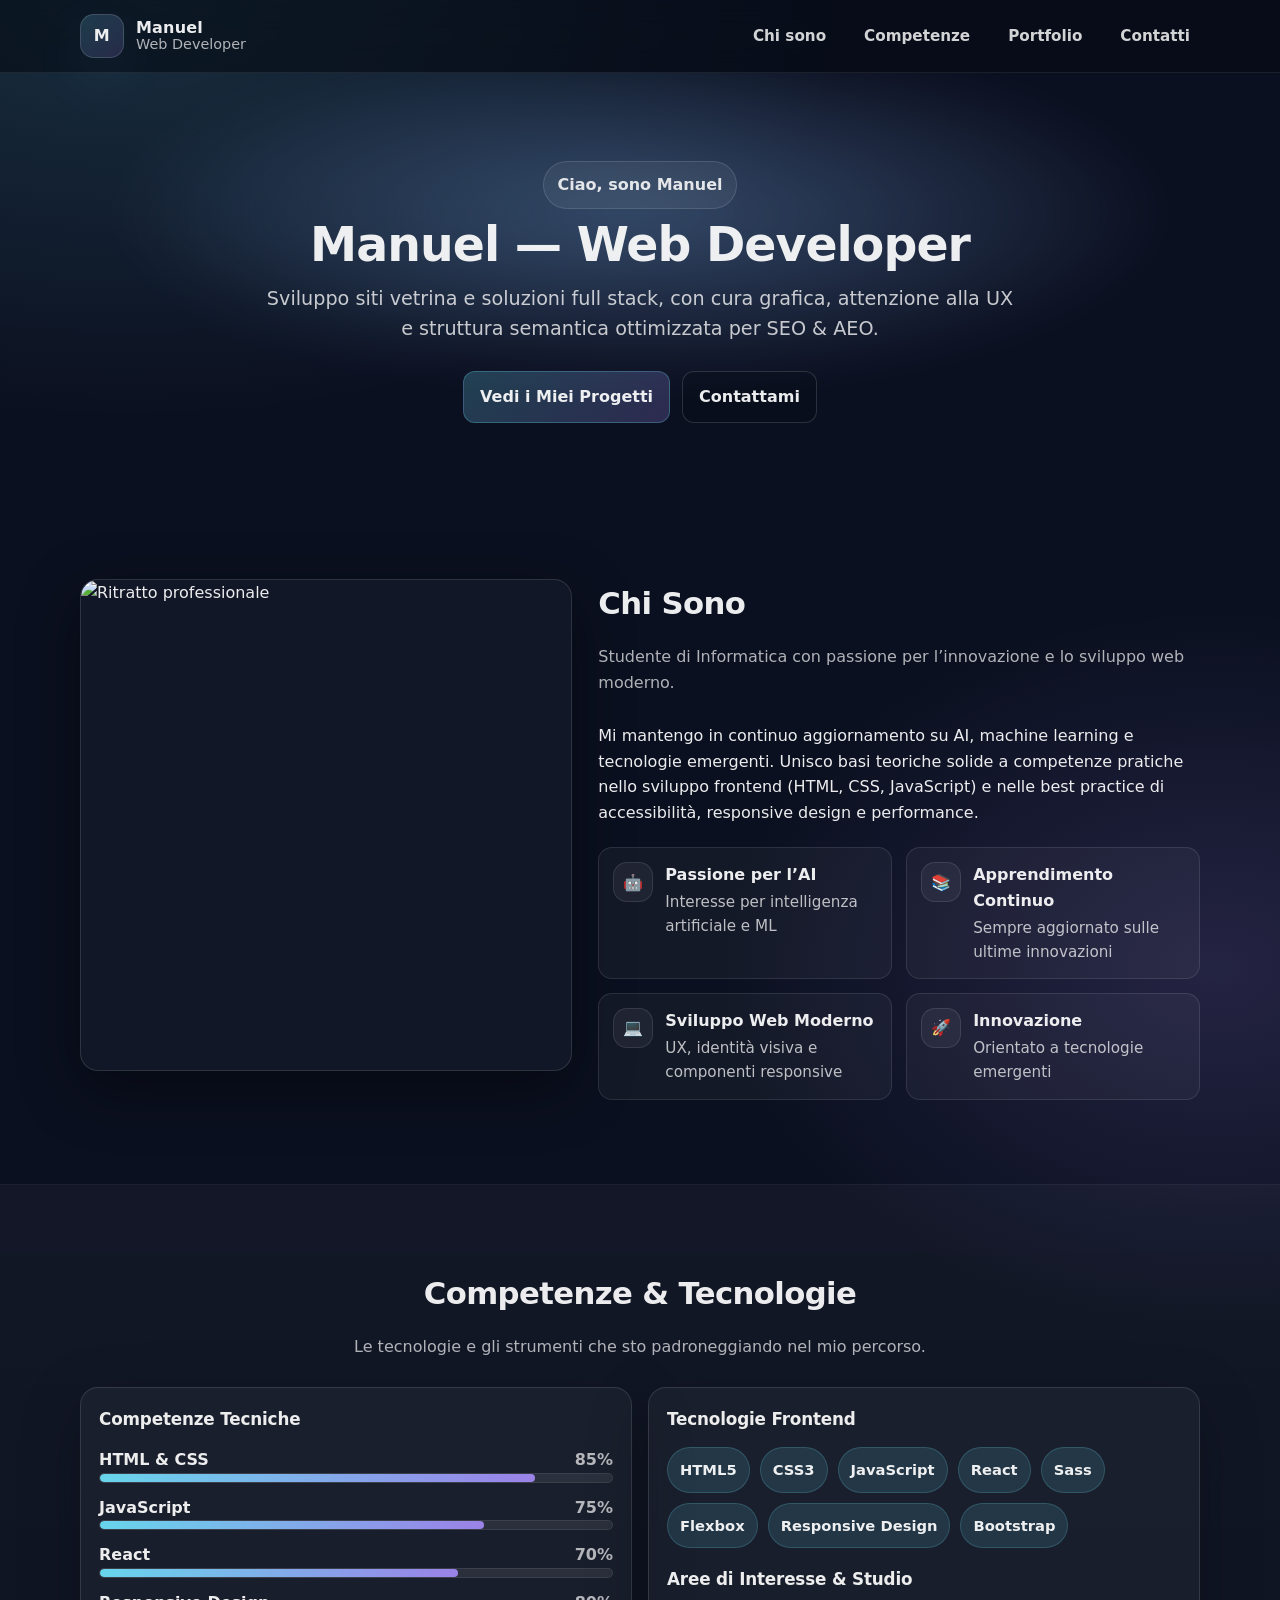
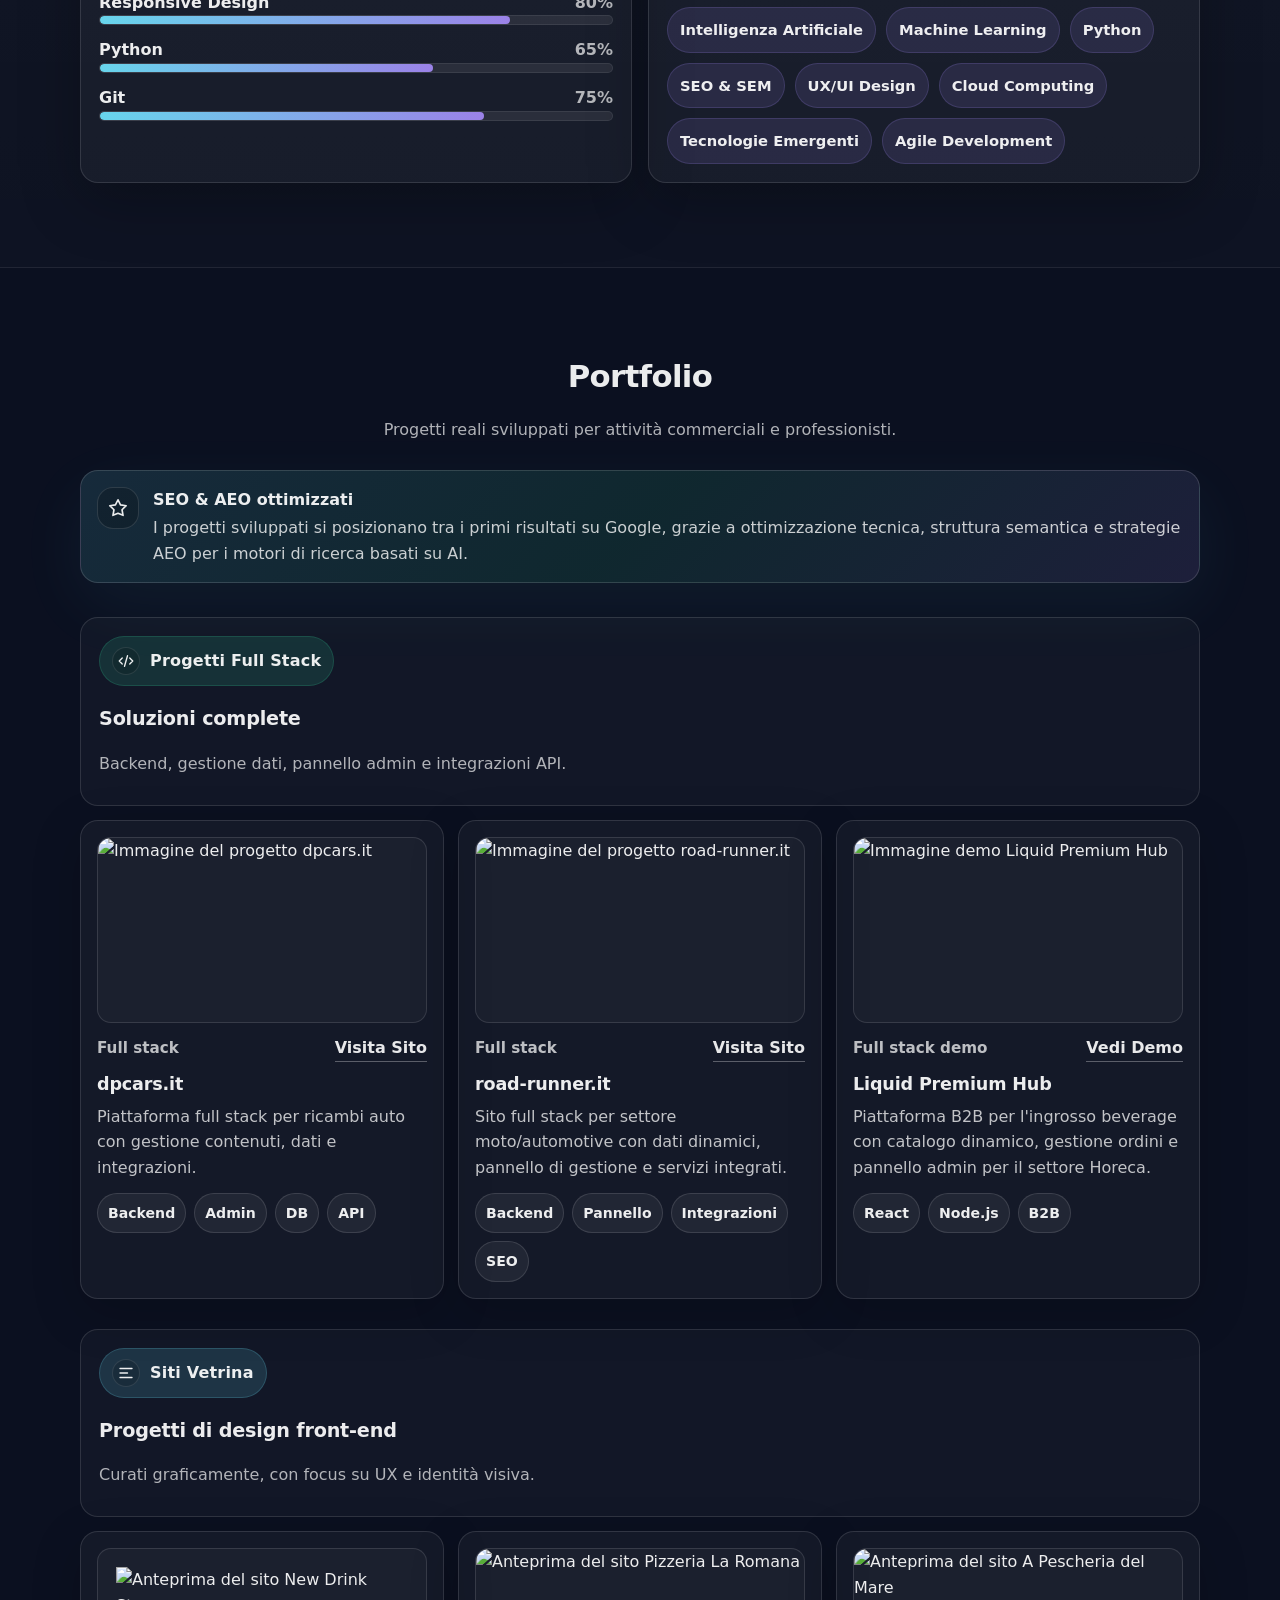
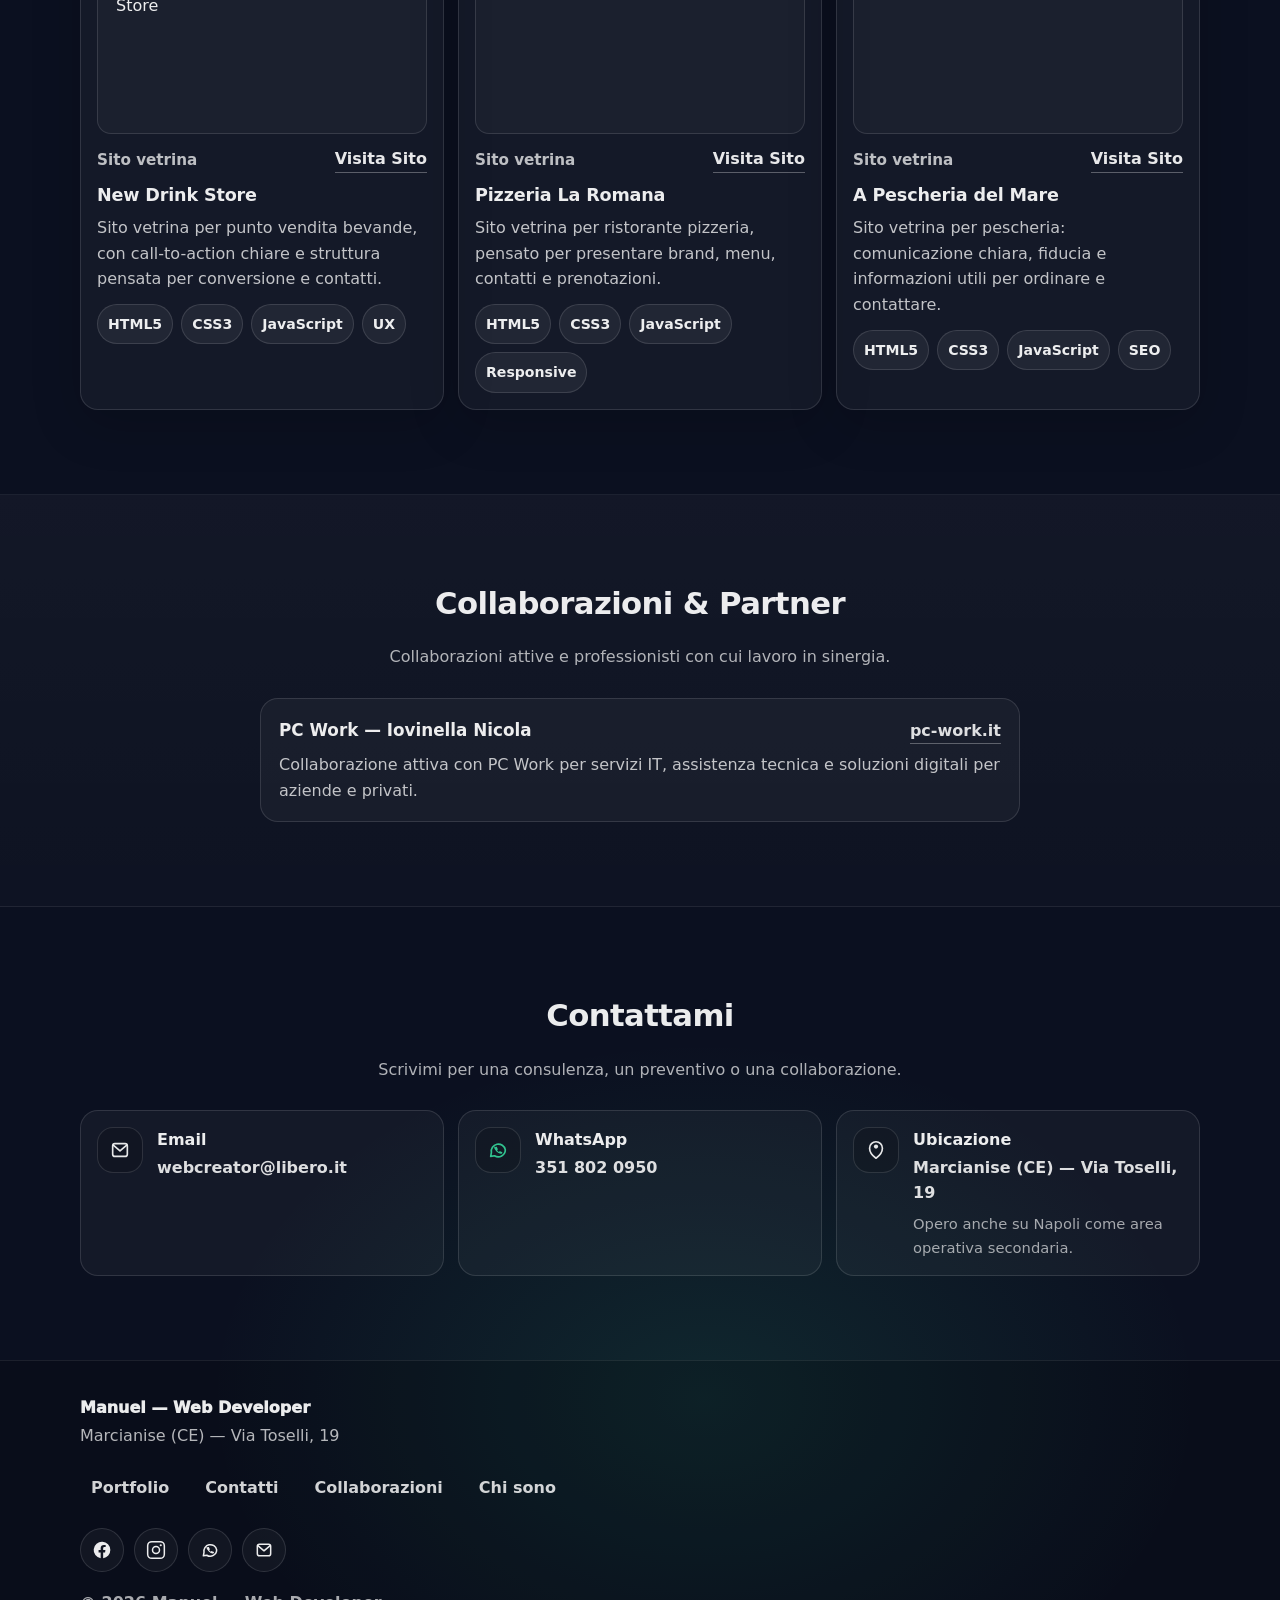
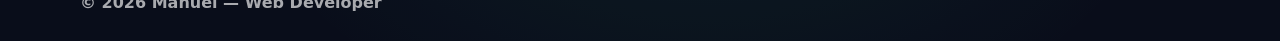
==== index.html @ 40771c16 "Aggiorna portfolio: immagini e ordine full stack" ====
<!doctype html>
<html lang="it">
  <head>
    <meta charset="UTF-8" />
    <meta name="viewport" content="width=device-width, initial-scale=1.0" />
    <title>Manuel — Web Developer</title>
    <meta
      name="description"
      content="Portfolio di Manuel — Web Developer. Siti vetrina e progetti full stack con focus su UX, identità visiva, SEO e AEO."
    />
    <link rel="stylesheet" href="./styles.css" />
  </head>
  <body>
    <a class="skip-link" href="#main">Vai al contenuto</a>

    <header class="site-header" role="banner">
      <div class="container header-inner">
        <a class="brand" href="#home" aria-label="Vai alla home">
          <span class="brand-mark" aria-hidden="true">M</span>
          <div class="brand-text">
            <span class="brand-title">Manuel</span>
            <span class="brand-subtitle">Web Developer</span>
          </div>
        </a>

        <nav class="top-nav" aria-label="Navigazione">
          <a href="#about">Chi sono</a>
          <a href="#skills">Competenze</a>
          <a href="#portfolio">Portfolio</a>
          <a href="#contact">Contatti</a>
        </nav>
      </div>
    </header>

    <main id="main">
      <section class="hero" id="home" aria-labelledby="hero-title">
        <div class="container hero-inner">
          <p class="kicker">Ciao, sono Manuel</p>
          <h1 class="hero-title" id="hero-title">Manuel — Web Developer</h1>
          <p class="hero-lead">
            Sviluppo siti vetrina e soluzioni full stack, con cura grafica, attenzione alla UX e struttura semantica ottimizzata per SEO &amp; AEO.
          </p>
          <div class="hero-cta">
            <a class="btn primary" href="#portfolio">Vedi i Miei Progetti</a>
            <a class="btn ghost" href="#contact">Contattami</a>
          </div>
        </div>
        <div class="hero-bg" aria-hidden="true"></div>
      </section>

      <section class="section" id="about" aria-labelledby="about-title">
        <div class="container two-col">
          <div class="media-card">
            <img
              src="https://p16-cc-image-search-sign-sg.ibyteimg.com/tos-alisg-i-h9hire4aei-sg/image/6b2f5fae33f1ccec8c8e2d67324c6de3~tplv-h9hire4aei-image.jpeg?rk3s=add9cc80&x-expires=1785620478&x-signature=82zdw%2BJmBfB4fPhD1AYdO08imZE%3D"
              alt="Ritratto professionale"
              width="640"
              height="640"
              loading="lazy"
              decoding="async"
            />
          </div>

          <div>
            <div class="section-head">
              <h2 class="h2" id="about-title">Chi Sono</h2>
              <p class="muted">Studente di Informatica con passione per l’innovazione e lo sviluppo web moderno.</p>
            </div>

            <p>
              Mi mantengo in continuo aggiornamento su AI, machine learning e tecnologie emergenti. Unisco basi teoriche solide a competenze pratiche
              nello sviluppo frontend (HTML, CSS, JavaScript) e nelle best practice di accessibilità, responsive design e performance.
            </p>

            <div class="feature-grid" role="list">
              <div class="feature" role="listitem">
                <span class="feature-icon" aria-hidden="true">🤖</span>
                <div class="feature-text">
                  <h3>Passione per l’AI</h3>
                  <p>Interesse per intelligenza artificiale e ML</p>
                </div>
              </div>
              <div class="feature" role="listitem">
                <span class="feature-icon" aria-hidden="true">📚</span>
                <div class="feature-text">
                  <h3>Apprendimento Continuo</h3>
                  <p>Sempre aggiornato sulle ultime innovazioni</p>
                </div>
              </div>
              <div class="feature" role="listitem">
                <span class="feature-icon" aria-hidden="true">💻</span>
                <div class="feature-text">
                  <h3>Sviluppo Web Moderno</h3>
                  <p>UX, identità visiva e componenti responsive</p>
                </div>
              </div>
              <div class="feature" role="listitem">
                <span class="feature-icon" aria-hidden="true">🚀</span>
                <div class="feature-text">
                  <h3>Innovazione</h3>
                  <p>Orientato a tecnologie emergenti</p>
                </div>
              </div>
            </div>
          </div>
        </div>
      </section>

      <section class="section alt" id="skills" aria-labelledby="skills-title">
        <div class="container">
          <div class="section-head center">
            <h2 class="h2" id="skills-title">Competenze &amp; Tecnologie</h2>
            <p class="muted">Le tecnologie e gli strumenti che sto padroneggiando nel mio percorso.</p>
          </div>

          <div class="skills-grid">
            <div class="card">
              <h3 class="card-title">Competenze Tecniche</h3>
              <div class="bars" role="list">
                <div class="bar" role="listitem">
                  <div class="bar-head"><span>HTML &amp; CSS</span><span class="muted">85%</span></div>
                  <div class="bar-track"><div class="bar-fill" style="width: 85%"></div></div>
                </div>
                <div class="bar" role="listitem">
                  <div class="bar-head"><span>JavaScript</span><span class="muted">75%</span></div>
                  <div class="bar-track"><div class="bar-fill" style="width: 75%"></div></div>
                </div>
                <div class="bar" role="listitem">
                  <div class="bar-head"><span>React</span><span class="muted">70%</span></div>
                  <div class="bar-track"><div class="bar-fill" style="width: 70%"></div></div>
                </div>
                <div class="bar" role="listitem">
                  <div class="bar-head"><span>Responsive Design</span><span class="muted">80%</span></div>
                  <div class="bar-track"><div class="bar-fill" style="width: 80%"></div></div>
                </div>
                <div class="bar" role="listitem">
                  <div class="bar-head"><span>Python</span><span class="muted">65%</span></div>
                  <div class="bar-track"><div class="bar-fill" style="width: 65%"></div></div>
                </div>
                <div class="bar" role="listitem">
                  <div class="bar-head"><span>Git</span><span class="muted">75%</span></div>
                  <div class="bar-track"><div class="bar-fill" style="width: 75%"></div></div>
                </div>
              </div>
            </div>

            <div class="card">
              <h3 class="card-title">Tecnologie Frontend</h3>
              <div class="chip-grid" role="list">
                <span class="chip" role="listitem">HTML5</span>
                <span class="chip" role="listitem">CSS3</span>
                <span class="chip" role="listitem">JavaScript</span>
                <span class="chip" role="listitem">React</span>
                <span class="chip" role="listitem">Sass</span>
                <span class="chip" role="listitem">Flexbox</span>
                <span class="chip" role="listitem">Responsive Design</span>
                <span class="chip" role="listitem">Bootstrap</span>
              </div>

              <h3 class="card-title spaced">Aree di Interesse &amp; Studio</h3>
              <div class="chip-grid" role="list">
                <span class="chip soft" role="listitem">Intelligenza Artificiale</span>
                <span class="chip soft" role="listitem">Machine Learning</span>
                <span class="chip soft" role="listitem">Python</span>
                <span class="chip soft" role="listitem">SEO &amp; SEM</span>
                <span class="chip soft" role="listitem">UX/UI Design</span>
                <span class="chip soft" role="listitem">Cloud Computing</span>
                <span class="chip soft" role="listitem">Tecnologie Emergenti</span>
                <span class="chip soft" role="listitem">Agile Development</span>
              </div>
            </div>
          </div>
        </div>
      </section>

      <section class="section" id="portfolio" aria-labelledby="portfolio-title">
        <div class="container">
          <div class="section-head center">
            <h2 class="h2" id="portfolio-title">Portfolio</h2>
            <p class="muted">Progetti reali sviluppati per attività commerciali e professionisti.</p>
          </div>

          <div class="callout" role="note" aria-label="SEO e AEO ottimizzati">
            <div class="callout-icon" aria-hidden="true">
              <svg viewBox="0 0 24 24" width="22" height="22" fill="none" xmlns="http://www.w3.org/2000/svg">
                <path
                  d="M12 3l2.7 5.6 6.2.9-4.5 4.4 1.1 6.1L12 17.8 6.5 20l1.1-6.1L3 9.5l6.2-.9L12 3z"
                  stroke="currentColor"
                  stroke-width="1.8"
                  stroke-linejoin="round"
                />
              </svg>
            </div>
            <div class="callout-body">
              <div class="callout-title">SEO &amp; AEO ottimizzati</div>
              <div class="callout-text">
                I progetti sviluppati si posizionano tra i primi risultati su Google, grazie a ottimizzazione tecnica, struttura semantica e strategie AEO per
                i motori di ricerca basati su AI.
              </div>
            </div>
          </div>

          <div class="portfolio-group group-fullstack" aria-labelledby="fullstack-title">
            <div class="group-head">
              <span class="group-badge badge-fullstack">
                <span class="badge-icon" aria-hidden="true">
                  <svg viewBox="0 0 24 24" width="18" height="18" fill="none" xmlns="http://www.w3.org/2000/svg">
                    <path
                      d="M7 8l-4 4 4 4M17 8l4 4-4 4M14 5l-4 14"
                      stroke="currentColor"
                      stroke-width="1.8"
                      stroke-linecap="round"
                      stroke-linejoin="round"
                    />
                  </svg>
                </span>
                Progetti Full Stack
              </span>
              <h3 class="h3" id="fullstack-title">Soluzioni complete</h3>
              <p class="muted">Backend, gestione dati, pannello admin e integrazioni API.</p>
            </div>

            <div class="project-grid">
              <article class="project">
                <figure class="project-media">
                  <img
                    src="https://coreva-normal.trae.ai/api/ide/v1/text_to_image?prompt=Photorealistic%20blue%20sports%20car%20parked%20on%20a%20dusty%20desert%20road%20at%20golden%20hour%2C%20cinematic%20lighting%2C%20shallow%20depth%20of%20field%2C%20ultra%20detailed%2C%2035mm%20photography&image_size=landscape_16_9"
                    alt="Immagine del progetto dpcars.it"
                    width="1280"
                    height="720"
                    loading="lazy"
                    decoding="async"
                  />
                </figure>
                <div class="project-meta">
                  <span class="project-kicker">Full stack</span>
                  <a class="project-link" href="https://dpcars.it" target="_blank" rel="noopener noreferrer">Visita Sito</a>
                </div>
                <h4 class="project-title">dpcars.it</h4>
                <p class="project-desc">Piattaforma full stack per ricambi auto con gestione contenuti, dati e integrazioni.</p>
                <div class="tag-row" role="list">
                  <span class="tag" role="listitem">Backend</span>
                  <span class="tag" role="listitem">Admin</span>
                  <span class="tag" role="listitem">DB</span>
                  <span class="tag" role="listitem">API</span>
                </div>
              </article>

              <article class="project">
                <figure class="project-media">
                  <img
                    src="https://coreva-normal.trae.ai/api/ide/v1/text_to_image?prompt=Photorealistic%20black%20cruiser%20motorcycle%20with%20rider%20on%20an%20open%20highway%20at%20sunset%2C%20subtle%20motion%20blur%2C%20cinematic%20lighting%2C%20ultra%20detailed%2C%2035mm%20photography&image_size=landscape_16_9"
                    alt="Immagine del progetto road-runner.it"
                    width="1280"
                    height="720"
                    loading="lazy"
                    decoding="async"
                  />
                </figure>
                <div class="project-meta">
                  <span class="project-kicker">Full stack</span>
                  <a class="project-link" href="https://road-runner.it" target="_blank" rel="noopener noreferrer">Visita Sito</a>
                </div>
                <h4 class="project-title">road-runner.it</h4>
                <p class="project-desc">Sito full stack per settore moto/automotive con dati dinamici, pannello di gestione e servizi integrati.</p>
                <div class="tag-row" role="list">
                  <span class="tag" role="listitem">Backend</span>
                  <span class="tag" role="listitem">Pannello</span>
                  <span class="tag" role="listitem">Integrazioni</span>
                  <span class="tag" role="listitem">SEO</span>
                </div>
              </article>

              <article class="project">
                <figure class="project-media">
                  <img
                    src="./assets/projects/liquid-premium-hub.jpg"
                    alt="Immagine demo Liquid Premium Hub"
                    width="1280"
                    height="720"
                    loading="lazy"
                    decoding="async"
                  />
                </figure>
                <div class="project-meta">
                  <span class="project-kicker">Full stack demo</span>
                  <a class="project-link" href="https://demomisterdrink.netlify.app/" target="_blank" rel="noopener noreferrer">Vedi Demo</a>
                </div>
                <h4 class="project-title">Liquid Premium Hub</h4>
                <p class="project-desc">
                  Piattaforma B2B per l'ingrosso beverage con catalogo dinamico, gestione ordini e pannello admin per il settore Horeca.
                </p>
                <div class="tag-row" role="list">
                  <span class="tag" role="listitem">React</span>
                  <span class="tag" role="listitem">Node.js</span>
                  <span class="tag" role="listitem">B2B</span>
                </div>
              </article>
            </div>
          </div>

          <div class="portfolio-group group-showcase" aria-labelledby="showcase-title">
            <div class="group-head">
              <span class="group-badge badge-showcase">
                <span class="badge-icon" aria-hidden="true">
                  <svg viewBox="0 0 24 24" width="18" height="18" fill="none" xmlns="http://www.w3.org/2000/svg">
                    <path
                      d="M4 6h16M4 12h10M4 18h16"
                      stroke="currentColor"
                      stroke-width="1.8"
                      stroke-linecap="round"
                    />
                  </svg>
                </span>
                Siti Vetrina
              </span>
              <h3 class="h3" id="showcase-title">Progetti di design front-end</h3>
              <p class="muted">Curati graficamente, con focus su UX e identità visiva.</p>
            </div>

            <div class="project-grid">
              <article class="project">
                <figure class="project-media contain">
                  <img
                    src="./assets/projects/new-drink-store.jpg"
                    alt="Anteprima del sito New Drink Store"
                    width="1280"
                    height="720"
                    loading="lazy"
                    decoding="async"
                  />
                </figure>
                <div class="project-meta">
                  <span class="project-kicker">Sito vetrina</span>
                  <a class="project-link" href="https://newdrinkstore.netlify.app/" target="_blank" rel="noopener noreferrer">Visita Sito</a>
                </div>
                <h4 class="project-title">New Drink Store</h4>
                <p class="project-desc">Sito vetrina per punto vendita bevande, con call-to-action chiare e struttura pensata per conversione e contatti.</p>
                <div class="tag-row" role="list">
                  <span class="tag" role="listitem">HTML5</span>
                  <span class="tag" role="listitem">CSS3</span>
                  <span class="tag" role="listitem">JavaScript</span>
                  <span class="tag" role="listitem">UX</span>
                </div>
              </article>

              <article class="project">
                <figure class="project-media">
                  <img
                    src="./assets/projects/pizzeria-la-romana.jpg"
                    alt="Anteprima del sito Pizzeria La Romana"
                    width="1280"
                    height="720"
                    loading="lazy"
                    decoding="async"
                  />
                </figure>
                <div class="project-meta">
                  <span class="project-kicker">Sito vetrina</span>
                  <a class="project-link" href="https://pizzerialaromana.netlify.app/" target="_blank" rel="noopener noreferrer">Visita Sito</a>
                </div>
                <h4 class="project-title">Pizzeria La Romana</h4>
                <p class="project-desc">Sito vetrina per ristorante pizzeria, pensato per presentare brand, menu, contatti e prenotazioni.</p>
                <div class="tag-row" role="list">
                  <span class="tag" role="listitem">HTML5</span>
                  <span class="tag" role="listitem">CSS3</span>
                  <span class="tag" role="listitem">JavaScript</span>
                  <span class="tag" role="listitem">Responsive</span>
                </div>
              </article>

              <article class="project">
                <figure class="project-media focus-bottom">
                  <img
                    src="./assets/projects/a-pescheria.jpg"
                    alt="Anteprima del sito A Pescheria del Mare"
                    width="1280"
                    height="720"
                    loading="lazy"
                    decoding="async"
                  />
                </figure>
                <div class="project-meta">
                  <span class="project-kicker">Sito vetrina</span>
                  <a class="project-link" href="https://addofiglemichele.netlify.app/" target="_blank" rel="noopener noreferrer">Visita Sito</a>
                </div>
                <h4 class="project-title">A Pescheria del Mare</h4>
                <p class="project-desc">Sito vetrina per pescheria: comunicazione chiara, fiducia e informazioni utili per ordinare e contattare.</p>
                <div class="tag-row" role="list">
                  <span class="tag" role="listitem">HTML5</span>
                  <span class="tag" role="listitem">CSS3</span>
                  <span class="tag" role="listitem">JavaScript</span>
                  <span class="tag" role="listitem">SEO</span>
                </div>
              </article>
            </div>
          </div>
        </div>
      </section>

      <section class="section alt" id="collab" aria-labelledby="collab-title">
        <div class="container">
          <div class="section-head center">
            <h2 class="h2" id="collab-title">Collaborazioni &amp; Partner</h2>
            <p class="muted">Collaborazioni attive e professionisti con cui lavoro in sinergia.</p>
          </div>

          <div class="partner-grid">
            <article class="partner-card">
              <div class="partner-top">
                <div class="partner-name">PC Work — Iovinella Nicola</div>
                <a class="partner-link" href="https://www.pc-work.it" target="_blank" rel="noopener noreferrer">pc-work.it</a>
              </div>
              <p class="partner-desc">
                Collaborazione attiva con PC Work per servizi IT, assistenza tecnica e soluzioni digitali per aziende e privati.
              </p>
            </article>
          </div>
        </div>
      </section>

      <section class="section" id="contact" aria-labelledby="contact-title">
        <div class="container">
          <div class="section-head center">
            <h2 class="h2" id="contact-title">Contattami</h2>
            <p class="muted">Scrivimi per una consulenza, un preventivo o una collaborazione.</p>
          </div>

          <div class="contact-grid">
            <a class="contact-card" href="mailto:webcreator@libero.it">
              <span class="contact-icon" aria-hidden="true">
                <svg viewBox="0 0 24 24" width="22" height="22" fill="none" xmlns="http://www.w3.org/2000/svg">
                  <path
                    d="M4 7.5A2.5 2.5 0 0 1 6.5 5h11A2.5 2.5 0 0 1 20 7.5v9A2.5 2.5 0 0 1 17.5 19h-11A2.5 2.5 0 0 1 4 16.5v-9z"
                    stroke="currentColor"
                    stroke-width="1.8"
                  />
                  <path d="M5 7l7 6 7-6" stroke="currentColor" stroke-width="1.8" stroke-linecap="round" stroke-linejoin="round" />
                </svg>
              </span>
              <div class="contact-body">
                <div class="contact-label">Email</div>
                <div class="contact-value">webcreator@libero.it</div>
              </div>
            </a>

            <a class="contact-card" href="https://wa.me/393518020950" target="_blank" rel="noopener noreferrer">
              <span class="contact-icon whatsapp" aria-hidden="true">
                <svg viewBox="0 0 24 24" width="22" height="22" fill="none" xmlns="http://www.w3.org/2000/svg">
                  <path
                    d="M20 11.8a7.7 7.7 0 0 1-11.8 6.5L4 19l.8-4.1A7.7 7.7 0 1 1 20 11.8z"
                    stroke="currentColor"
                    stroke-width="1.8"
                    stroke-linejoin="round"
                  />
                  <path
                    d="M9.2 8.9c.2-.5.4-.5.6-.5h.5c.2 0 .4 0 .6.5l.8 1.9c.1.3.1.6-.1.8l-.6.6c.4.7 1.2 1.4 1.9 1.9l.6-.6c.2-.2.5-.2.8-.1l1.9.8c.5.2.5.4.5.6v.5c0 .2 0 .4-.5.6-.6.3-1.9.5-3.7-.6-1.6-.9-2.9-2.2-3.8-3.8-1.1-1.8-.9-3.1-.6-3.7z"
                    fill="currentColor"
                  />
                </svg>
              </span>
              <div class="contact-body">
                <div class="contact-label">WhatsApp</div>
                <div class="contact-value">351 802 0950</div>
              </div>
            </a>

            <div class="contact-card static" role="group" aria-label="Ubicazione">
              <span class="contact-icon" aria-hidden="true">
                <svg viewBox="0 0 24 24" width="22" height="22" fill="none" xmlns="http://www.w3.org/2000/svg">
                  <path
                    d="M12 21s7-5.1 7-11a7 7 0 0 0-14 0c0 5.9 7 11 7 11z"
                    stroke="currentColor"
                    stroke-width="1.8"
                    stroke-linejoin="round"
                  />
                  <path d="M12 10.5a2.3 2.3 0 1 0 0-4.6 2.3 2.3 0 0 0 0 4.6z" fill="currentColor" />
                </svg>
              </span>
              <div class="contact-body">
                <div class="contact-label">Ubicazione</div>
                <div class="contact-value">Marcianise (CE) — Via Toselli, 19</div>
                <div class="contact-sub">Opero anche su Napoli come area operativa secondaria.</div>
              </div>
            </div>
          </div>
        </div>
      </section>
    </main>

    <footer class="site-footer" role="contentinfo">
      <div class="container footer-inner">
        <div class="footer-brand">
          <div class="footer-title">Manuel — Web Developer</div>
          <div class="footer-muted">Marcianise (CE) — Via Toselli, 19</div>
        </div>

        <nav class="footer-links" aria-label="Link interni">
          <a href="#portfolio">Portfolio</a>
          <a href="#contact">Contatti</a>
          <a href="#collab">Collaborazioni</a>
          <a href="#about">Chi sono</a>
        </nav>

        <div class="footer-social" aria-label="Contatti rapidi e social">
          <a class="icon-btn" href="https://www.facebook.com/" target="_blank" rel="noopener noreferrer" aria-label="Facebook">
            <svg viewBox="0 0 24 24" width="20" height="20" fill="currentColor" xmlns="http://www.w3.org/2000/svg">
              <path
                d="M22 12a10 10 0 1 0-11.6 9.9v-7H7.9V12h2.5V9.8c0-2.5 1.5-3.9 3.8-3.9 1.1 0 2.2.2 2.2.2v2.4H15c-1.2 0-1.6.8-1.6 1.5V12h2.7l-.4 2.9h-2.3v7A10 10 0 0 0 22 12z"
              />
            </svg>
          </a>
          <a class="icon-btn" href="https://www.instagram.com/" target="_blank" rel="noopener noreferrer" aria-label="Instagram">
            <svg viewBox="0 0 24 24" width="20" height="20" fill="none" xmlns="http://www.w3.org/2000/svg">
              <path
                d="M7 2h10a5 5 0 0 1 5 5v10a5 5 0 0 1-5 5H7a5 5 0 0 1-5-5V7a5 5 0 0 1 5-5z"
                stroke="currentColor"
                stroke-width="1.8"
              />
              <path
                d="M12 16.2A4.2 4.2 0 1 0 12 7.8a4.2 4.2 0 0 0 0 8.4z"
                stroke="currentColor"
                stroke-width="1.8"
              />
              <path d="M17.7 6.3h.01" stroke="currentColor" stroke-width="2.6" stroke-linecap="round" />
            </svg>
          </a>
          <a class="icon-btn" href="https://wa.me/393518020950" target="_blank" rel="noopener noreferrer" aria-label="WhatsApp">
            <svg viewBox="0 0 24 24" width="20" height="20" fill="none" xmlns="http://www.w3.org/2000/svg">
              <path
                d="M20 11.8a7.7 7.7 0 0 1-11.8 6.5L4 19l.8-4.1A7.7 7.7 0 1 1 20 11.8z"
                stroke="currentColor"
                stroke-width="1.8"
                stroke-linejoin="round"
              />
              <path
                d="M9.2 8.9c.2-.5.4-.5.6-.5h.5c.2 0 .4 0 .6.5l.8 1.9c.1.3.1.6-.1.8l-.6.6c.4.7 1.2 1.4 1.9 1.9l.6-.6c.2-.2.5-.2.8-.1l1.9.8c.5.2.5.4.5.6v.5c0 .2 0 .4-.5.6-.6.3-1.9.5-3.7-.6-1.6-.9-2.9-2.2-3.8-3.8-1.1-1.8-.9-3.1-.6-3.7z"
                fill="currentColor"
              />
            </svg>
          </a>
          <a class="icon-btn" href="mailto:webcreator@libero.it" aria-label="Email">
            <svg viewBox="0 0 24 24" width="20" height="20" fill="none" xmlns="http://www.w3.org/2000/svg">
              <path
                d="M4 7.5A2.5 2.5 0 0 1 6.5 5h11A2.5 2.5 0 0 1 20 7.5v9A2.5 2.5 0 0 1 17.5 19h-11A2.5 2.5 0 0 1 4 16.5v-9z"
                stroke="currentColor"
                stroke-width="1.8"
              />
              <path d="M5 7l7 6 7-6" stroke="currentColor" stroke-width="1.8" stroke-linecap="round" stroke-linejoin="round" />
            </svg>
          </a>
        </div>

        <div class="footer-bottom">
          <span>© <span id="year"></span> Manuel — Web Developer</span>
        </div>
      </div>
    </footer>

    <script src="./script.js"></script>
  </body>
</html>
---- styles.css ----
:root {
  --bg: #0b1020;
  --bg2: #0d1429;
  --panel: rgba(255, 255, 255, 0.06);
  --panel2: rgba(255, 255, 255, 0.08);
  --stroke: rgba(255, 255, 255, 0.12);
  --text: rgba(255, 255, 255, 0.92);
  --muted: rgba(255, 255, 255, 0.68);
  --primary: #6ee7ff;
  --primary2: #a78bfa;
  --success: #34d399;
  --warning: #fbbf24;
  --radius: 18px;
  --radius-sm: 14px;
  --shadow: rgba(0, 0, 0, 0.45);
  color-scheme: dark;
}

* {
  box-sizing: border-box;
}

html {
  scroll-behavior: smooth;
}

body {
  margin: 0;
  font-family: ui-sans-serif, system-ui, -apple-system, Segoe UI, Roboto, Helvetica, Arial, "Apple Color Emoji", "Segoe UI Emoji";
  background: radial-gradient(1200px 700px at 10% 0%, rgba(110, 231, 255, 0.14), transparent 60%),
    radial-gradient(900px 650px at 95% 20%, rgba(167, 139, 250, 0.16), transparent 55%),
    radial-gradient(900px 650px at 55% 95%, rgba(52, 211, 153, 0.12), transparent 55%), var(--bg);
  color: var(--text);
  line-height: 1.6;
}

a {
  color: inherit;
  text-decoration: none;
}

img {
  max-width: 100%;
  height: auto;
  display: block;
}

.container {
  width: min(1120px, calc(100% - 32px));
  margin: 0 auto;
}

.skip-link {
  position: absolute;
  left: -9999px;
  top: 12px;
  padding: 10px 12px;
  border-radius: 999px;
  background: rgba(255, 255, 255, 0.12);
  border: 1px solid rgba(255, 255, 255, 0.22);
}

.skip-link:focus {
  left: 16px;
  z-index: 9999;
}

.site-header {
  position: sticky;
  top: 0;
  z-index: 50;
  backdrop-filter: blur(14px);
  background: rgba(6, 10, 20, 0.6);
  border-bottom: 1px solid rgba(255, 255, 255, 0.08);
}

.header-inner {
  display: flex;
  align-items: center;
  justify-content: space-between;
  gap: 16px;
  padding: 14px 0;
}

.brand {
  display: flex;
  gap: 12px;
  align-items: center;
  min-width: 220px;
}

.brand-mark {
  width: 44px;
  height: 44px;
  border-radius: 14px;
  display: grid;
  place-items: center;
  font-weight: 900;
  letter-spacing: 0.5px;
  background: linear-gradient(135deg, rgba(110, 231, 255, 0.18), rgba(167, 139, 250, 0.18));
  border: 1px solid rgba(255, 255, 255, 0.14);
  box-shadow: 0 20px 60px rgba(110, 231, 255, 0.08);
}

.brand-text {
  display: grid;
  line-height: 1.1;
}

.brand-title {
  font-weight: 900;
  letter-spacing: 0.2px;
}

.brand-subtitle {
  color: var(--muted);
  font-size: 0.9rem;
}

.top-nav {
  display: flex;
  gap: 18px;
  align-items: center;
  color: rgba(255, 255, 255, 0.82);
  font-weight: 650;
  font-size: 0.95rem;
}

.top-nav a {
  padding: 8px 10px;
  border-radius: 999px;
  transition: background 150ms ease, color 150ms ease;
}

.top-nav a:hover {
  background: rgba(255, 255, 255, 0.08);
  color: rgba(255, 255, 255, 0.95);
}

.hero {
  position: relative;
  padding: 88px 0 72px;
  overflow: hidden;
}

.hero-inner {
  position: relative;
  z-index: 1;
  text-align: center;
  max-width: 880px;
}

.hero-bg {
  position: absolute;
  inset: -140px -240px auto -240px;
  height: 560px;
  background: radial-gradient(closest-side, rgba(110, 231, 255, 0.2), transparent 60%),
    radial-gradient(closest-side, rgba(167, 139, 250, 0.2), transparent 62%);
  filter: blur(24px);
  opacity: 0.9;
}

.kicker {
  display: inline-flex;
  align-items: center;
  gap: 10px;
  margin: 0 0 10px;
  padding: 10px 14px;
  border-radius: 999px;
  background: rgba(255, 255, 255, 0.06);
  border: 1px solid rgba(255, 255, 255, 0.12);
  color: rgba(255, 255, 255, 0.86);
  font-weight: 700;
}

.hero-title {
  margin: 0 0 14px;
  font-size: clamp(2.2rem, 3.7vw, 3.4rem);
  line-height: 1.08;
  letter-spacing: -0.02em;
}

.hero-lead {
  margin: 0 auto 26px;
  max-width: 760px;
  color: rgba(255, 255, 255, 0.76);
  font-size: clamp(1.05rem, 1.6vw, 1.2rem);
}

.hero-cta {
  display: flex;
  gap: 12px;
  justify-content: center;
  flex-wrap: wrap;
}

.btn {
  display: inline-flex;
  align-items: center;
  justify-content: center;
  padding: 12px 16px;
  border-radius: 12px;
  font-weight: 750;
  border: 1px solid rgba(255, 255, 255, 0.14);
  background: rgba(255, 255, 255, 0.06);
  transition: transform 120ms ease, background 120ms ease, border-color 120ms ease;
}

.btn:hover {
  transform: translateY(-1px);
  background: rgba(255, 255, 255, 0.09);
  border-color: rgba(255, 255, 255, 0.2);
}

.btn.primary {
  background: linear-gradient(135deg, rgba(110, 231, 255, 0.22), rgba(167, 139, 250, 0.22));
  border-color: rgba(110, 231, 255, 0.25);
}

.btn.ghost {
  background: rgba(0, 0, 0, 0.1);
}

.section {
  padding: 84px 0;
}

.section.alt {
  background: linear-gradient(180deg, rgba(255, 255, 255, 0.03), rgba(255, 255, 255, 0.01));
  border-top: 1px solid rgba(255, 255, 255, 0.06);
  border-bottom: 1px solid rgba(255, 255, 255, 0.06);
}

.section-head {
  margin-bottom: 28px;
}

.section-head.center {
  text-align: center;
}

.h2 {
  margin: 0 0 8px;
  font-size: clamp(1.7rem, 2.4vw, 2.2rem);
  letter-spacing: -0.02em;
}

.h3 {
  margin: 10px 0 6px;
  font-size: 1.2rem;
  letter-spacing: -0.01em;
}

.muted {
  color: var(--muted);
}

.two-col {
  display: grid;
  grid-template-columns: 0.9fr 1.1fr;
  gap: 26px;
  align-items: start;
}

.media-card {
  border-radius: var(--radius);
  overflow: hidden;
  border: 1px solid rgba(255, 255, 255, 0.12);
  background: rgba(255, 255, 255, 0.03);
  box-shadow: 0 18px 60px var(--shadow);
}

.feature-grid {
  margin-top: 22px;
  display: grid;
  grid-template-columns: repeat(2, minmax(0, 1fr));
  gap: 14px;
}

.feature {
  display: grid;
  grid-template-columns: auto 1fr;
  gap: 12px;
  padding: 14px;
  border-radius: var(--radius-sm);
  background: rgba(255, 255, 255, 0.04);
  border: 1px solid rgba(255, 255, 255, 0.1);
}

.feature-icon {
  width: 40px;
  height: 40px;
  border-radius: 14px;
  display: grid;
  place-items: center;
  background: rgba(255, 255, 255, 0.05);
  border: 1px solid rgba(255, 255, 255, 0.1);
}

.feature-text h3 {
  margin: 0 0 2px;
  font-size: 1rem;
}

.feature-text p {
  margin: 0;
  color: rgba(255, 255, 255, 0.72);
  font-size: 0.95rem;
}

.skills-grid {
  display: grid;
  grid-template-columns: repeat(2, minmax(0, 1fr));
  gap: 16px;
}

.card {
  border-radius: var(--radius);
  border: 1px solid rgba(255, 255, 255, 0.12);
  background: rgba(255, 255, 255, 0.04);
  box-shadow: 0 18px 60px rgba(0, 0, 0, 0.25);
  padding: 18px;
}

.card-title {
  margin: 0 0 14px;
  font-size: 1.05rem;
  letter-spacing: -0.01em;
}

.card-title.spaced {
  margin-top: 18px;
}

.bars {
  display: grid;
  gap: 12px;
}

.bar-head {
  display: flex;
  justify-content: space-between;
  gap: 12px;
  font-weight: 700;
}

.bar-track {
  height: 10px;
  border-radius: 999px;
  background: rgba(255, 255, 255, 0.08);
  border: 1px solid rgba(255, 255, 255, 0.08);
  overflow: hidden;
}

.bar-fill {
  height: 100%;
  border-radius: 999px;
  background: linear-gradient(90deg, rgba(110, 231, 255, 0.9), rgba(167, 139, 250, 0.9));
}

.chip-grid {
  display: flex;
  flex-wrap: wrap;
  gap: 10px;
}

.chip {
  padding: 10px 12px;
  border-radius: 999px;
  font-weight: 750;
  font-size: 0.92rem;
  background: rgba(110, 231, 255, 0.12);
  border: 1px solid rgba(110, 231, 255, 0.18);
  color: rgba(255, 255, 255, 0.92);
}

.chip.soft {
  background: rgba(167, 139, 250, 0.12);
  border-color: rgba(167, 139, 250, 0.18);
}

.callout {
  display: grid;
  grid-template-columns: auto 1fr;
  gap: 14px;
  padding: 16px 16px;
  border-radius: var(--radius);
  border: 1px solid rgba(255, 255, 255, 0.14);
  background: linear-gradient(135deg, rgba(110, 231, 255, 0.12), rgba(52, 211, 153, 0.12), rgba(167, 139, 250, 0.12));
  box-shadow: 0 22px 70px rgba(110, 231, 255, 0.06);
  margin: 28px 0 34px;
}

.callout-icon {
  width: 42px;
  height: 42px;
  border-radius: 16px;
  display: grid;
  place-items: center;
  background: rgba(0, 0, 0, 0.18);
  border: 1px solid rgba(255, 255, 255, 0.12);
}

.callout-title {
  font-weight: 900;
  margin-bottom: 2px;
}

.callout-text {
  color: rgba(255, 255, 255, 0.78);
}

.portfolio-group {
  margin-top: 30px;
}

.group-head {
  padding: 18px 18px 12px;
  border-radius: var(--radius);
  border: 1px solid rgba(255, 255, 255, 0.12);
  background: rgba(255, 255, 255, 0.03);
}

.group-badge {
  display: inline-flex;
  align-items: center;
  gap: 10px;
  padding: 10px 12px;
  border-radius: 999px;
  font-weight: 900;
  letter-spacing: 0.2px;
  border: 1px solid rgba(255, 255, 255, 0.16);
  margin-bottom: 8px;
}

.badge-icon {
  width: 28px;
  height: 28px;
  border-radius: 999px;
  display: grid;
  place-items: center;
  background: rgba(0, 0, 0, 0.14);
  border: 1px solid rgba(255, 255, 255, 0.1);
}

.badge-showcase {
  background: rgba(110, 231, 255, 0.14);
  border-color: rgba(110, 231, 255, 0.18);
}

.badge-fullstack {
  background: rgba(52, 211, 153, 0.14);
  border-color: rgba(52, 211, 153, 0.18);
}

.project-grid {
  display: grid;
  grid-template-columns: repeat(3, minmax(0, 1fr));
  gap: 14px;
  margin-top: 14px;
}

.project {
  padding: 16px;
  border-radius: var(--radius);
  border: 1px solid rgba(255, 255, 255, 0.12);
  background: rgba(255, 255, 255, 0.04);
  box-shadow: 0 14px 50px rgba(0, 0, 0, 0.18);
}

.project-media {
  margin: 0 0 12px;
  border-radius: 14px;
  overflow: hidden;
  border: 1px solid rgba(255, 255, 255, 0.12);
  background: rgba(255, 255, 255, 0.03);
}

.project-media img {
  width: 100%;
  aspect-ratio: 16 / 9;
  object-fit: cover;
}

.project-media.contain img {
  object-fit: contain;
  padding: 18px;
}

.project-media.focus-bottom img {
  object-position: 50% 80%;
}

.project-meta {
  display: flex;
  justify-content: space-between;
  gap: 12px;
  align-items: center;
  margin-bottom: 8px;
}

.project-kicker {
  font-weight: 850;
  color: rgba(255, 255, 255, 0.72);
  font-size: 0.95rem;
}

.project-link {
  font-weight: 900;
  color: rgba(255, 255, 255, 0.9);
  border-bottom: 1px solid rgba(255, 255, 255, 0.3);
}

.project-title {
  margin: 0 0 6px;
  font-size: 1.1rem;
  letter-spacing: -0.01em;
}

.project-desc {
  margin: 0 0 12px;
  color: rgba(255, 255, 255, 0.74);
}

.tag-row {
  display: flex;
  flex-wrap: wrap;
  gap: 8px;
}

.tag {
  padding: 8px 10px;
  border-radius: 999px;
  font-weight: 800;
  font-size: 0.88rem;
  background: rgba(255, 255, 255, 0.06);
  border: 1px solid rgba(255, 255, 255, 0.12);
}

.partner-grid {
  display: grid;
  grid-template-columns: 1fr;
  gap: 14px;
  max-width: 760px;
  margin: 0 auto;
}

.partner-card {
  padding: 18px;
  border-radius: var(--radius);
  border: 1px solid rgba(255, 255, 255, 0.12);
  background: rgba(255, 255, 255, 0.04);
}

.partner-top {
  display: flex;
  justify-content: space-between;
  gap: 14px;
  align-items: baseline;
  flex-wrap: wrap;
  margin-bottom: 8px;
}

.partner-name {
  font-weight: 900;
  font-size: 1.05rem;
}

.partner-link {
  font-weight: 900;
  color: rgba(255, 255, 255, 0.86);
  border-bottom: 1px solid rgba(255, 255, 255, 0.3);
}

.partner-desc {
  margin: 0;
  color: rgba(255, 255, 255, 0.74);
}

.contact-grid {
  display: grid;
  grid-template-columns: repeat(3, minmax(0, 1fr));
  gap: 14px;
}

.contact-card {
  display: grid;
  grid-template-columns: auto 1fr;
  gap: 14px;
  padding: 16px;
  border-radius: var(--radius);
  border: 1px solid rgba(255, 255, 255, 0.12);
  background: rgba(255, 255, 255, 0.04);
  transition: transform 120ms ease, border-color 120ms ease, background 120ms ease;
}

.contact-card:hover {
  transform: translateY(-1px);
  background: rgba(255, 255, 255, 0.06);
  border-color: rgba(255, 255, 255, 0.18);
}

.contact-card.static:hover {
  transform: none;
}

.contact-icon {
  width: 46px;
  height: 46px;
  border-radius: 16px;
  display: grid;
  place-items: center;
  background: rgba(0, 0, 0, 0.14);
  border: 1px solid rgba(255, 255, 255, 0.12);
  color: rgba(255, 255, 255, 0.9);
}

.contact-icon.whatsapp {
  color: rgba(52, 211, 153, 0.92);
}

.contact-label {
  font-weight: 900;
  margin-bottom: 2px;
}

.contact-value {
  font-weight: 780;
  color: rgba(255, 255, 255, 0.86);
}

.contact-sub {
  margin-top: 6px;
  color: rgba(255, 255, 255, 0.62);
  font-size: 0.92rem;
}

.site-footer {
  border-top: 1px solid rgba(255, 255, 255, 0.08);
  background: rgba(0, 0, 0, 0.18);
}

.footer-inner {
  padding: 34px 0 26px;
  display: grid;
  gap: 18px;
}

.footer-title {
  font-weight: 950;
}

.footer-muted {
  color: rgba(255, 255, 255, 0.7);
  margin-top: 2px;
}

.footer-links {
  display: flex;
  gap: 14px;
  flex-wrap: wrap;
  color: rgba(255, 255, 255, 0.82);
  font-weight: 750;
}

.footer-links a {
  padding: 8px 10px;
  border-radius: 999px;
  border: 1px solid transparent;
  transition: border-color 120ms ease, background 120ms ease;
}

.footer-links a:hover {
  background: rgba(255, 255, 255, 0.06);
  border-color: rgba(255, 255, 255, 0.12);
}

.footer-social {
  display: flex;
  gap: 10px;
  flex-wrap: wrap;
}

.icon-btn {
  width: 44px;
  height: 44px;
  border-radius: 999px;
  display: grid;
  place-items: center;
  border: 1px solid rgba(255, 255, 255, 0.12);
  background: rgba(255, 255, 255, 0.04);
  transition: transform 120ms ease, background 120ms ease, border-color 120ms ease;
}

.icon-btn:hover {
  transform: translateY(-1px);
  background: rgba(255, 255, 255, 0.06);
  border-color: rgba(255, 255, 255, 0.18);
}

.footer-bottom {
  color: rgba(255, 255, 255, 0.65);
  font-weight: 700;
}

@media (max-width: 980px) {
  .two-col {
    grid-template-columns: 1fr;
  }

  .skills-grid {
    grid-template-columns: 1fr;
  }

  .project-grid {
    grid-template-columns: 1fr;
  }

  .contact-grid {
    grid-template-columns: 1fr;
  }

  .top-nav {
    display: none;
  }
}
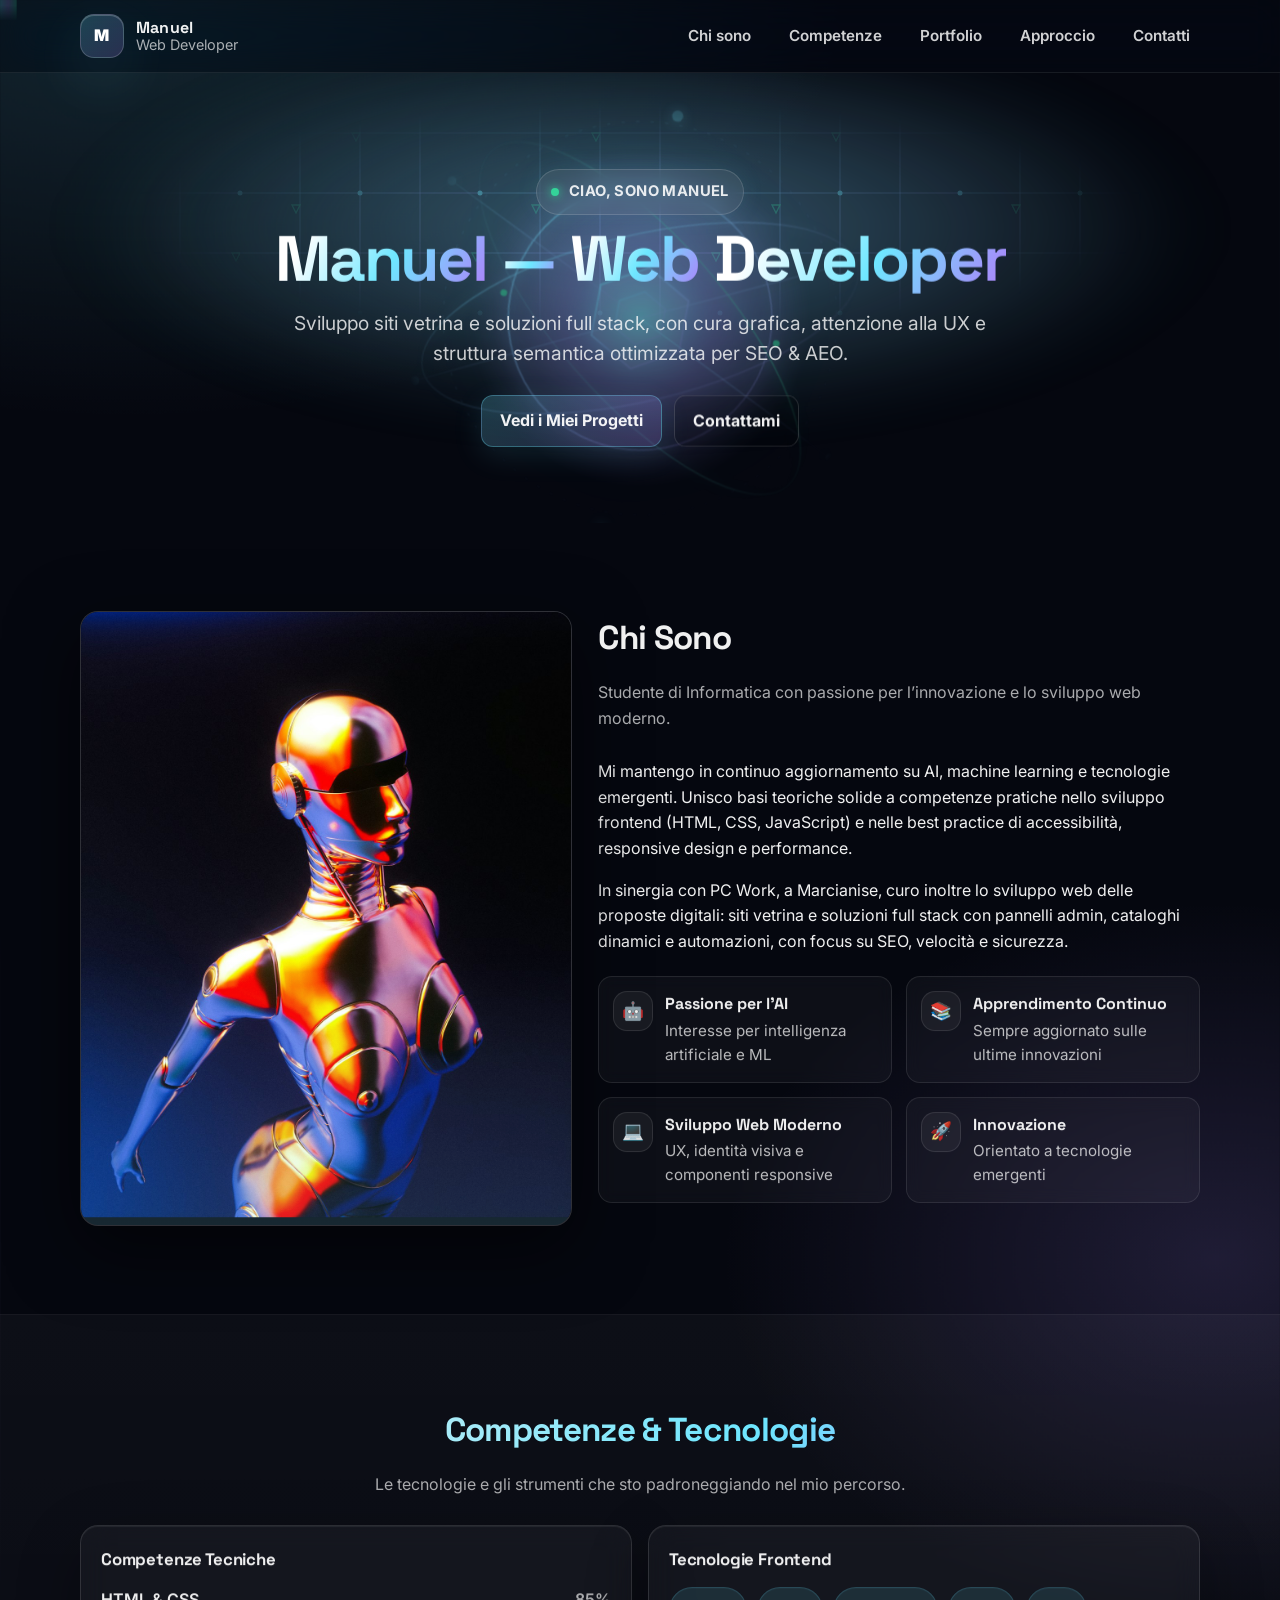
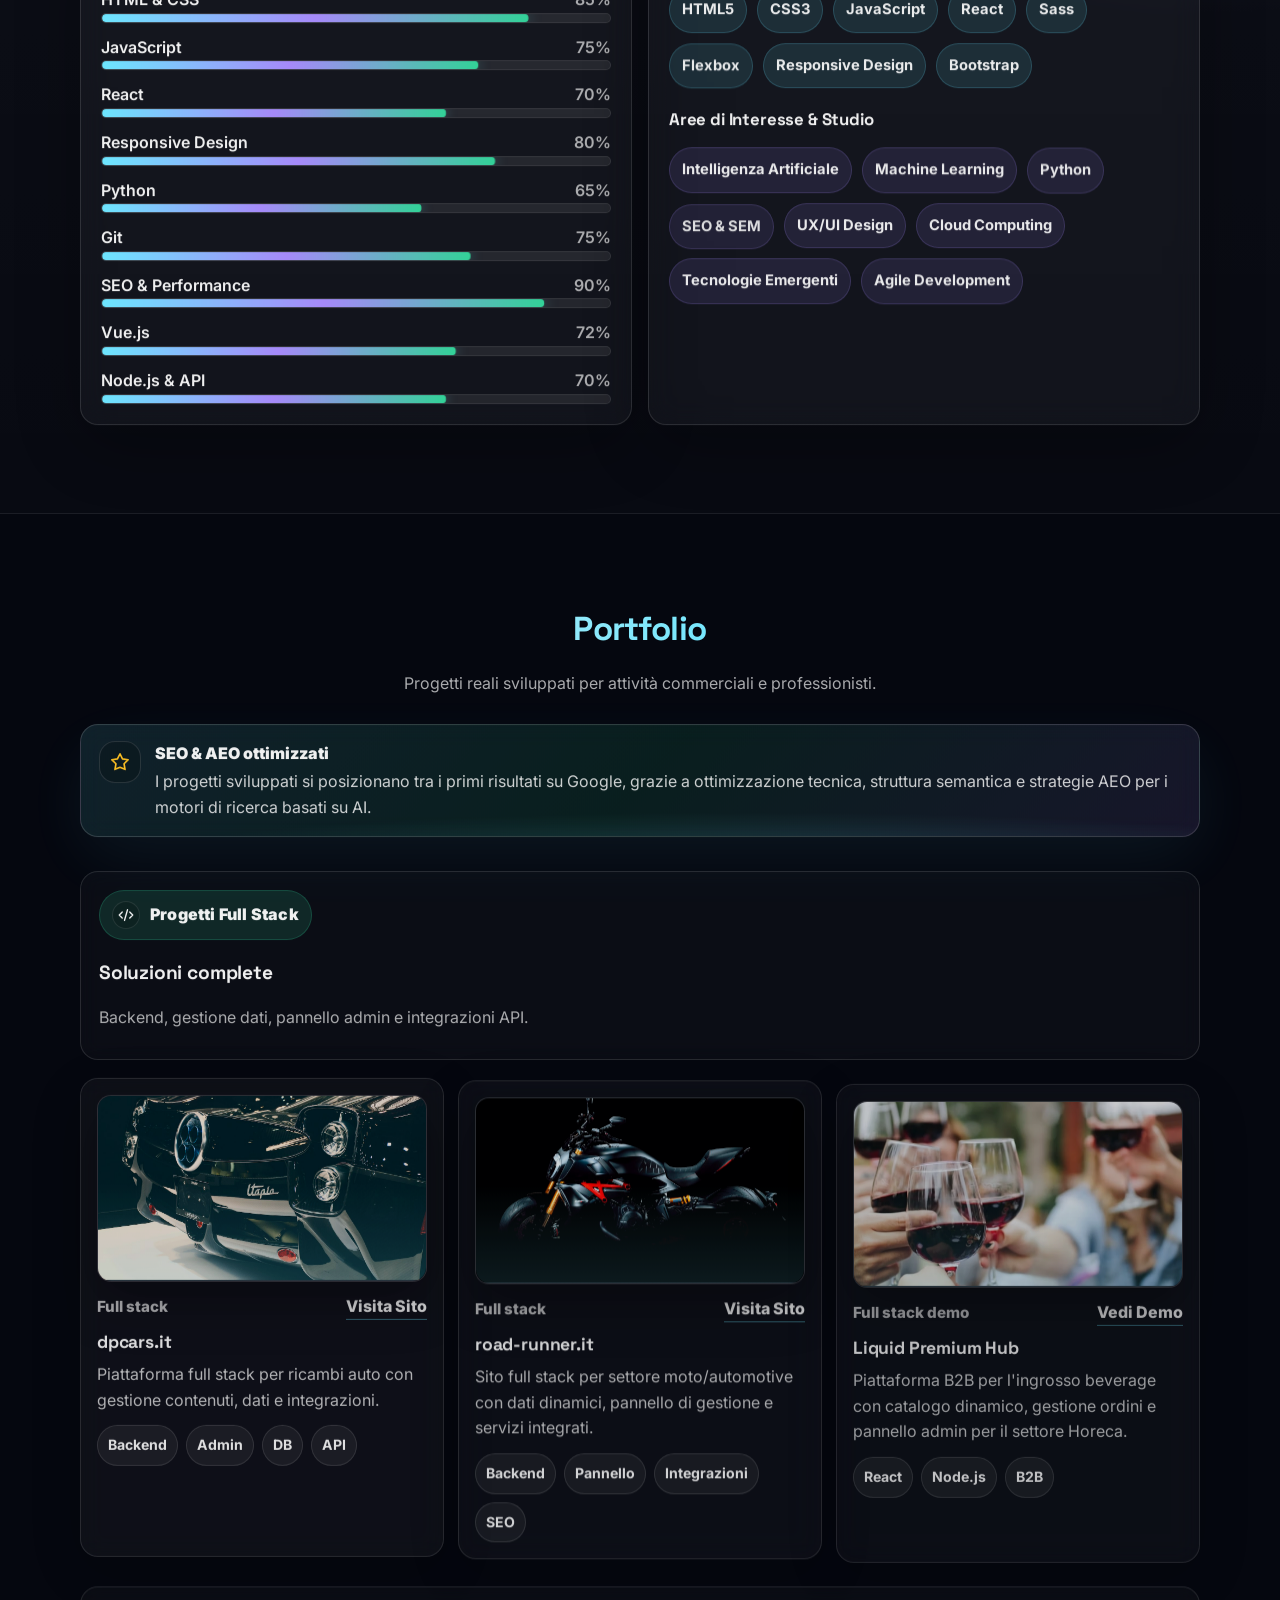
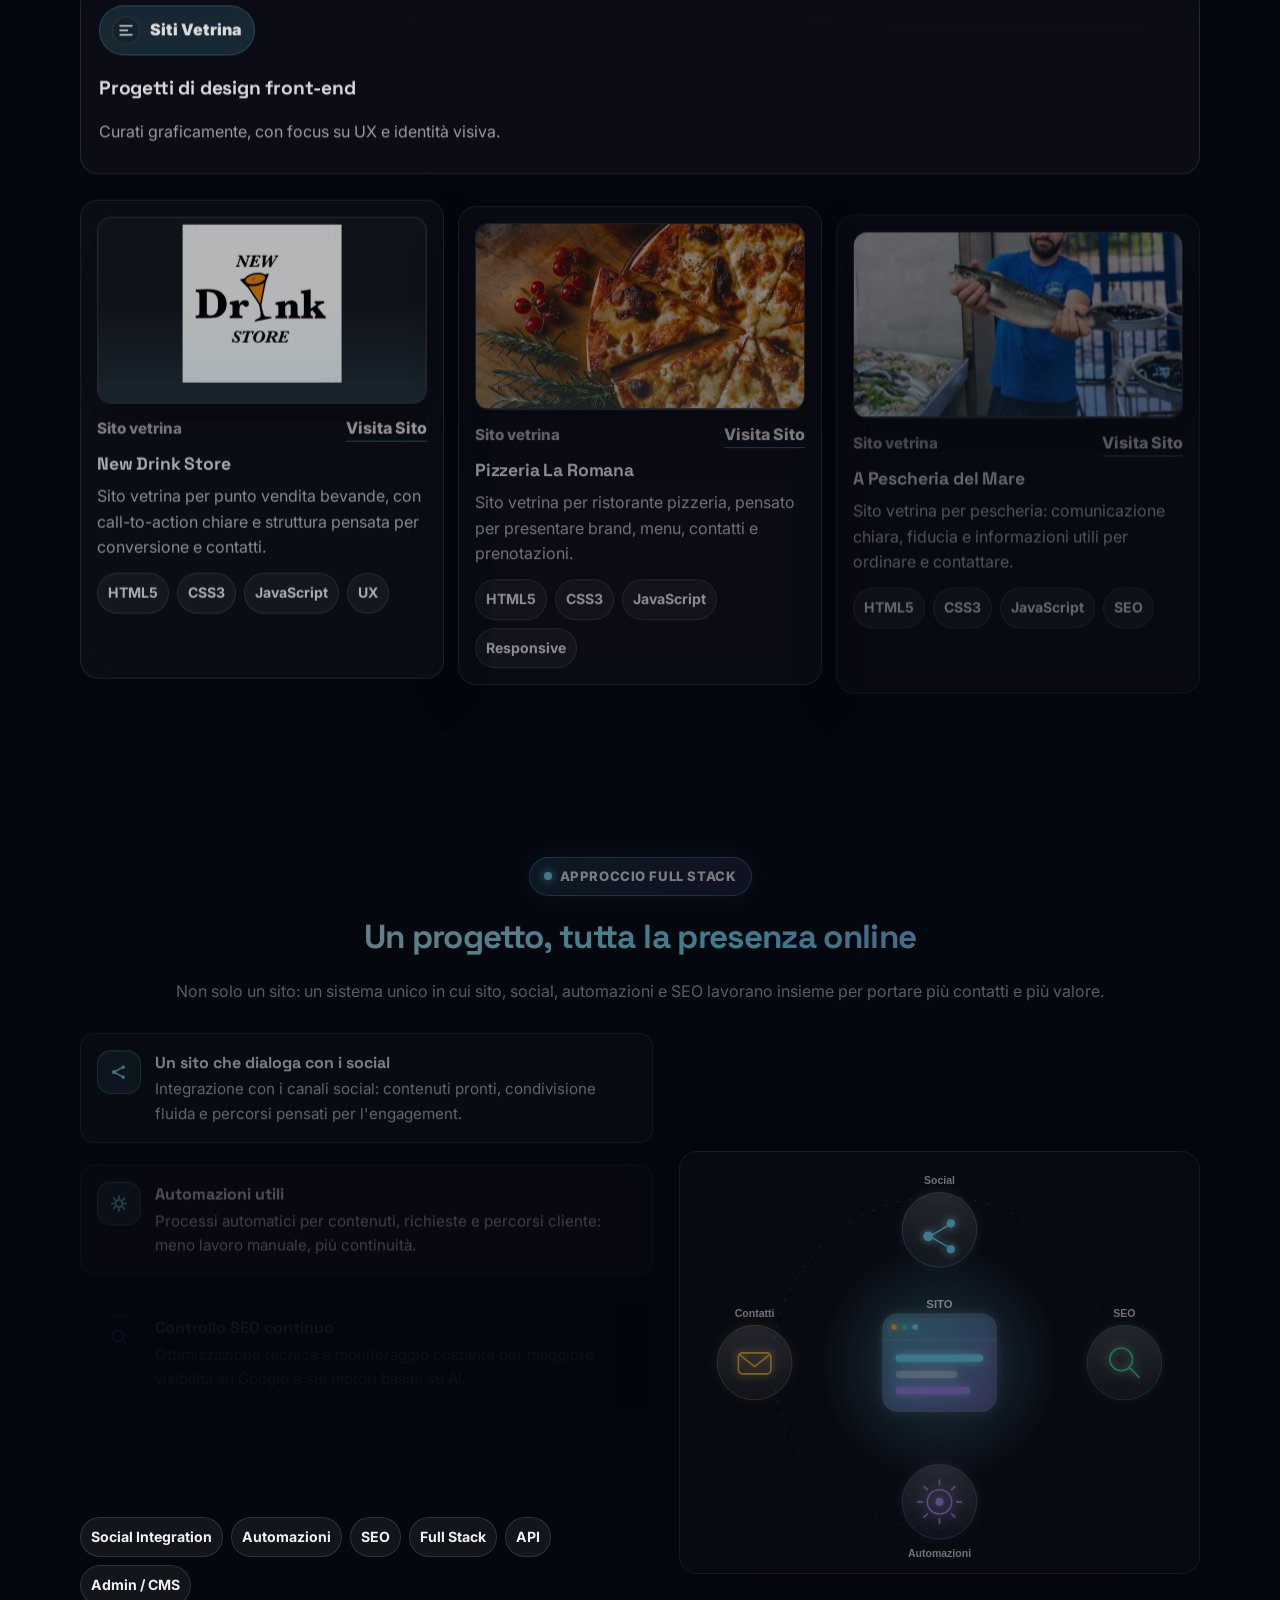
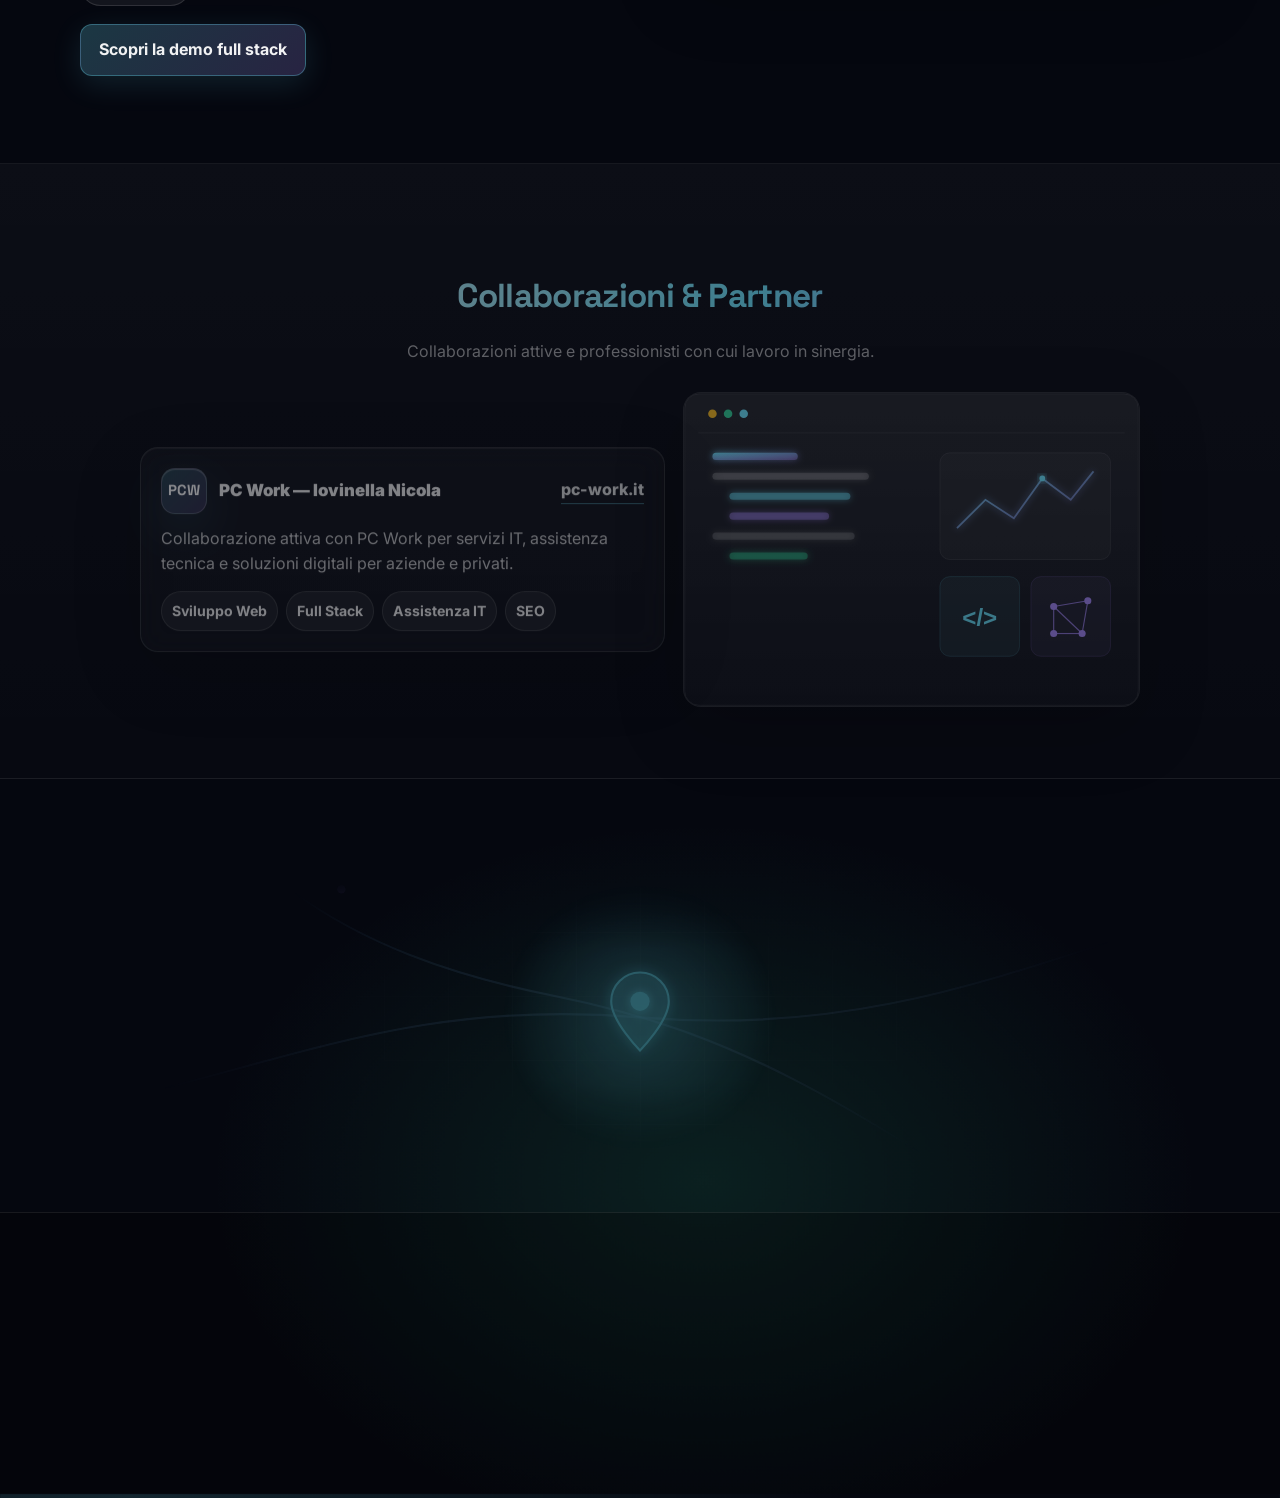
==== commit 7f54c530: "Aggiorna portfolio: visual premium, animazioni GSAP, sezione Approccio full stack" ====
--- a/index.html
+++ b/index.html
@@ -8,10 +8,18 @@
       name="description"
       content="Portfolio di Manuel — Web Developer. Siti vetrina e progetti full stack con focus su UX, identità visiva, SEO e AEO."
     />
+    <link rel="preconnect" href="https://fonts.googleapis.com" />
+    <link rel="preconnect" href="https://fonts.gstatic.com" crossorigin />
+    <link
+      href="https://fonts.googleapis.com/css2?family=Inter:wght@400;500;600;700;800;900&family=Space+Grotesk:wght@500;600;700&display=swap"
+      rel="stylesheet"
+    />
     <link rel="stylesheet" href="./styles.css" />
   </head>
   <body>
     <a class="skip-link" href="#main">Vai al contenuto</a>
+
+    <div class="scroll-progress" aria-hidden="true"></div>
 
     <header class="site-header" role="banner">
       <div class="container header-inner">
@@ -27,6 +35,7 @@
           <a href="#about">Chi sono</a>
           <a href="#skills">Competenze</a>
           <a href="#portfolio">Portfolio</a>
+          <a href="#ecosystem">Approccio</a>
           <a href="#contact">Contatti</a>
         </nav>
       </div>
@@ -46,16 +55,27 @@
           </div>
         </div>
         <div class="hero-bg" aria-hidden="true"></div>
+        <div class="hero-grid" aria-hidden="true"></div>
+        <div class="hero-visual" aria-hidden="true">
+          <img
+            src="./assets/img/hero-visual.svg"
+            alt="Visual astratto tecnologico con orbite luminose, nodi e gradiente blu-viola"
+            width="560"
+            height="560"
+            loading="lazy"
+            decoding="async"
+          />
+        </div>
       </section>
 
       <section class="section" id="about" aria-labelledby="about-title">
         <div class="container two-col">
           <div class="media-card">
             <img
-              src="https://p16-cc-image-search-sign-sg.ibyteimg.com/tos-alisg-i-h9hire4aei-sg/image/6b2f5fae33f1ccec8c8e2d67324c6de3~tplv-h9hire4aei-image.jpeg?rk3s=add9cc80&x-expires=1785620478&x-signature=82zdw%2BJmBfB4fPhD1AYdO08imZE%3D"
-              alt="Ritratto professionale"
-              width="640"
-              height="640"
+              src="./assets/img/portrait.jpg"
+              alt="Robot futuristico nell'oscurità, concetto di intelligenza artificiale e tecnologie emergenti"
+              width="1200"
+              height="1500"
               loading="lazy"
               decoding="async"
             />
@@ -70,6 +90,10 @@
             <p>
               Mi mantengo in continuo aggiornamento su AI, machine learning e tecnologie emergenti. Unisco basi teoriche solide a competenze pratiche
               nello sviluppo frontend (HTML, CSS, JavaScript) e nelle best practice di accessibilità, responsive design e performance.
+            </p>
+            <p>
+              In sinergia con PC Work, a Marcianise, curo inoltre lo sviluppo web delle proposte digitali: siti vetrina e soluzioni full stack
+              con pannelli admin, cataloghi dinamici e automazioni, con focus su SEO, velocità e sicurezza.
             </p>
 
             <div class="feature-grid" role="list">
@@ -140,6 +164,18 @@
                 <div class="bar" role="listitem">
                   <div class="bar-head"><span>Git</span><span class="muted">75%</span></div>
                   <div class="bar-track"><div class="bar-fill" style="width: 75%"></div></div>
+                </div>
+                <div class="bar" role="listitem">
+                  <div class="bar-head"><span>SEO &amp; Performance</span><span class="muted">90%</span></div>
+                  <div class="bar-track"><div class="bar-fill" style="width: 90%"></div></div>
+                </div>
+                <div class="bar" role="listitem">
+                  <div class="bar-head"><span>Vue.js</span><span class="muted">72%</span></div>
+                  <div class="bar-track"><div class="bar-fill" style="width: 72%"></div></div>
+                </div>
+                <div class="bar" role="listitem">
+                  <div class="bar-head"><span>Node.js &amp; API</span><span class="muted">70%</span></div>
+                  <div class="bar-track"><div class="bar-fill" style="width: 70%"></div></div>
                 </div>
               </div>
             </div>
@@ -224,8 +260,8 @@
               <article class="project">
                 <figure class="project-media">
                   <img
-                    src="https://coreva-normal.trae.ai/api/ide/v1/text_to_image?prompt=Photorealistic%20blue%20sports%20car%20parked%20on%20a%20dusty%20desert%20road%20at%20golden%20hour%2C%20cinematic%20lighting%2C%20shallow%20depth%20of%20field%2C%20ultra%20detailed%2C%2035mm%20photography&image_size=landscape_16_9"
-                    alt="Immagine del progetto dpcars.it"
+                    src="./assets/img/dpcars.jpg"
+                    alt="Pagani Utopia, supercar di lusso nera: piattaforma automotive dpcars.it"
                     width="1280"
                     height="720"
                     loading="lazy"
@@ -249,8 +285,8 @@
               <article class="project">
                 <figure class="project-media">
                   <img
-                    src="https://coreva-normal.trae.ai/api/ide/v1/text_to_image?prompt=Photorealistic%20black%20cruiser%20motorcycle%20with%20rider%20on%20an%20open%20highway%20at%20sunset%2C%20subtle%20motion%20blur%2C%20cinematic%20lighting%2C%20ultra%20detailed%2C%2035mm%20photography&image_size=landscape_16_9"
-                    alt="Immagine del progetto road-runner.it"
+                    src="./assets/img/road-runner.jpg"
+                    alt="Ducati in primo piano su fondo nero, moto dal look premium per il sito road-runner.it"
                     width="1280"
                     height="720"
                     loading="lazy"
@@ -398,6 +434,109 @@
         </div>
       </section>
 
+      <section class="section" id="ecosystem" aria-labelledby="ecosystem-title">
+        <div class="container">
+          <div class="section-head center">
+            <span class="eco-kicker">Approccio Full Stack</span>
+            <h2 class="h2" id="ecosystem-title">Un progetto, tutta la presenza online</h2>
+            <p class="muted">
+              Non solo un sito: un sistema unico in cui sito, social, automazioni e SEO lavorano insieme per portare più contatti e più valore.
+            </p>
+          </div>
+
+          <div class="eco-grid">
+            <div class="eco-text">
+              <div class="eco-list" role="list">
+                <div class="eco-item" role="listitem">
+                  <span class="eco-icon" aria-hidden="true">
+                    <svg viewBox="0 0 24 24" width="20" height="20" fill="none" xmlns="http://www.w3.org/2000/svg">
+                      <circle cx="6" cy="12" r="2.4" fill="currentColor" />
+                      <circle cx="17" cy="6" r="2" fill="currentColor" />
+                      <circle cx="17" cy="18" r="2" fill="currentColor" />
+                      <path d="M8 11l7-4M8 13l7 4" stroke="currentColor" stroke-width="1.8" stroke-linecap="round" />
+                    </svg>
+                  </span>
+                  <div>
+                    <h3>Un sito che dialoga con i social</h3>
+                    <p>Integrazione con i canali social: contenuti pronti, condivisione fluida e percorsi pensati per l'engagement.</p>
+                  </div>
+                </div>
+
+                <div class="eco-item" role="listitem">
+                  <span class="eco-icon" aria-hidden="true">
+                    <svg viewBox="0 0 24 24" width="20" height="20" fill="none" xmlns="http://www.w3.org/2000/svg">
+                      <circle cx="12" cy="12" r="4.2" stroke="currentColor" stroke-width="1.8" />
+                      <path
+                        d="M12 3v3M12 18v3M3 12h3M18 12h3M5.6 5.6l2.1 2.1M16.3 16.3l2.1 2.1M18.4 5.6l-2.1 2.1M7.7 16.3l-2.1 2.1"
+                        stroke="currentColor"
+                        stroke-width="1.8"
+                        stroke-linecap="round"
+                      />
+                    </svg>
+                  </span>
+                  <div>
+                    <h3>Automazioni utili</h3>
+                    <p>Processi automatici per contenuti, richieste e percorsi cliente: meno lavoro manuale, più continuità.</p>
+                  </div>
+                </div>
+
+                <div class="eco-item" role="listitem">
+                  <span class="eco-icon" aria-hidden="true">
+                    <svg viewBox="0 0 24 24" width="20" height="20" fill="none" xmlns="http://www.w3.org/2000/svg">
+                      <circle cx="11" cy="11" r="6.5" stroke="currentColor" stroke-width="1.8" />
+                      <path d="M16 16l4 4" stroke="currentColor" stroke-width="1.8" stroke-linecap="round" />
+                    </svg>
+                  </span>
+                  <div>
+                    <h3>Controllo SEO continuo</h3>
+                    <p>Ottimizzazione tecnica e monitoraggio costante per maggiore visibilità su Google e sui motori basati su AI.</p>
+                  </div>
+                </div>
+
+                <div class="eco-item" role="listitem">
+                  <span class="eco-icon" aria-hidden="true">
+                    <svg viewBox="0 0 24 24" width="20" height="20" fill="none" xmlns="http://www.w3.org/2000/svg">
+                      <rect x="3" y="5.5" width="18" height="13" rx="2.5" stroke="currentColor" stroke-width="1.8" />
+                      <path d="M3.5 7l8.5 6 8.5-6" stroke="currentColor" stroke-width="1.8" stroke-linecap="round" stroke-linejoin="round" />
+                    </svg>
+                  </span>
+                  <div>
+                    <h3>Più contatti, più valore</h3>
+                    <p>Struttura full stack progettata per la conversione: il sito diventa uno strumento concreto di crescita.</p>
+                  </div>
+                </div>
+              </div>
+
+              <div class="tag-row" role="list">
+                <span class="tag" role="listitem">Social Integration</span>
+                <span class="tag" role="listitem">Automazioni</span>
+                <span class="tag" role="listitem">SEO</span>
+                <span class="tag" role="listitem">Full Stack</span>
+                <span class="tag" role="listitem">API</span>
+                <span class="tag" role="listitem">Admin / CMS</span>
+              </div>
+
+              <div class="eco-cta">
+                <a class="btn primary" href="https://www.pc-work.it/demo-fullstack-pc-work/pc-work-demo-unica" target="_blank" rel="noopener noreferrer">
+                  Scopri la demo full stack
+                </a>
+              </div>
+            </div>
+
+            <figure class="eco-visual">
+              <img
+                src="./assets/img/ecosystem-visual.svg"
+                alt="Ecosistema digitale: il sito al centro collegato a social, SEO, automazioni e contatti"
+                width="640"
+                height="520"
+                loading="lazy"
+                decoding="async"
+              />
+            </figure>
+          </div>
+        </div>
+      </section>
+
       <section class="section alt" id="collab" aria-labelledby="collab-title">
         <div class="container">
           <div class="section-head center">
@@ -408,18 +547,48 @@
           <div class="partner-grid">
             <article class="partner-card">
               <div class="partner-top">
-                <div class="partner-name">PC Work — Iovinella Nicola</div>
+                <div class="partner-brand">
+                  <span class="partner-logo" aria-hidden="true">PCW</span>
+                  <div class="partner-name">PC Work — Iovinella Nicola</div>
+                </div>
                 <a class="partner-link" href="https://www.pc-work.it" target="_blank" rel="noopener noreferrer">pc-work.it</a>
               </div>
               <p class="partner-desc">
                 Collaborazione attiva con PC Work per servizi IT, assistenza tecnica e soluzioni digitali per aziende e privati.
               </p>
+              <div class="tag-row" role="list">
+                <span class="tag" role="listitem">Sviluppo Web</span>
+                <span class="tag" role="listitem">Full Stack</span>
+                <span class="tag" role="listitem">Assistenza IT</span>
+                <span class="tag" role="listitem">SEO</span>
+              </div>
             </article>
+
+            <figure class="partner-visual">
+              <img
+                src="./assets/img/partner-visual.svg"
+                alt="Visual tecnologico con pannello codice, grafici e rete di nodi a rappresentare sviluppo web e servizi digitali"
+                width="640"
+                height="440"
+                loading="lazy"
+                decoding="async"
+              />
+            </figure>
           </div>
         </div>
       </section>
 
       <section class="section" id="contact" aria-labelledby="contact-title">
+        <div class="contact-deco" aria-hidden="true">
+          <img
+            src="./assets/img/contact-visual.svg"
+            alt="Mappa astratta con indicatore di posizione luminoso e linee di connessione"
+            width="1200"
+            height="600"
+            loading="lazy"
+            decoding="async"
+          />
+        </div>
         <div class="container">
           <div class="section-head center">
             <h2 class="h2" id="contact-title">Contattami</h2>
@@ -444,7 +613,7 @@
               </div>
             </a>
 
-            <a class="contact-card" href="https://wa.me/393518020950" target="_blank" rel="noopener noreferrer">
+            <a class="contact-card" href="https://wa.me/393887780146" target="_blank" rel="noopener noreferrer">
               <span class="contact-icon whatsapp" aria-hidden="true">
                 <svg viewBox="0 0 24 24" width="22" height="22" fill="none" xmlns="http://www.w3.org/2000/svg">
                   <path
@@ -461,7 +630,7 @@
               </span>
               <div class="contact-body">
                 <div class="contact-label">WhatsApp</div>
-                <div class="contact-value">351 802 0950</div>
+                <div class="contact-value">388 778 0146</div>
               </div>
             </a>
 
@@ -497,6 +666,7 @@
 
         <nav class="footer-links" aria-label="Link interni">
           <a href="#portfolio">Portfolio</a>
+          <a href="#ecosystem">Approccio</a>
           <a href="#contact">Contatti</a>
           <a href="#collab">Collaborazioni</a>
           <a href="#about">Chi sono</a>
@@ -525,7 +695,7 @@
               <path d="M17.7 6.3h.01" stroke="currentColor" stroke-width="2.6" stroke-linecap="round" />
             </svg>
           </a>
-          <a class="icon-btn" href="https://wa.me/393518020950" target="_blank" rel="noopener noreferrer" aria-label="WhatsApp">
+          <a class="icon-btn" href="https://wa.me/393887780146" target="_blank" rel="noopener noreferrer" aria-label="WhatsApp">
             <svg viewBox="0 0 24 24" width="20" height="20" fill="none" xmlns="http://www.w3.org/2000/svg">
               <path
                 d="M20 11.8a7.7 7.7 0 0 1-11.8 6.5L4 19l.8-4.1A7.7 7.7 0 1 1 20 11.8z"
@@ -557,6 +727,8 @@
       </div>
     </footer>
 
+    <script src="./assets/vendor/gsap.min.js"></script>
+    <script src="./assets/vendor/ScrollTrigger.min.js"></script>
     <script src="./script.js"></script>
   </body>
 </html>
--- a/styles.css
+++ b/styles.css
@@ -1,18 +1,20 @@
 :root {
-  --bg: #0b1020;
-  --bg2: #0d1429;
+  --bg: #05070f;
+  --bg2: #090d1c;
   --panel: rgba(255, 255, 255, 0.06);
   --panel2: rgba(255, 255, 255, 0.08);
   --stroke: rgba(255, 255, 255, 0.12);
-  --text: rgba(255, 255, 255, 0.92);
-  --muted: rgba(255, 255, 255, 0.68);
+  --text: rgba(255, 255, 255, 0.94);
+  --muted: rgba(255, 255, 255, 0.66);
   --primary: #6ee7ff;
   --primary2: #a78bfa;
   --success: #34d399;
   --warning: #fbbf24;
   --radius: 18px;
   --radius-sm: 14px;
-  --shadow: rgba(0, 0, 0, 0.45);
+  --shadow: rgba(0, 0, 0, 0.55);
+  --font-body: Inter, ui-sans-serif, system-ui, -apple-system, "Segoe UI", Roboto, Helvetica, Arial, sans-serif;
+  --font-display: "Space Grotesk", Inter, ui-sans-serif, system-ui, sans-serif;
   color-scheme: dark;
 }
 
@@ -22,16 +24,30 @@
 
 html {
   scroll-behavior: smooth;
+  scrollbar-width: thin;
+  scrollbar-color: rgba(110, 231, 255, 0.45) rgba(255, 255, 255, 0.06);
+}
+
+::-webkit-scrollbar {
+  width: 10px;
+}
+::-webkit-scrollbar-track {
+  background: rgba(255, 255, 255, 0.04);
+}
+::-webkit-scrollbar-thumb {
+  background: linear-gradient(180deg, rgba(110, 231, 255, 0.5), rgba(167, 139, 250, 0.5));
+  border-radius: 999px;
 }
 
 body {
   margin: 0;
-  font-family: ui-sans-serif, system-ui, -apple-system, Segoe UI, Roboto, Helvetica, Arial, "Apple Color Emoji", "Segoe UI Emoji";
+  font-family: var(--font-body);
   background: radial-gradient(1200px 700px at 10% 0%, rgba(110, 231, 255, 0.14), transparent 60%),
     radial-gradient(900px 650px at 95% 20%, rgba(167, 139, 250, 0.16), transparent 55%),
     radial-gradient(900px 650px at 55% 95%, rgba(52, 211, 153, 0.12), transparent 55%), var(--bg);
   color: var(--text);
   line-height: 1.6;
+  overflow-x: hidden;
 }
 
 a {
@@ -43,6 +59,25 @@
   max-width: 100%;
   height: auto;
   display: block;
+}
+
+h1,
+h2,
+h3,
+h4 {
+  font-family: var(--font-display);
+}
+
+a:focus-visible,
+button:focus-visible {
+  outline: 2px solid var(--primary);
+  outline-offset: 3px;
+  border-radius: 6px;
+}
+
+::selection {
+  background: rgba(110, 231, 255, 0.28);
+  color: #fff;
 }
 
 .container {
@@ -58,20 +93,43 @@
   border-radius: 999px;
   background: rgba(255, 255, 255, 0.12);
   border: 1px solid rgba(255, 255, 255, 0.22);
+  z-index: 9999;
 }
 
 .skip-link:focus {
   left: 16px;
-  z-index: 9999;
-}
-
+}
+
+/* ---- Scroll progress ---- */
+.scroll-progress {
+  position: fixed;
+  top: 0;
+  left: 0;
+  width: 100%;
+  height: 3px;
+  z-index: 100;
+  transform-origin: 0 50%;
+  transform: scaleX(0);
+  background: linear-gradient(90deg, var(--primary), var(--primary2), var(--success));
+  box-shadow: 0 0 12px rgba(110, 231, 255, 0.6);
+}
+
+/* ---- Header ---- */
 .site-header {
   position: sticky;
   top: 0;
   z-index: 50;
-  backdrop-filter: blur(14px);
-  background: rgba(6, 10, 20, 0.6);
+  backdrop-filter: blur(18px) saturate(160%);
+  -webkit-backdrop-filter: blur(18px) saturate(160%);
+  background: rgba(5, 8, 16, 0.5);
   border-bottom: 1px solid rgba(255, 255, 255, 0.08);
+  transition: background 300ms ease, border-color 300ms ease, box-shadow 300ms ease;
+}
+
+.site-header.scrolled {
+  background: rgba(5, 8, 16, 0.82);
+  border-color: rgba(110, 231, 255, 0.14);
+  box-shadow: 0 10px 40px rgba(0, 0, 0, 0.45);
 }
 
 .header-inner {
@@ -97,9 +155,10 @@
   place-items: center;
   font-weight: 900;
   letter-spacing: 0.5px;
-  background: linear-gradient(135deg, rgba(110, 231, 255, 0.18), rgba(167, 139, 250, 0.18));
-  border: 1px solid rgba(255, 255, 255, 0.14);
-  box-shadow: 0 20px 60px rgba(110, 231, 255, 0.08);
+  color: #fff;
+  background: linear-gradient(135deg, rgba(110, 231, 255, 0.22), rgba(167, 139, 250, 0.22));
+  border: 1px solid rgba(255, 255, 255, 0.18);
+  box-shadow: 0 20px 60px rgba(110, 231, 255, 0.14), inset 0 1px 0 rgba(255, 255, 255, 0.2);
 }
 
 .brand-text {
@@ -108,8 +167,9 @@
 }
 
 .brand-title {
-  font-weight: 900;
+  font-weight: 800;
   letter-spacing: 0.2px;
+  font-family: var(--font-display);
 }
 
 .brand-subtitle {
@@ -122,24 +182,42 @@
   gap: 18px;
   align-items: center;
   color: rgba(255, 255, 255, 0.82);
-  font-weight: 650;
+  font-weight: 600;
   font-size: 0.95rem;
 }
 
 .top-nav a {
+  position: relative;
   padding: 8px 10px;
   border-radius: 999px;
-  transition: background 150ms ease, color 150ms ease;
+  transition: color 200ms ease;
+}
+
+.top-nav a::after {
+  content: "";
+  position: absolute;
+  left: 50%;
+  bottom: 2px;
+  width: 0;
+  height: 2px;
+  border-radius: 999px;
+  transform: translateX(-50%);
+  background: linear-gradient(90deg, var(--primary), var(--primary2));
+  transition: width 250ms ease;
 }
 
 .top-nav a:hover {
-  background: rgba(255, 255, 255, 0.08);
-  color: rgba(255, 255, 255, 0.95);
-}
-
+  color: rgba(255, 255, 255, 0.98);
+}
+
+.top-nav a:hover::after {
+  width: 60%;
+}
+
+/* ---- Hero ---- */
 .hero {
   position: relative;
-  padding: 88px 0 72px;
+  padding: 96px 0 76px;
   overflow: hidden;
 }
 
@@ -152,12 +230,57 @@
 
 .hero-bg {
   position: absolute;
-  inset: -140px -240px auto -240px;
-  height: 560px;
-  background: radial-gradient(closest-side, rgba(110, 231, 255, 0.2), transparent 60%),
-    radial-gradient(closest-side, rgba(167, 139, 250, 0.2), transparent 62%);
-  filter: blur(24px);
+  inset: -160px -240px auto -240px;
+  height: 620px;
+  background: radial-gradient(closest-side, rgba(110, 231, 255, 0.22), transparent 60%),
+    radial-gradient(closest-side, rgba(167, 139, 250, 0.22), transparent 62%),
+    radial-gradient(closest-side, rgba(52, 211, 153, 0.14), transparent 70%);
+  filter: blur(28px);
   opacity: 0.9;
+  will-change: transform;
+}
+
+.hero-grid {
+  position: absolute;
+  inset: 0;
+  background-image: url("./assets/img/hero-grid.svg");
+  background-size: 240px 240px;
+  opacity: 0.4;
+  pointer-events: none;
+  mask-image: radial-gradient(closest-side at 50% 32%, #000 25%, transparent 82%);
+  -webkit-mask-image: radial-gradient(closest-side at 50% 32%, #000 25%, transparent 82%);
+  animation: gridFloat 22s linear infinite;
+  will-change: transform;
+}
+
+@keyframes gridFloat {
+  from {
+    transform: translateY(0);
+  }
+  to {
+    transform: translateY(240px);
+  }
+}
+
+.hero-visual {
+  position: absolute;
+  left: 50%;
+  top: 50%;
+  width: min(620px, 92vw);
+  aspect-ratio: 1 / 1;
+  transform: translate(-50%, -48%);
+  z-index: 0;
+  pointer-events: none;
+  opacity: 0.5;
+  mask-image: radial-gradient(closest-side, #000 45%, transparent 78%);
+  -webkit-mask-image: radial-gradient(closest-side, #000 45%, transparent 78%);
+  will-change: transform;
+}
+
+.hero-visual img {
+  width: 100%;
+  height: auto;
+  filter: drop-shadow(0 0 40px rgba(110, 231, 255, 0.25));
 }
 
 .kicker {
@@ -167,23 +290,48 @@
   margin: 0 0 10px;
   padding: 10px 14px;
   border-radius: 999px;
-  background: rgba(255, 255, 255, 0.06);
-  border: 1px solid rgba(255, 255, 255, 0.12);
-  color: rgba(255, 255, 255, 0.86);
+  background: rgba(255, 255, 255, 0.07);
+  border: 1px solid rgba(255, 255, 255, 0.14);
+  color: rgba(255, 255, 255, 0.88);
   font-weight: 700;
+  font-size: 0.92rem;
+  letter-spacing: 0.4px;
+  text-transform: uppercase;
+  backdrop-filter: blur(8px);
+  box-shadow: 0 0 24px rgba(110, 231, 255, 0.08);
+}
+
+.kicker::before {
+  content: "";
+  width: 8px;
+  height: 8px;
+  border-radius: 50%;
+  background: var(--success);
+  box-shadow: 0 0 10px var(--success);
 }
 
 .hero-title {
   margin: 0 0 14px;
-  font-size: clamp(2.2rem, 3.7vw, 3.4rem);
+  font-size: clamp(2.4rem, 5.2vw, 4rem);
   line-height: 1.08;
-  letter-spacing: -0.02em;
+  letter-spacing: -0.03em;
+  font-weight: 700;
+  color: rgba(255, 255, 255, 0.96);
+}
+
+.hero-title .word {
+  display: inline-block;
+  will-change: transform, opacity;
+  background: linear-gradient(120deg, #fff 15%, var(--primary) 55%, var(--primary2) 95%);
+  -webkit-background-clip: text;
+  background-clip: text;
+  color: transparent;
 }
 
 .hero-lead {
   margin: 0 auto 26px;
   max-width: 760px;
-  color: rgba(255, 255, 255, 0.76);
+  color: rgba(255, 255, 255, 0.78);
   font-size: clamp(1.05rem, 1.6vw, 1.2rem);
 }
 
@@ -198,31 +346,42 @@
   display: inline-flex;
   align-items: center;
   justify-content: center;
-  padding: 12px 16px;
+  gap: 8px;
+  padding: 12px 18px;
   border-radius: 12px;
-  font-weight: 750;
+  font-weight: 700;
   border: 1px solid rgba(255, 255, 255, 0.14);
   background: rgba(255, 255, 255, 0.06);
-  transition: transform 120ms ease, background 120ms ease, border-color 120ms ease;
+  transition: transform 160ms cubic-bezier(0.2, 0.7, 0.3, 1.2), background 160ms ease, border-color 160ms ease,
+    box-shadow 160ms ease;
+  will-change: transform;
 }
 
 .btn:hover {
-  transform: translateY(-1px);
+  transform: translateY(-2px);
   background: rgba(255, 255, 255, 0.09);
   border-color: rgba(255, 255, 255, 0.2);
 }
 
 .btn.primary {
   background: linear-gradient(135deg, rgba(110, 231, 255, 0.22), rgba(167, 139, 250, 0.22));
-  border-color: rgba(110, 231, 255, 0.25);
+  border-color: rgba(110, 231, 255, 0.3);
+  box-shadow: 0 8px 30px rgba(110, 231, 255, 0.12);
+}
+
+.btn.primary:hover {
+  box-shadow: 0 12px 40px rgba(110, 231, 255, 0.25);
+  border-color: rgba(110, 231, 255, 0.5);
 }
 
 .btn.ghost {
-  background: rgba(0, 0, 0, 0.1);
-}
-
+  background: rgba(0, 0, 0, 0.16);
+}
+
+/* ---- Sections ---- */
 .section {
-  padding: 84px 0;
+  padding: 88px 0;
+  position: relative;
 }
 
 .section.alt {
@@ -241,8 +400,16 @@
 
 .h2 {
   margin: 0 0 8px;
-  font-size: clamp(1.7rem, 2.4vw, 2.2rem);
+  font-size: clamp(1.8rem, 2.6vw, 2.4rem);
   letter-spacing: -0.02em;
+  font-weight: 700;
+}
+
+.section-head.center .h2 {
+  background: linear-gradient(120deg, rgba(255, 255, 255, 0.95), var(--primary) 60%, var(--primary2));
+  -webkit-background-clip: text;
+  background-clip: text;
+  color: transparent;
 }
 
 .h3 {
@@ -263,11 +430,20 @@
 }
 
 .media-card {
+  position: relative;
   border-radius: var(--radius);
   overflow: hidden;
-  border: 1px solid rgba(255, 255, 255, 0.12);
+  border: 1px solid rgba(255, 255, 255, 0.14);
   background: rgba(255, 255, 255, 0.03);
-  box-shadow: 0 18px 60px var(--shadow);
+  box-shadow: 0 22px 70px var(--shadow);
+}
+
+.media-card::after {
+  content: "";
+  position: absolute;
+  inset: 0;
+  background: linear-gradient(180deg, transparent 55%, rgba(110, 231, 255, 0.12));
+  pointer-events: none;
 }
 
 .feature-grid {
@@ -285,6 +461,15 @@
   border-radius: var(--radius-sm);
   background: rgba(255, 255, 255, 0.04);
   border: 1px solid rgba(255, 255, 255, 0.1);
+  backdrop-filter: blur(8px);
+  transition: transform 200ms ease, border-color 200ms ease, background 200ms ease, box-shadow 200ms ease;
+}
+
+.feature:hover {
+  transform: translateY(-3px);
+  border-color: rgba(110, 231, 255, 0.25);
+  background: rgba(110, 231, 255, 0.05);
+  box-shadow: 0 14px 40px rgba(110, 231, 255, 0.08);
 }
 
 .feature-icon {
@@ -295,6 +480,7 @@
   place-items: center;
   background: rgba(255, 255, 255, 0.05);
   border: 1px solid rgba(255, 255, 255, 0.1);
+  font-size: 1.1rem;
 }
 
 .feature-text h3 {
@@ -308,6 +494,7 @@
   font-size: 0.95rem;
 }
 
+/* ---- Skills ---- */
 .skills-grid {
   display: grid;
   grid-template-columns: repeat(2, minmax(0, 1fr));
@@ -317,9 +504,10 @@
 .card {
   border-radius: var(--radius);
   border: 1px solid rgba(255, 255, 255, 0.12);
-  background: rgba(255, 255, 255, 0.04);
-  box-shadow: 0 18px 60px rgba(0, 0, 0, 0.25);
-  padding: 18px;
+  background: rgba(255, 255, 255, 0.045);
+  backdrop-filter: blur(14px);
+  box-shadow: 0 20px 70px rgba(0, 0, 0, 0.3), inset 0 1px 0 rgba(255, 255, 255, 0.06);
+  padding: 20px;
 }
 
 .card-title {
@@ -341,7 +529,7 @@
   display: flex;
   justify-content: space-between;
   gap: 12px;
-  font-weight: 700;
+  font-weight: 600;
 }
 
 .bar-track {
@@ -354,8 +542,12 @@
 
 .bar-fill {
   height: 100%;
-  border-radius: 999px;
-  background: linear-gradient(90deg, rgba(110, 231, 255, 0.9), rgba(167, 139, 250, 0.9));
+  width: 100%;
+  border-radius: 999px;
+  transform-origin: 0 50%;
+  transform: scaleX(0);
+  background: linear-gradient(90deg, var(--primary), var(--primary2), var(--success));
+  box-shadow: 0 0 16px rgba(110, 231, 255, 0.35);
 }
 
 .chip-grid {
@@ -367,28 +559,53 @@
 .chip {
   padding: 10px 12px;
   border-radius: 999px;
-  font-weight: 750;
+  font-weight: 700;
   font-size: 0.92rem;
   background: rgba(110, 231, 255, 0.12);
-  border: 1px solid rgba(110, 231, 255, 0.18);
+  border: 1px solid rgba(110, 231, 255, 0.2);
   color: rgba(255, 255, 255, 0.92);
+  transition: transform 160ms ease, background 160ms ease, box-shadow 160ms ease;
+}
+
+.chip:hover {
+  transform: translateY(-2px);
+  background: rgba(110, 231, 255, 0.18);
+  box-shadow: 0 8px 24px rgba(110, 231, 255, 0.12);
 }
 
 .chip.soft {
   background: rgba(167, 139, 250, 0.12);
-  border-color: rgba(167, 139, 250, 0.18);
-}
-
+  border-color: rgba(167, 139, 250, 0.2);
+}
+
+.chip.soft:hover {
+  background: rgba(167, 139, 250, 0.18);
+  box-shadow: 0 8px 24px rgba(167, 139, 250, 0.14);
+}
+
+/* ---- Callout ---- */
 .callout {
+  position: relative;
   display: grid;
   grid-template-columns: auto 1fr;
   gap: 14px;
-  padding: 16px 16px;
+  padding: 16px 18px;
   border-radius: var(--radius);
-  border: 1px solid rgba(255, 255, 255, 0.14);
+  border: 1px solid rgba(255, 255, 255, 0.16);
   background: linear-gradient(135deg, rgba(110, 231, 255, 0.12), rgba(52, 211, 153, 0.12), rgba(167, 139, 250, 0.12));
-  box-shadow: 0 22px 70px rgba(110, 231, 255, 0.06);
+  box-shadow: 0 22px 70px rgba(110, 231, 255, 0.08);
   margin: 28px 0 34px;
+  backdrop-filter: blur(12px);
+  overflow: hidden;
+}
+
+.callout::before {
+  content: "";
+  position: absolute;
+  inset: auto -40% -80% -20%;
+  height: 120%;
+  background: radial-gradient(closest-side, rgba(110, 231, 255, 0.18), transparent 70%);
+  pointer-events: none;
 }
 
 .callout-icon {
@@ -399,6 +616,7 @@
   place-items: center;
   background: rgba(0, 0, 0, 0.18);
   border: 1px solid rgba(255, 255, 255, 0.12);
+  color: var(--warning);
 }
 
 .callout-title {
@@ -407,9 +625,10 @@
 }
 
 .callout-text {
-  color: rgba(255, 255, 255, 0.78);
-}
-
+  color: rgba(255, 255, 255, 0.8);
+}
+
+/* ---- Portfolio ---- */
 .portfolio-group {
   margin-top: 30px;
 }
@@ -419,6 +638,7 @@
   border-radius: var(--radius);
   border: 1px solid rgba(255, 255, 255, 0.12);
   background: rgba(255, 255, 255, 0.03);
+  backdrop-filter: blur(10px);
 }
 
 .group-badge {
@@ -445,12 +665,12 @@
 
 .badge-showcase {
   background: rgba(110, 231, 255, 0.14);
-  border-color: rgba(110, 231, 255, 0.18);
+  border-color: rgba(110, 231, 255, 0.22);
 }
 
 .badge-fullstack {
   background: rgba(52, 211, 153, 0.14);
-  border-color: rgba(52, 211, 153, 0.18);
+  border-color: rgba(52, 211, 153, 0.22);
 }
 
 .project-grid {
@@ -461,25 +681,74 @@
 }
 
 .project {
+  position: relative;
   padding: 16px;
   border-radius: var(--radius);
   border: 1px solid rgba(255, 255, 255, 0.12);
-  background: rgba(255, 255, 255, 0.04);
-  box-shadow: 0 14px 50px rgba(0, 0, 0, 0.18);
+  background: rgba(255, 255, 255, 0.045);
+  backdrop-filter: blur(12px);
+  box-shadow: 0 16px 55px rgba(0, 0, 0, 0.22);
+  transition: transform 250ms cubic-bezier(0.2, 0.7, 0.3, 1.1), border-color 250ms ease, box-shadow 250ms ease;
+  will-change: transform;
+}
+
+.project:hover {
+  transform: translateY(-5px);
+  border-color: rgba(110, 231, 255, 0.3);
+  box-shadow: 0 24px 70px rgba(110, 231, 255, 0.1);
+}
+
+.project::before {
+  content: "";
+  position: absolute;
+  inset: 0 0 auto 0;
+  height: 1px;
+  border-radius: inherit;
+  background: linear-gradient(90deg, transparent, rgba(110, 231, 255, 0.6), transparent);
+  opacity: 0;
+  transition: opacity 300ms ease;
+  pointer-events: none;
+}
+
+.project:hover::before {
+  opacity: 1;
 }
 
 .project-media {
+  position: relative;
   margin: 0 0 12px;
   border-radius: 14px;
   overflow: hidden;
   border: 1px solid rgba(255, 255, 255, 0.12);
   background: rgba(255, 255, 255, 0.03);
+  box-shadow: inset 0 0 0 1px rgba(255, 255, 255, 0.04), 0 18px 50px rgba(0, 0, 0, 0.35);
+  transition: transform 500ms cubic-bezier(0.2, 0.7, 0.3, 1), box-shadow 300ms ease;
+}
+
+.project-media::after {
+  content: "";
+  position: absolute;
+  inset: 0;
+  border-radius: inherit;
+  background: linear-gradient(180deg, rgba(5, 7, 15, 0) 45%, rgba(110, 231, 255, 0.2));
+  opacity: 0.65;
+  transition: opacity 300ms ease;
+  pointer-events: none;
+}
+
+.project:hover .project-media::after {
+  opacity: 1;
 }
 
 .project-media img {
   width: 100%;
   aspect-ratio: 16 / 9;
   object-fit: cover;
+  will-change: transform;
+}
+
+.project:hover .project-media {
+  transform: scale(1.05);
 }
 
 .project-media.contain img {
@@ -500,15 +769,21 @@
 }
 
 .project-kicker {
-  font-weight: 850;
+  font-weight: 800;
   color: rgba(255, 255, 255, 0.72);
   font-size: 0.95rem;
 }
 
 .project-link {
-  font-weight: 900;
+  font-weight: 800;
   color: rgba(255, 255, 255, 0.9);
-  border-bottom: 1px solid rgba(255, 255, 255, 0.3);
+  border-bottom: 1px solid rgba(110, 231, 255, 0.4);
+  transition: color 160ms ease, border-color 160ms ease;
+}
+
+.project-link:hover {
+  color: var(--primary);
+  border-color: var(--primary);
 }
 
 .project-title {
@@ -531,34 +806,175 @@
 .tag {
   padding: 8px 10px;
   border-radius: 999px;
-  font-weight: 800;
+  font-weight: 700;
   font-size: 0.88rem;
   background: rgba(255, 255, 255, 0.06);
   border: 1px solid rgba(255, 255, 255, 0.12);
 }
 
+/* ---- Ecosystem (Full stack / social / automazioni) ---- */
+.eco-kicker {
+  display: inline-flex;
+  align-items: center;
+  gap: 8px;
+  padding: 8px 14px;
+  margin-bottom: 14px;
+  border-radius: 999px;
+  font-weight: 800;
+  font-size: 0.82rem;
+  letter-spacing: 0.6px;
+  text-transform: uppercase;
+  color: rgba(255, 255, 255, 0.9);
+  background: linear-gradient(135deg, rgba(110, 231, 255, 0.16), rgba(167, 139, 250, 0.16));
+  border: 1px solid rgba(110, 231, 255, 0.28);
+  box-shadow: 0 0 26px rgba(110, 231, 255, 0.12);
+}
+
+.eco-kicker::before {
+  content: "";
+  width: 8px;
+  height: 8px;
+  border-radius: 50%;
+  background: var(--primary);
+  box-shadow: 0 0 10px var(--primary);
+}
+
+.eco-grid {
+  display: grid;
+  grid-template-columns: 1.1fr 1fr;
+  gap: 26px;
+  align-items: center;
+  margin-top: 10px;
+}
+
+.eco-list {
+  display: grid;
+  gap: 14px;
+}
+
+.eco-item {
+  display: grid;
+  grid-template-columns: auto 1fr;
+  gap: 14px;
+  padding: 16px;
+  border-radius: var(--radius-sm);
+  background: rgba(255, 255, 255, 0.04);
+  border: 1px solid rgba(255, 255, 255, 0.1);
+  backdrop-filter: blur(10px);
+  transition: transform 200ms ease, border-color 200ms ease, background 200ms ease, box-shadow 200ms ease;
+}
+
+.eco-item:hover {
+  transform: translateY(-3px);
+  border-color: rgba(110, 231, 255, 0.25);
+  background: rgba(110, 231, 255, 0.05);
+  box-shadow: 0 14px 40px rgba(110, 231, 255, 0.08);
+}
+
+.eco-icon {
+  width: 44px;
+  height: 44px;
+  border-radius: 14px;
+  display: grid;
+  place-items: center;
+  color: var(--primary);
+  background: rgba(110, 231, 255, 0.1);
+  border: 1px solid rgba(110, 231, 255, 0.22);
+  box-shadow: inset 0 1px 0 rgba(255, 255, 255, 0.08);
+}
+
+.eco-item h3 {
+  margin: 0 0 2px;
+  font-size: 1rem;
+}
+
+.eco-item p {
+  margin: 0;
+  color: rgba(255, 255, 255, 0.72);
+  font-size: 0.95rem;
+}
+
+.eco-text .tag-row {
+  margin: 18px 0;
+}
+
+.eco-visual {
+  margin: 0;
+  border-radius: var(--radius);
+  overflow: hidden;
+  border: 1px solid rgba(255, 255, 255, 0.12);
+  background: rgba(255, 255, 255, 0.03);
+  box-shadow: 0 22px 70px rgba(0, 0, 0, 0.4);
+}
+
+.eco-visual img {
+  width: 100%;
+  height: auto;
+}
+
+/* ---- Partners ---- */
 .partner-grid {
   display: grid;
-  grid-template-columns: 1fr;
-  gap: 14px;
-  max-width: 760px;
+  grid-template-columns: 1.15fr 1fr;
+  gap: 18px;
+  max-width: 1000px;
   margin: 0 auto;
+  align-items: center;
 }
 
 .partner-card {
-  padding: 18px;
+  padding: 20px;
   border-radius: var(--radius);
   border: 1px solid rgba(255, 255, 255, 0.12);
-  background: rgba(255, 255, 255, 0.04);
+  background: rgba(255, 255, 255, 0.045);
+  backdrop-filter: blur(12px);
+  box-shadow: 0 20px 70px rgba(0, 0, 0, 0.3), inset 0 1px 0 rgba(255, 255, 255, 0.06);
+}
+
+.partner-brand {
+  display: flex;
+  align-items: center;
+  gap: 12px;
+  min-width: 0;
+}
+
+.partner-logo {
+  width: 46px;
+  height: 46px;
+  border-radius: 14px;
+  display: grid;
+  place-items: center;
+  font-family: var(--font-display);
+  font-weight: 700;
+  font-size: 0.92rem;
+  letter-spacing: 0.5px;
+  color: #fff;
+  background: linear-gradient(135deg, rgba(110, 231, 255, 0.22), rgba(167, 139, 250, 0.22));
+  border: 1px solid rgba(255, 255, 255, 0.18);
+  box-shadow: 0 16px 50px rgba(110, 231, 255, 0.14), inset 0 1px 0 rgba(255, 255, 255, 0.2);
+}
+
+.partner-visual {
+  margin: 0;
+  border-radius: var(--radius);
+  overflow: hidden;
+  border: 1px solid rgba(255, 255, 255, 0.12);
+  background: rgba(255, 255, 255, 0.03);
+  box-shadow: 0 22px 70px rgba(0, 0, 0, 0.4);
+}
+
+.partner-visual img {
+  width: 100%;
+  height: auto;
 }
 
 .partner-top {
   display: flex;
   justify-content: space-between;
   gap: 14px;
-  align-items: baseline;
+  align-items: center;
   flex-wrap: wrap;
-  margin-bottom: 8px;
+  margin-bottom: 12px;
 }
 
 .partner-name {
@@ -567,17 +983,51 @@
 }
 
 .partner-link {
-  font-weight: 900;
+  font-weight: 800;
   color: rgba(255, 255, 255, 0.86);
-  border-bottom: 1px solid rgba(255, 255, 255, 0.3);
+  border-bottom: 1px solid rgba(110, 231, 255, 0.4);
+  transition: color 160ms ease, border-color 160ms ease;
+}
+
+.partner-link:hover {
+  color: var(--primary);
+  border-color: var(--primary);
 }
 
 .partner-desc {
-  margin: 0;
+  margin: 0 0 14px;
   color: rgba(255, 255, 255, 0.74);
 }
 
+/* ---- Contact ---- */
+#contact {
+  overflow: hidden;
+}
+
+.contact-deco {
+  position: absolute;
+  inset: 0;
+  z-index: 0;
+  pointer-events: none;
+  opacity: 0.35;
+  mask-image: radial-gradient(closest-side at 50% 55%, #000 35%, transparent 85%);
+  -webkit-mask-image: radial-gradient(closest-side at 50% 55%, #000 35%, transparent 85%);
+}
+
+.contact-deco img {
+  width: 100%;
+  height: 100%;
+  object-fit: cover;
+}
+
+#contact .container {
+  position: relative;
+  z-index: 1;
+}
+
 .contact-grid {
+  position: relative;
+  z-index: 1;
   display: grid;
   grid-template-columns: repeat(3, minmax(0, 1fr));
   gap: 14px;
@@ -587,17 +1037,20 @@
   display: grid;
   grid-template-columns: auto 1fr;
   gap: 14px;
+  align-items: start;
   padding: 16px;
   border-radius: var(--radius);
   border: 1px solid rgba(255, 255, 255, 0.12);
-  background: rgba(255, 255, 255, 0.04);
-  transition: transform 120ms ease, border-color 120ms ease, background 120ms ease;
+  background: rgba(255, 255, 255, 0.045);
+  backdrop-filter: blur(12px);
+  transition: transform 200ms ease, border-color 200ms ease, background 200ms ease, box-shadow 200ms ease;
 }
 
 .contact-card:hover {
-  transform: translateY(-1px);
-  background: rgba(255, 255, 255, 0.06);
-  border-color: rgba(255, 255, 255, 0.18);
+  transform: translateY(-3px);
+  background: rgba(255, 255, 255, 0.07);
+  border-color: rgba(110, 231, 255, 0.25);
+  box-shadow: 0 16px 50px rgba(110, 231, 255, 0.1);
 }
 
 .contact-card.static:hover {
@@ -613,6 +1066,7 @@
   background: rgba(0, 0, 0, 0.14);
   border: 1px solid rgba(255, 255, 255, 0.12);
   color: rgba(255, 255, 255, 0.9);
+  box-shadow: inset 0 1px 0 rgba(255, 255, 255, 0.08);
 }
 
 .contact-icon.whatsapp {
@@ -620,13 +1074,17 @@
 }
 
 .contact-label {
-  font-weight: 900;
+  font-weight: 700;
   margin-bottom: 2px;
+  text-transform: uppercase;
+  font-size: 0.78rem;
+  letter-spacing: 0.8px;
+  color: var(--muted);
 }
 
 .contact-value {
-  font-weight: 780;
-  color: rgba(255, 255, 255, 0.86);
+  font-weight: 700;
+  color: rgba(255, 255, 255, 0.88);
 }
 
 .contact-sub {
@@ -635,9 +1093,10 @@
   font-size: 0.92rem;
 }
 
+/* ---- Footer ---- */
 .site-footer {
   border-top: 1px solid rgba(255, 255, 255, 0.08);
-  background: rgba(0, 0, 0, 0.18);
+  background: rgba(0, 0, 0, 0.25);
 }
 
 .footer-inner {
@@ -647,7 +1106,8 @@
 }
 
 .footer-title {
-  font-weight: 950;
+  font-weight: 800;
+  font-family: var(--font-display);
 }
 
 .footer-muted {
@@ -660,19 +1120,20 @@
   gap: 14px;
   flex-wrap: wrap;
   color: rgba(255, 255, 255, 0.82);
-  font-weight: 750;
+  font-weight: 700;
 }
 
 .footer-links a {
   padding: 8px 10px;
   border-radius: 999px;
   border: 1px solid transparent;
-  transition: border-color 120ms ease, background 120ms ease;
+  transition: border-color 160ms ease, background 160ms ease, color 160ms ease;
 }
 
 .footer-links a:hover {
   background: rgba(255, 255, 255, 0.06);
   border-color: rgba(255, 255, 255, 0.12);
+  color: var(--primary);
 }
 
 .footer-social {
@@ -689,13 +1150,17 @@
   place-items: center;
   border: 1px solid rgba(255, 255, 255, 0.12);
   background: rgba(255, 255, 255, 0.04);
-  transition: transform 120ms ease, background 120ms ease, border-color 120ms ease;
+  color: rgba(255, 255, 255, 0.88);
+  transition: transform 200ms cubic-bezier(0.2, 0.7, 0.3, 1.2), background 160ms ease, border-color 160ms ease, color 160ms ease,
+    box-shadow 160ms ease;
 }
 
 .icon-btn:hover {
-  transform: translateY(-1px);
-  background: rgba(255, 255, 255, 0.06);
-  border-color: rgba(255, 255, 255, 0.18);
+  transform: translateY(-3px);
+  background: rgba(255, 255, 255, 0.08);
+  border-color: rgba(110, 231, 255, 0.3);
+  color: var(--primary);
+  box-shadow: 0 10px 30px rgba(110, 231, 255, 0.12);
 }
 
 .footer-bottom {
@@ -703,6 +1168,31 @@
   font-weight: 700;
 }
 
+/* ---- Reveal base states (JS-driven) ---- */
+[data-reveal] {
+  will-change: transform, opacity;
+}
+
+/* ---- Reduced motion ---- */
+@media (prefers-reduced-motion: reduce) {
+  html {
+    scroll-behavior: auto;
+  }
+
+  *,
+  *::before,
+  *::after {
+    animation-duration: 0.01ms !important;
+    animation-iteration-count: 1 !important;
+    transition-duration: 0.01ms !important;
+  }
+
+  .scroll-progress {
+    display: none;
+  }
+}
+
+/* ---- Responsive ---- */
 @media (max-width: 980px) {
   .two-col {
     grid-template-columns: 1fr;
@@ -720,7 +1210,15 @@
     grid-template-columns: 1fr;
   }
 
+  .partner-grid {
+    grid-template-columns: 1fr;
+  }
+
+  .eco-grid {
+    grid-template-columns: 1fr;
+  }
+
   .top-nav {
     display: none;
   }
-}
+}
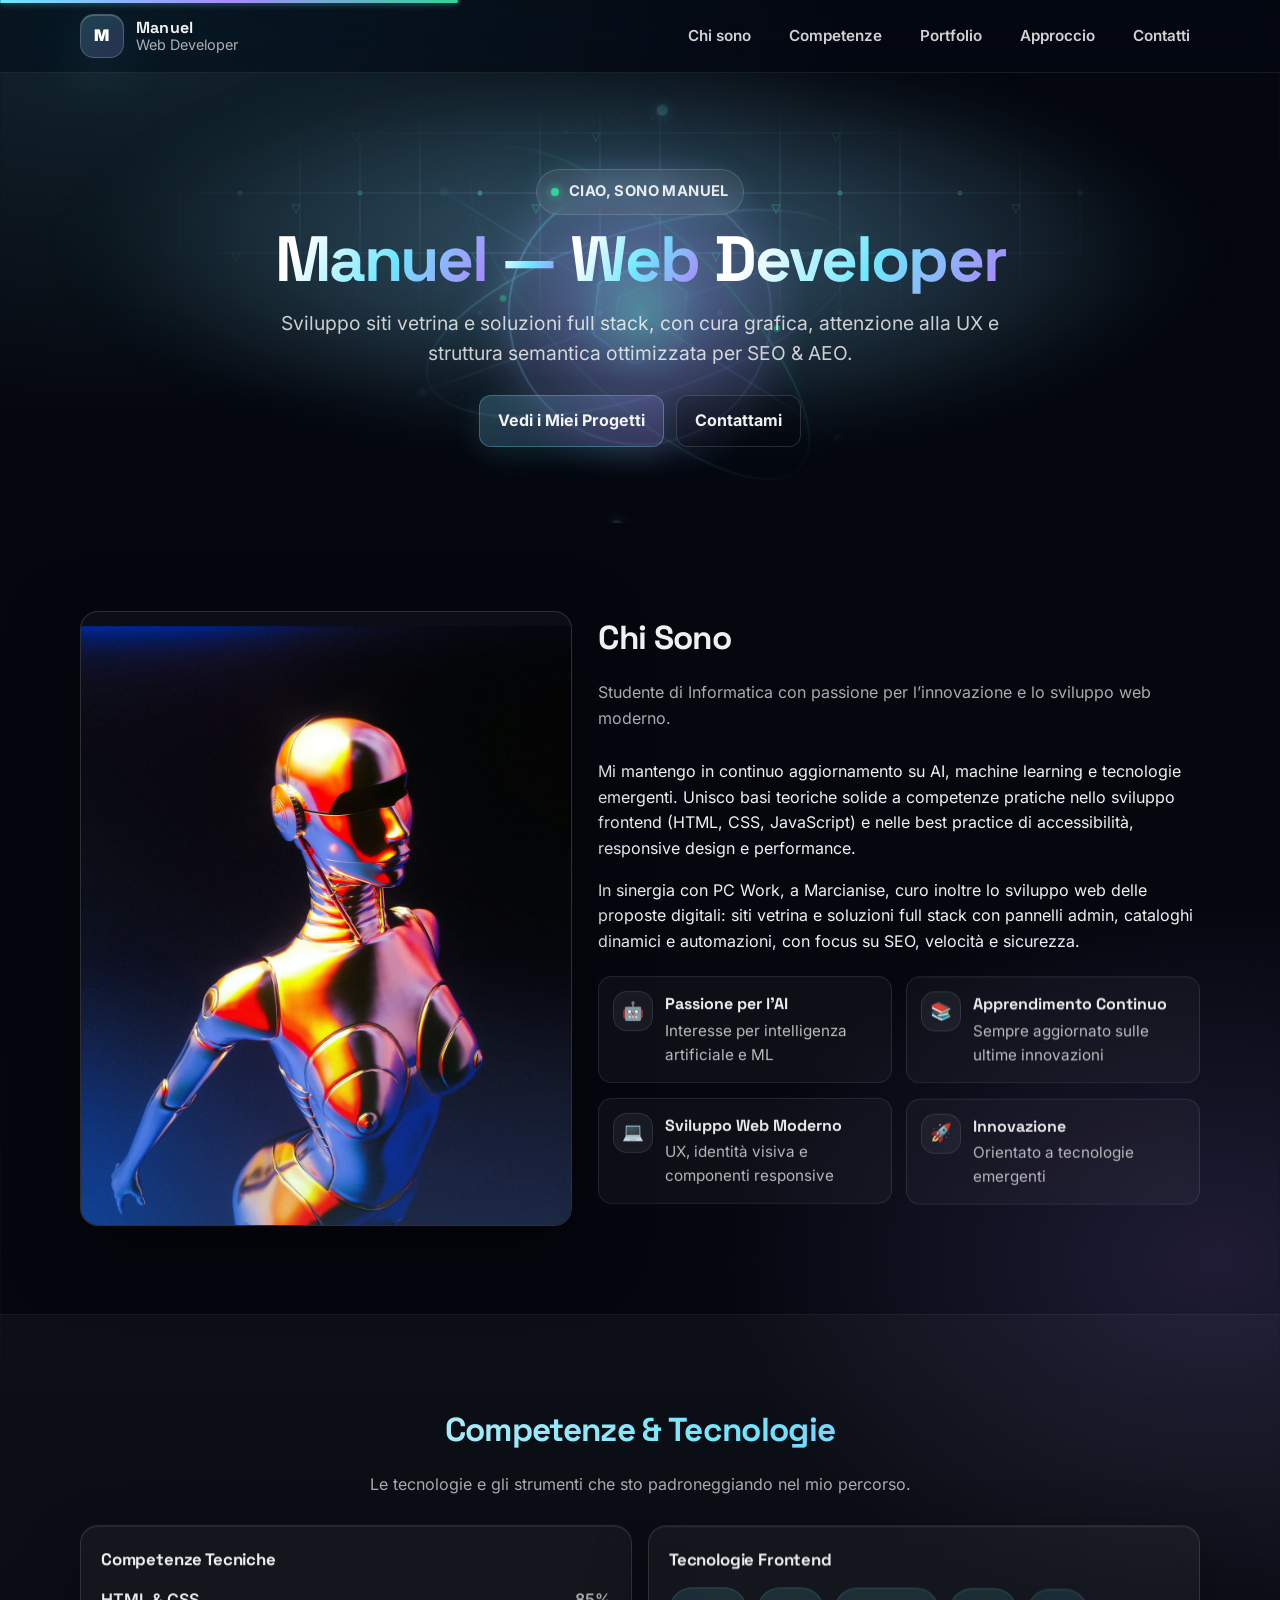
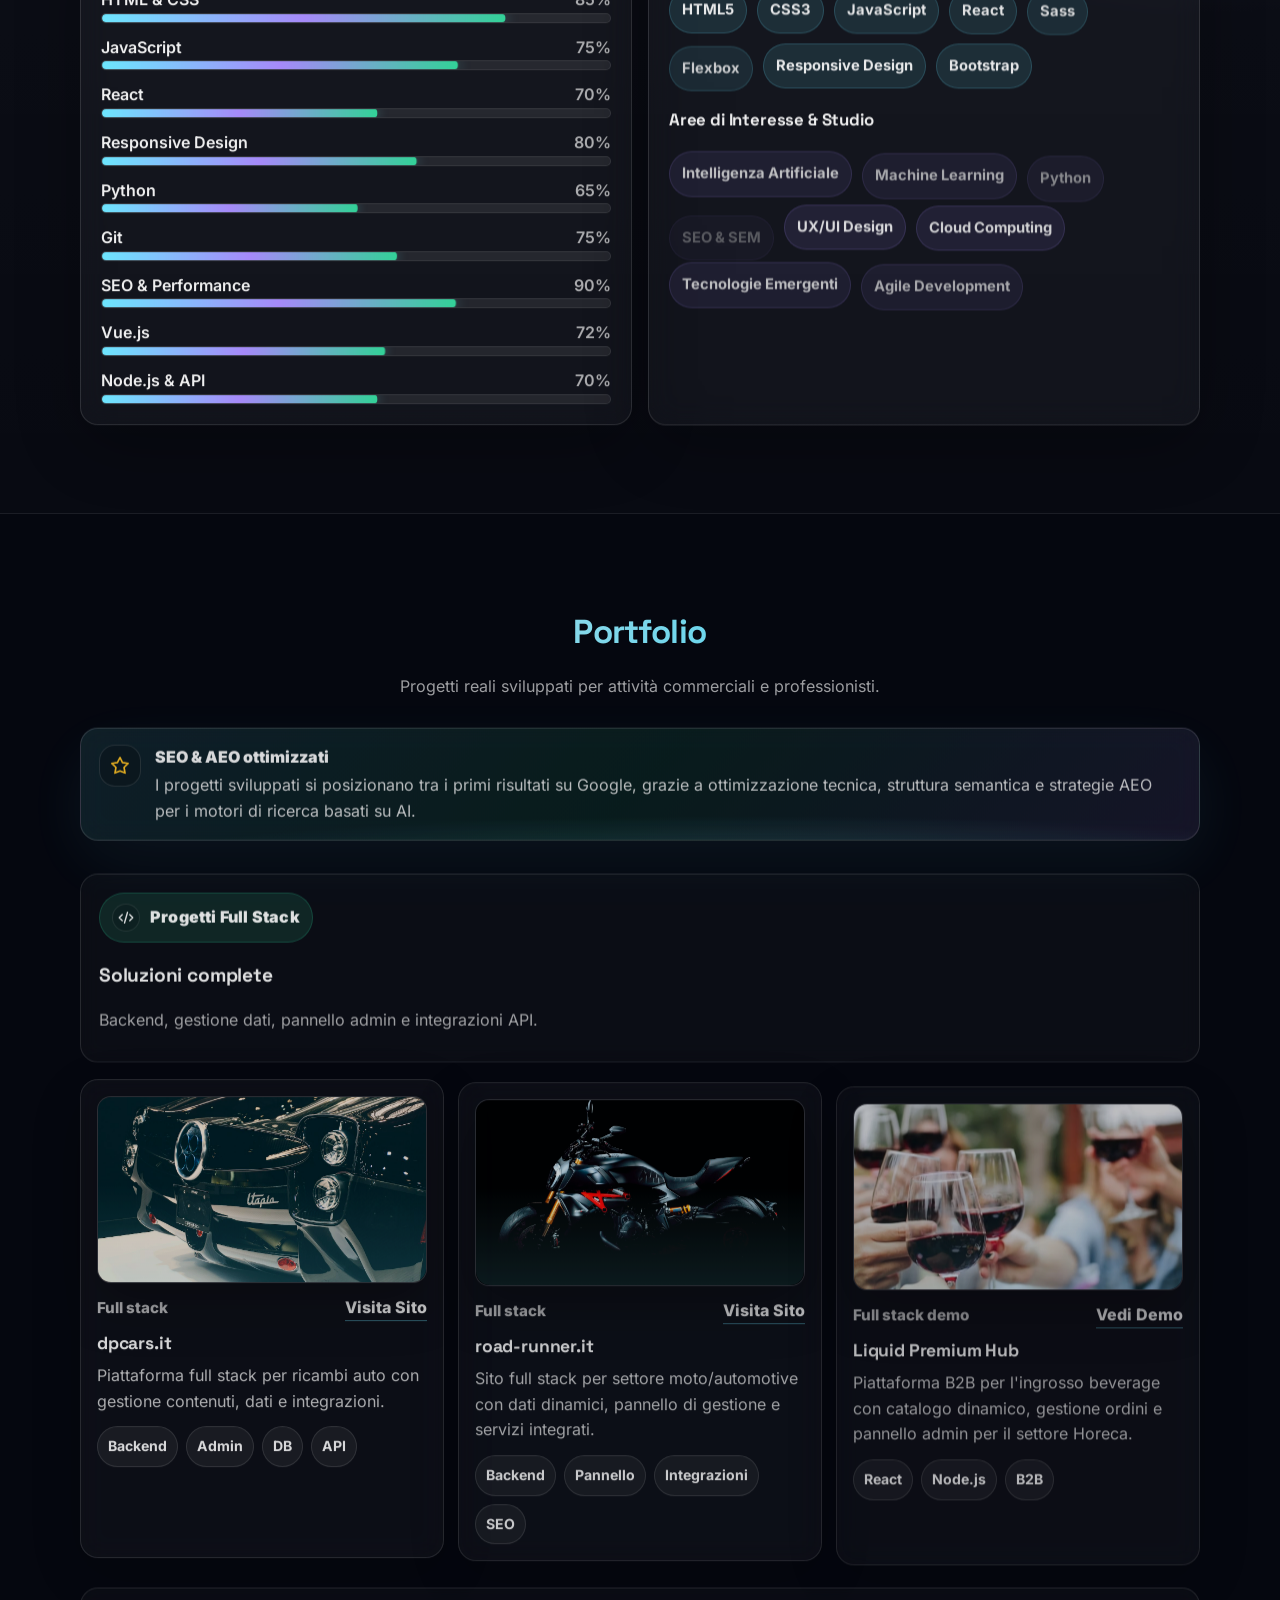
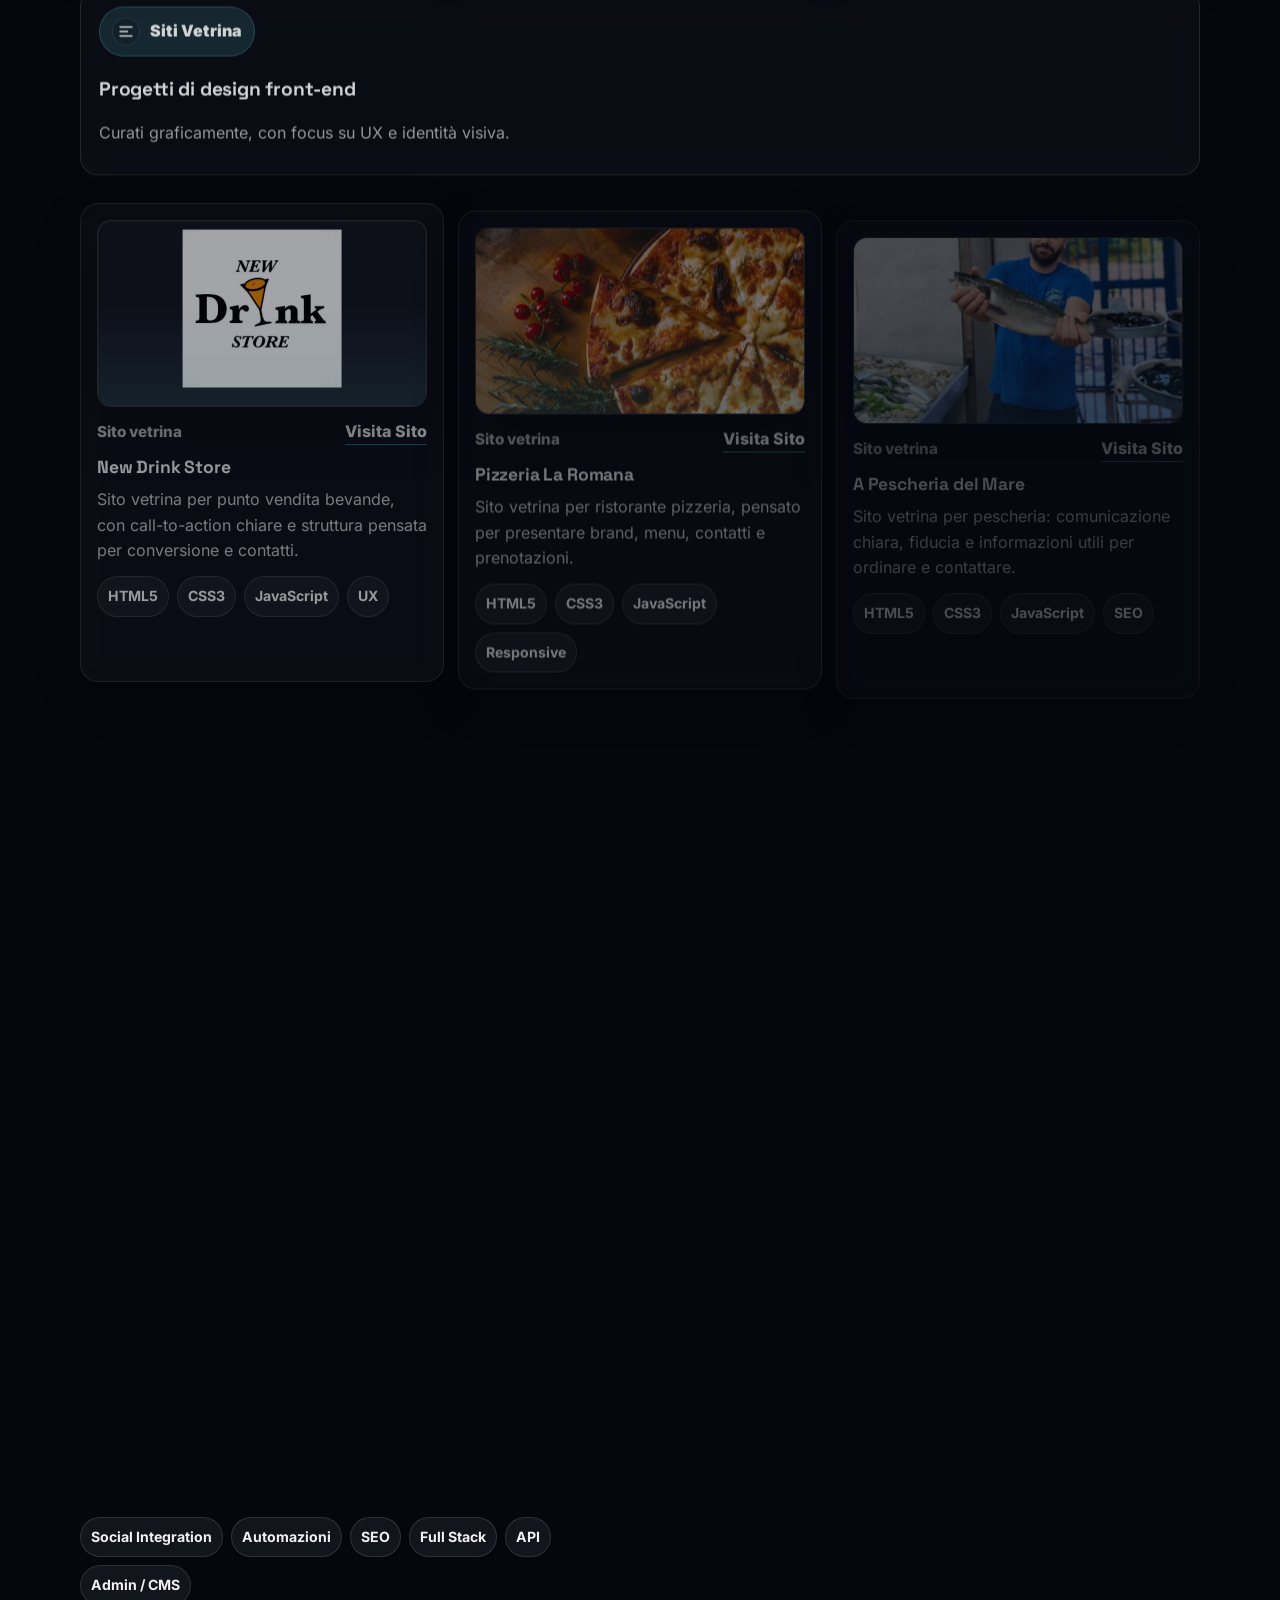
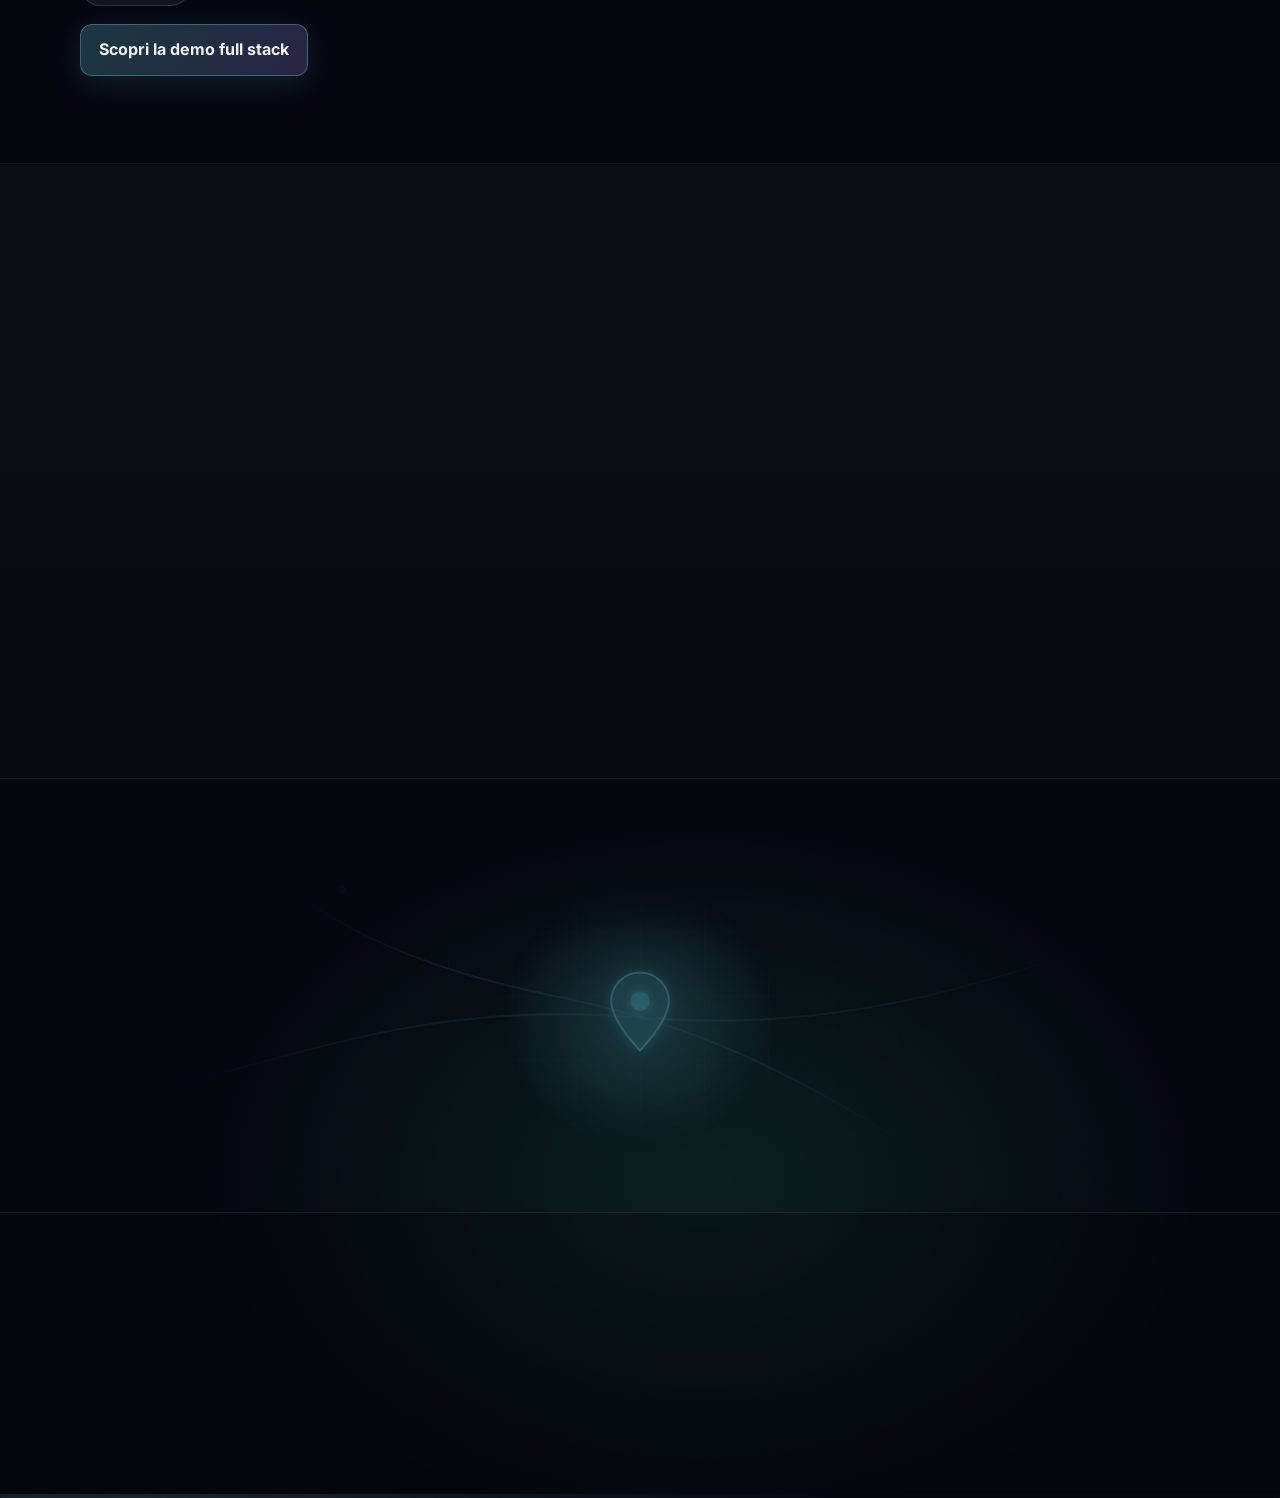
==== commit f3f6c7ad: "Aggiunge Privacy e Cookie Policy (GDPR), font locali e header di sicurezza Netlify" ====
--- a/index.html
+++ b/index.html
@@ -8,12 +8,8 @@
       name="description"
       content="Portfolio di Manuel — Web Developer. Siti vetrina e progetti full stack con focus su UX, identità visiva, SEO e AEO."
     />
-    <link rel="preconnect" href="https://fonts.googleapis.com" />
-    <link rel="preconnect" href="https://fonts.gstatic.com" crossorigin />
-    <link
-      href="https://fonts.googleapis.com/css2?family=Inter:wght@400;500;600;700;800;900&family=Space+Grotesk:wght@500;600;700&display=swap"
-      rel="stylesheet"
-    />
+    <!-- Font ospitati localmente (nessuna connessione a server esterni) -->
+    <link rel="stylesheet" href="./assets/fonts/fonts.css" />
     <link rel="stylesheet" href="./styles.css" />
   </head>
   <body>
@@ -596,23 +592,6 @@
           </div>
 
           <div class="contact-grid">
-            <a class="contact-card" href="mailto:webcreator@libero.it">
-              <span class="contact-icon" aria-hidden="true">
-                <svg viewBox="0 0 24 24" width="22" height="22" fill="none" xmlns="http://www.w3.org/2000/svg">
-                  <path
-                    d="M4 7.5A2.5 2.5 0 0 1 6.5 5h11A2.5 2.5 0 0 1 20 7.5v9A2.5 2.5 0 0 1 17.5 19h-11A2.5 2.5 0 0 1 4 16.5v-9z"
-                    stroke="currentColor"
-                    stroke-width="1.8"
-                  />
-                  <path d="M5 7l7 6 7-6" stroke="currentColor" stroke-width="1.8" stroke-linecap="round" stroke-linejoin="round" />
-                </svg>
-              </span>
-              <div class="contact-body">
-                <div class="contact-label">Email</div>
-                <div class="contact-value">webcreator@libero.it</div>
-              </div>
-            </a>
-
             <a class="contact-card" href="https://wa.me/393887780146" target="_blank" rel="noopener noreferrer">
               <span class="contact-icon whatsapp" aria-hidden="true">
                 <svg viewBox="0 0 24 24" width="22" height="22" fill="none" xmlns="http://www.w3.org/2000/svg">
@@ -709,20 +688,14 @@
               />
             </svg>
           </a>
-          <a class="icon-btn" href="mailto:webcreator@libero.it" aria-label="Email">
-            <svg viewBox="0 0 24 24" width="20" height="20" fill="none" xmlns="http://www.w3.org/2000/svg">
-              <path
-                d="M4 7.5A2.5 2.5 0 0 1 6.5 5h11A2.5 2.5 0 0 1 20 7.5v9A2.5 2.5 0 0 1 17.5 19h-11A2.5 2.5 0 0 1 4 16.5v-9z"
-                stroke="currentColor"
-                stroke-width="1.8"
-              />
-              <path d="M5 7l7 6 7-6" stroke="currentColor" stroke-width="1.8" stroke-linecap="round" stroke-linejoin="round" />
-            </svg>
-          </a>
         </div>
 
         <div class="footer-bottom">
           <span>© <span id="year"></span> Manuel — Web Developer</span>
+          <nav class="footer-legal" aria-label="Informazioni legali">
+            <a href="./privacy.html#privacy">Privacy Policy (GDPR)</a>
+            <a href="./privacy.html#cookie">Cookie Policy</a>
+          </nav>
         </div>
       </div>
     </footer>
--- a/assets/fonts/fonts.css
+++ b/assets/fonts/fonts.css
@@ -0,0 +1,41 @@
+/* Font ospitati localmente — nessun trasferimento di dati a Google Fonts */
+
+@font-face {
+  font-family: "Inter";
+  font-style: normal;
+  font-weight: 400 900;
+  font-display: swap;
+  src: url("./inter-latin.woff2") format("woff2");
+  unicode-range: U+0000-00FF, U+0131, U+0152-0153, U+02BB-02BC, U+02C6, U+02DA, U+02DC, U+0304, U+0308, U+0329, U+2000-206F, U+20AC, U+2122,
+    U+2191, U+2193, U+2212, U+2215, U+FEFF, U+FFFD;
+}
+
+@font-face {
+  font-family: "Inter";
+  font-style: normal;
+  font-weight: 400 900;
+  font-display: swap;
+  src: url("./inter-latin-ext.woff2") format("woff2");
+  unicode-range: U+0102-0103, U+0110-0111, U+0128-0129, U+0168-0169, U+01A0-01A1, U+01AF-01B0, U+0300-0301, U+0303-0304, U+0308-0309, U+0323,
+    U+0329, U+1EA0-1EF9, U+20AB;
+}
+
+@font-face {
+  font-family: "Space Grotesk";
+  font-style: normal;
+  font-weight: 500 700;
+  font-display: swap;
+  src: url("./space-grotesk-latin.woff2") format("woff2");
+  unicode-range: U+0000-00FF, U+0131, U+0152-0153, U+02BB-02BC, U+02C6, U+02DA, U+02DC, U+0304, U+0308, U+0329, U+2000-206F, U+20AC, U+2122,
+    U+2191, U+2193, U+2212, U+2215, U+FEFF, U+FFFD;
+}
+
+@font-face {
+  font-family: "Space Grotesk";
+  font-style: normal;
+  font-weight: 500 700;
+  font-display: swap;
+  src: url("./space-grotesk-latin-ext.woff2") format("woff2");
+  unicode-range: U+0102-0103, U+0110-0111, U+0128-0129, U+0168-0169, U+01A0-01A1, U+01AF-01B0, U+0300-0301, U+0303-0304, U+0308-0309, U+0323,
+    U+0329, U+1EA0-1EF9, U+20AB;
+}
--- a/styles.css
+++ b/styles.css
@@ -1029,8 +1029,10 @@
   position: relative;
   z-index: 1;
   display: grid;
-  grid-template-columns: repeat(3, minmax(0, 1fr));
+  grid-template-columns: repeat(2, minmax(0, 1fr));
   gap: 14px;
+  max-width: 820px;
+  margin: 0 auto;
 }
 
 .contact-card {
@@ -1166,6 +1168,115 @@
 .footer-bottom {
   color: rgba(255, 255, 255, 0.65);
   font-weight: 700;
+  display: flex;
+  flex-wrap: wrap;
+  gap: 10px 18px;
+  align-items: center;
+  justify-content: space-between;
+}
+
+.footer-legal {
+  display: flex;
+  flex-wrap: wrap;
+  gap: 14px;
+}
+
+.footer-legal a {
+  color: rgba(255, 255, 255, 0.72);
+  font-weight: 600;
+  transition: color 160ms ease;
+}
+
+.footer-legal a:hover {
+  color: var(--primary);
+}
+
+/* ---- Legal pages ---- */
+.legal-page {
+  padding-top: 64px;
+}
+
+.legal-content {
+  max-width: 840px;
+  margin: 0 auto;
+}
+
+.legal-updated {
+  margin: 0 0 22px;
+  color: rgba(255, 255, 255, 0.6);
+  font-size: 0.95rem;
+  font-weight: 600;
+}
+
+.legal-toc {
+  padding: 18px 20px;
+  margin-bottom: 34px;
+  border-radius: var(--radius-sm);
+  background: rgba(255, 255, 255, 0.04);
+  border: 1px solid rgba(255, 255, 255, 0.1);
+}
+
+.legal-toc strong {
+  display: block;
+  font-family: var(--font-display);
+  margin-bottom: 8px;
+}
+
+.legal-toc ul {
+  margin: 0;
+  padding-left: 20px;
+  display: grid;
+  gap: 6px;
+}
+
+.legal-content section {
+  scroll-margin-top: 90px;
+}
+
+.legal-content h2 {
+  font-size: clamp(1.5rem, 2.2vw, 1.9rem);
+  margin: 0 0 14px;
+  padding-bottom: 10px;
+  border-bottom: 1px solid rgba(255, 255, 255, 0.1);
+}
+
+.legal-content section + section {
+  margin-top: 44px;
+}
+
+.legal-content h3 {
+  margin: 26px 0 8px;
+  font-size: 1.08rem;
+  letter-spacing: -0.01em;
+}
+
+.legal-content p,
+.legal-content li {
+  color: rgba(255, 255, 255, 0.78);
+}
+
+.legal-content p {
+  margin: 0 0 12px;
+}
+
+.legal-content ul {
+  margin: 0 0 14px;
+  padding-left: 22px;
+  display: grid;
+  gap: 8px;
+}
+
+.legal-content a {
+  color: var(--primary);
+  text-decoration: underline;
+  text-decoration-color: rgba(110, 231, 255, 0.35);
+  text-underline-offset: 3px;
+  transition: color 160ms ease, text-decoration-color 160ms ease;
+}
+
+.legal-content a:hover {
+  color: var(--primary2);
+  text-decoration-color: currentColor;
 }
 
 /* ---- Reveal base states (JS-driven) ---- */
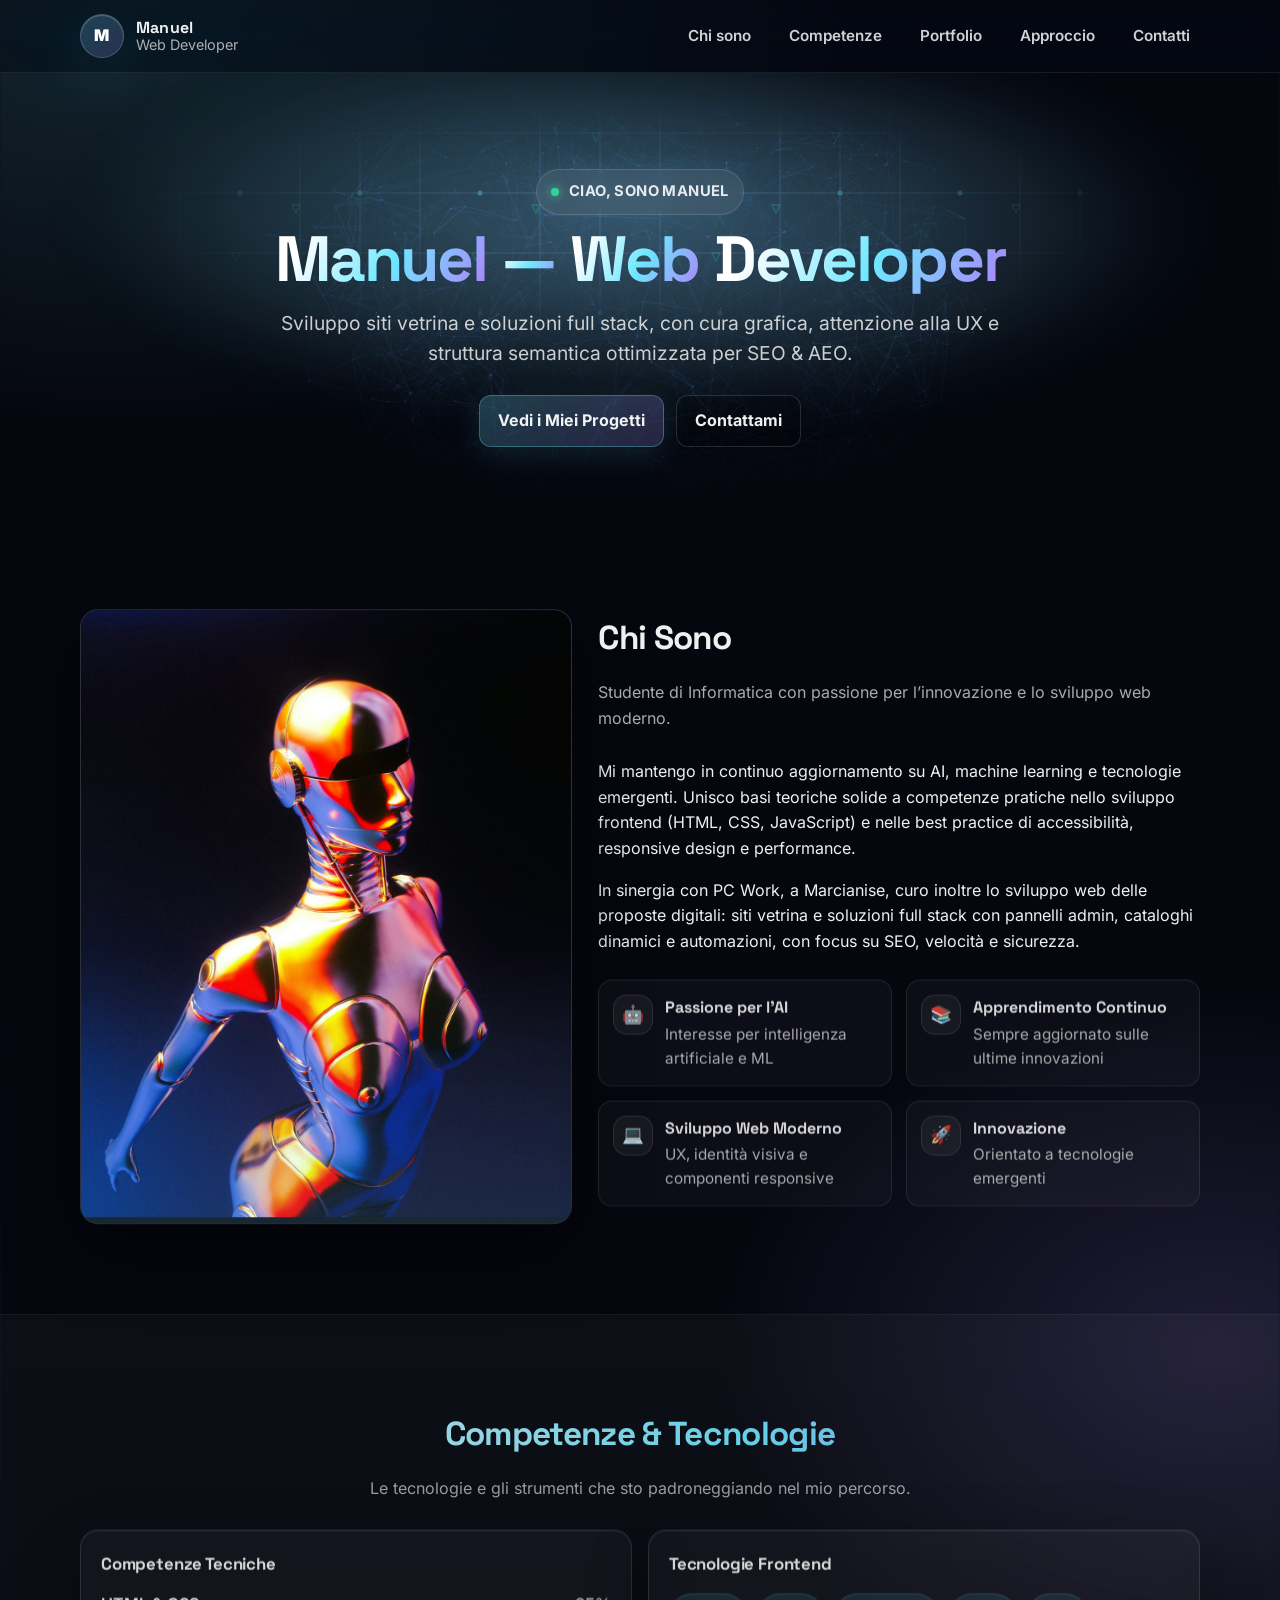
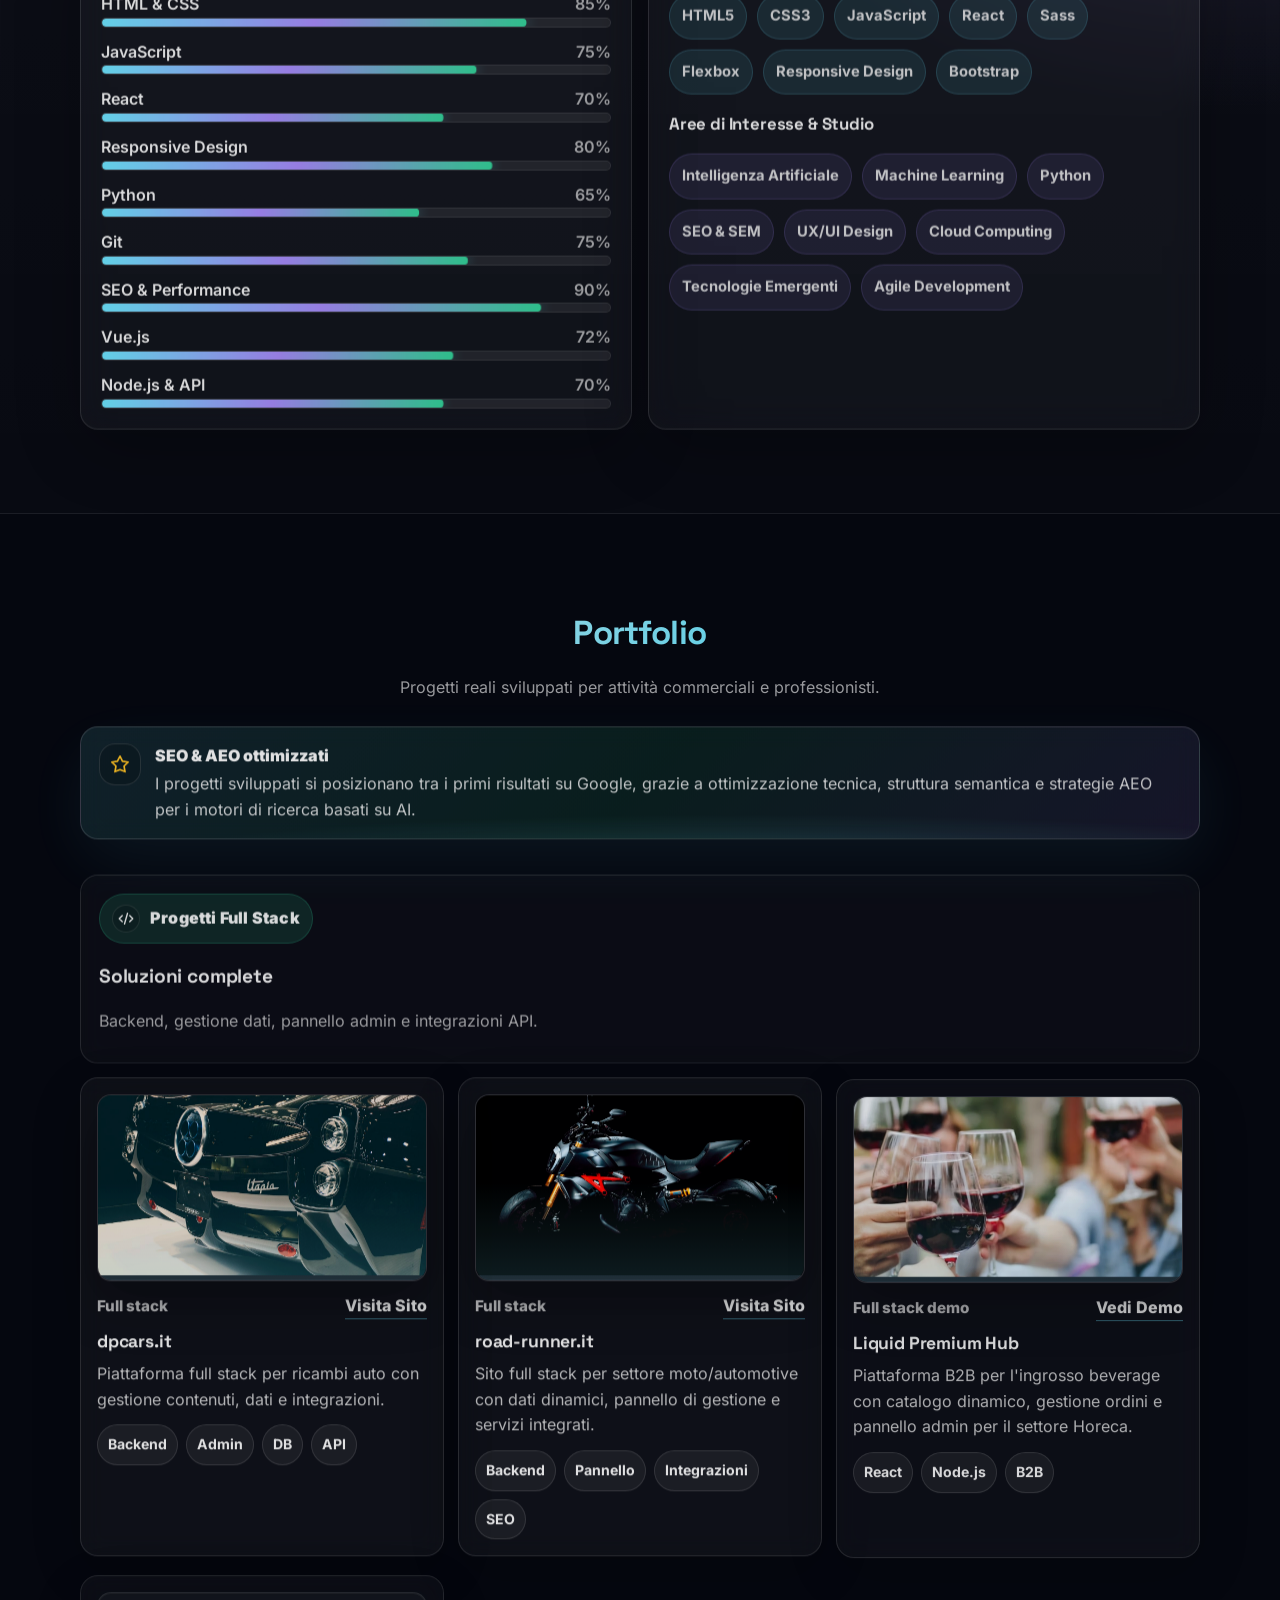
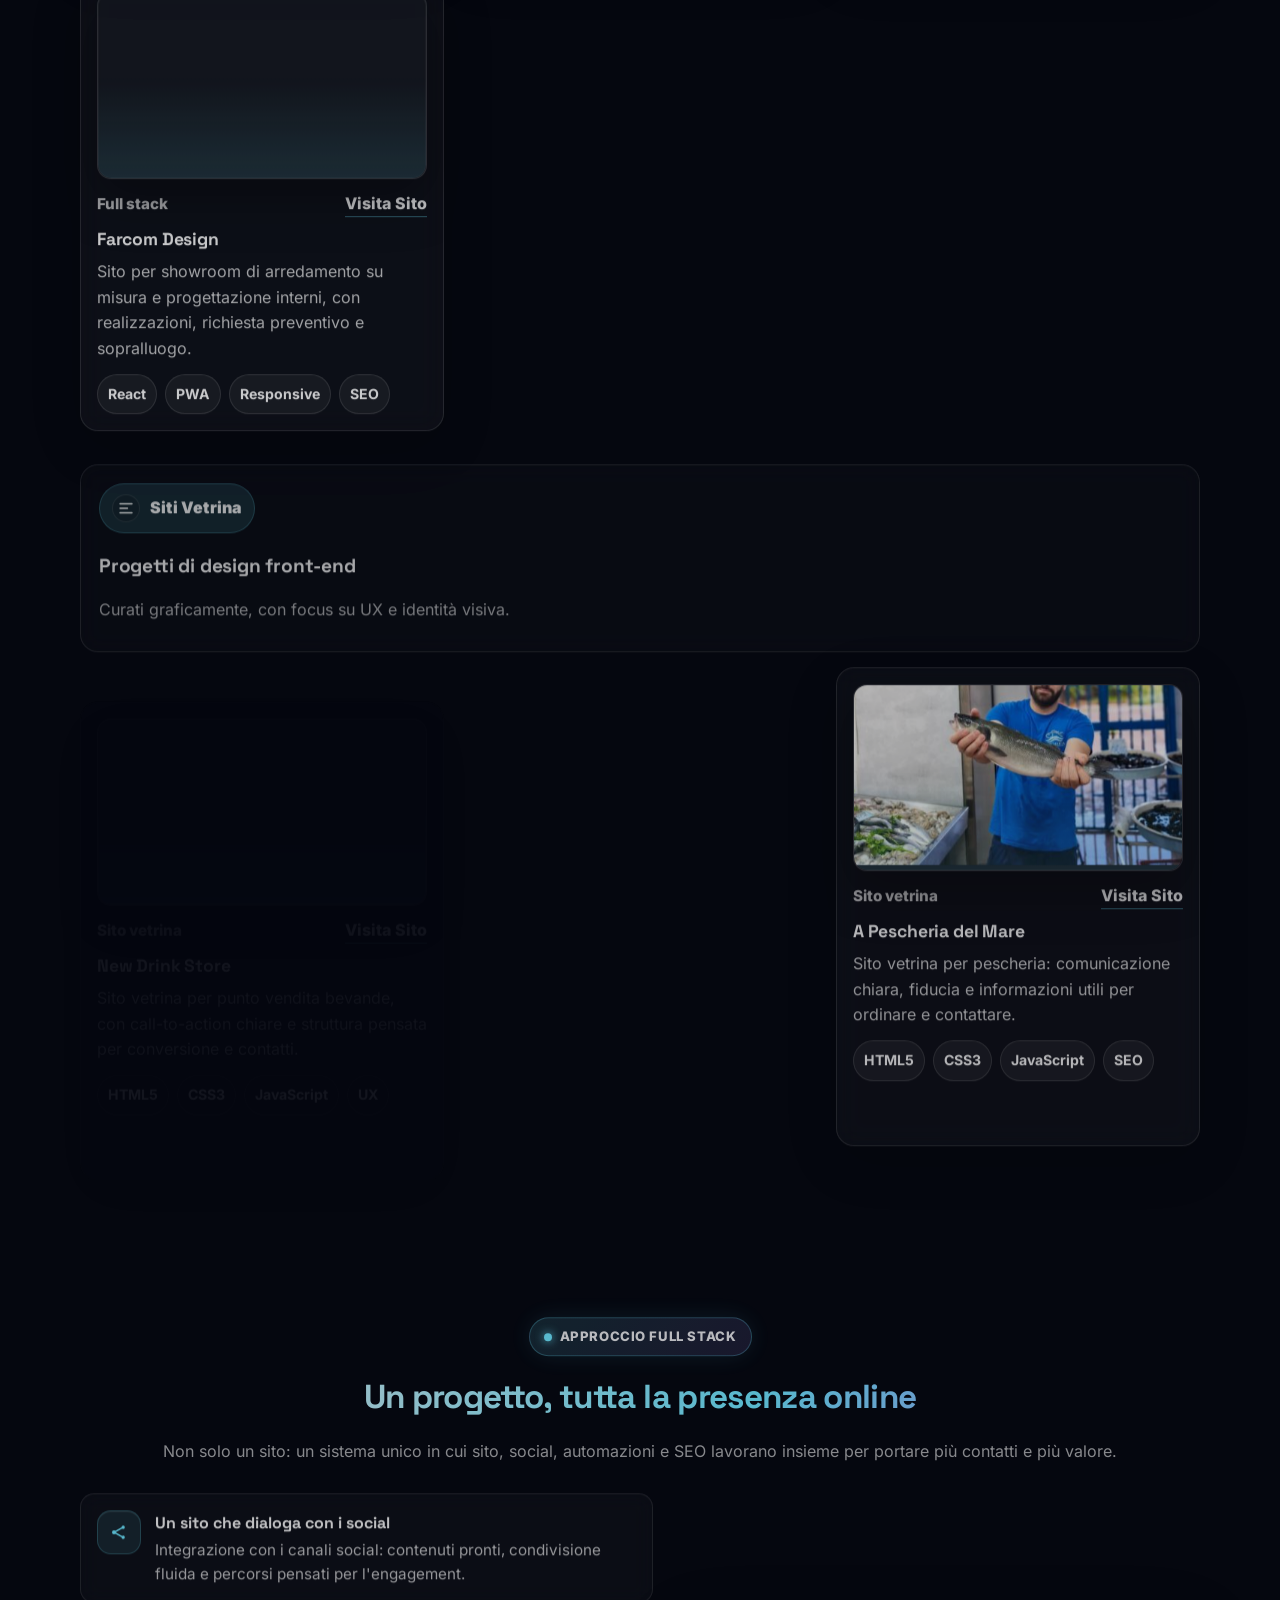
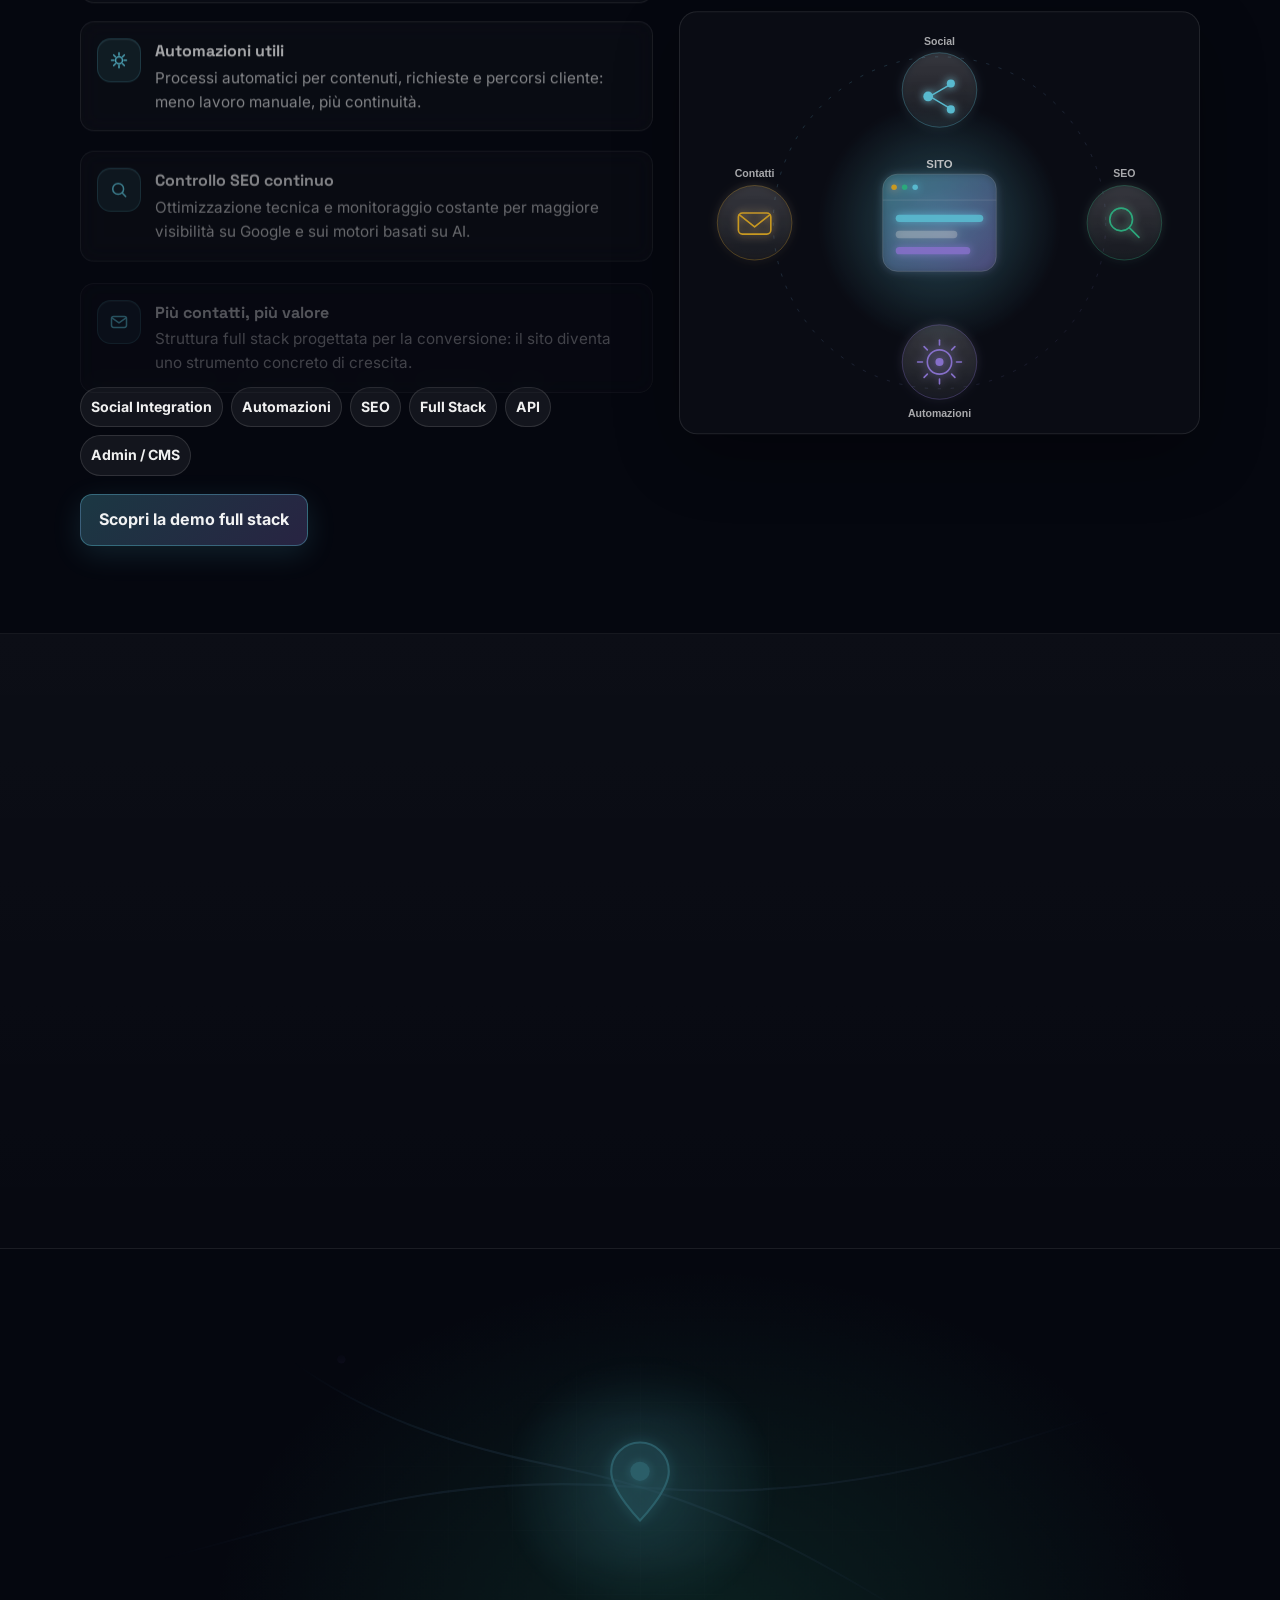
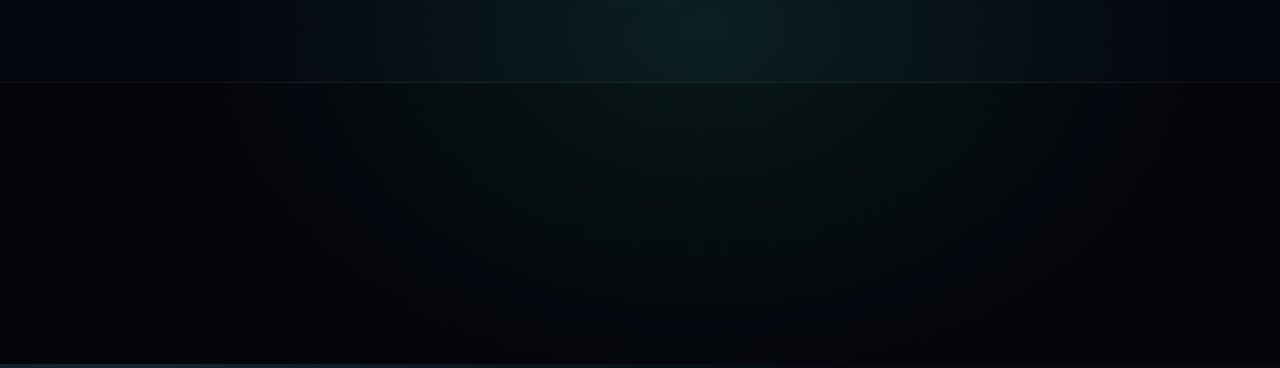
==== commit 9fa87ea5: "Aggiunge progetto Farcom Design, screenshot reali portfolio, CTA WhatsApp e logo tondo" ====
--- a/index.html
+++ b/index.html
@@ -8,6 +8,8 @@
       name="description"
       content="Portfolio di Manuel — Web Developer. Siti vetrina e progetti full stack con focus su UX, identità visiva, SEO e AEO."
     />
+    <meta name="theme-color" content="#05070f" />
+    <link rel="icon" href="./assets/img/favicon.svg" type="image/svg+xml" />
     <!-- Font ospitati localmente (nessuna connessione a server esterni) -->
     <link rel="stylesheet" href="./assets/fonts/fonts.css" />
     <link rel="stylesheet" href="./styles.css" />
@@ -47,11 +49,12 @@
           </p>
           <div class="hero-cta">
             <a class="btn primary" href="#portfolio">Vedi i Miei Progetti</a>
-            <a class="btn ghost" href="#contact">Contattami</a>
+            <a class="btn ghost" href="https://wa.me/393887780146?text=Ciao%20Manuel!%20Ho%20visto%20il%20tuo%20sito%20e%20vorrei%20un%20preventivo%20per%20un%20progetto%20web." target="_blank" rel="noopener noreferrer">Contattami</a>
           </div>
         </div>
         <div class="hero-bg" aria-hidden="true"></div>
         <div class="hero-grid" aria-hidden="true"></div>
+        <canvas class="hero-canvas" id="hero-canvas" aria-hidden="true"></canvas>
         <div class="hero-visual" aria-hidden="true">
           <img
             src="./assets/img/hero-visual.svg"
@@ -328,6 +331,33 @@
                   <span class="tag" role="listitem">B2B</span>
                 </div>
               </article>
+
+              <article class="project">
+                <figure class="project-media">
+                  <img
+                    src="./assets/projects/farcomarredi.jpg"
+                    alt="Arredi su misura per barber shop, uffici e negozi: anteprima del sito Farcom Design"
+                    width="1280"
+                    height="720"
+                    loading="lazy"
+                    decoding="async"
+                  />
+                </figure>
+                <div class="project-meta">
+                  <span class="project-kicker">Full stack</span>
+                  <a class="project-link" href="https://www.farcomarredi.it" target="_blank" rel="noopener noreferrer">Visita Sito</a>
+                </div>
+                <h4 class="project-title">Farcom Design</h4>
+                <p class="project-desc">
+                  Sito per showroom di arredamento su misura e progettazione interni, con realizzazioni, richiesta preventivo e sopralluogo.
+                </p>
+                <div class="tag-row" role="list">
+                  <span class="tag" role="listitem">React</span>
+                  <span class="tag" role="listitem">PWA</span>
+                  <span class="tag" role="listitem">Responsive</span>
+                  <span class="tag" role="listitem">SEO</span>
+                </div>
+              </article>
             </div>
           </div>
 
@@ -352,7 +382,7 @@
 
             <div class="project-grid">
               <article class="project">
-                <figure class="project-media contain">
+                <figure class="project-media">
                   <img
                     src="./assets/projects/new-drink-store.jpg"
                     alt="Anteprima del sito New Drink Store"
@@ -592,7 +622,7 @@
           </div>
 
           <div class="contact-grid">
-            <a class="contact-card" href="https://wa.me/393887780146" target="_blank" rel="noopener noreferrer">
+            <a class="contact-card" href="https://wa.me/393887780146?text=Ciao%20Manuel!%20Ho%20visto%20il%20tuo%20sito%20e%20vorrei%20un%20preventivo%20per%20un%20progetto%20web." target="_blank" rel="noopener noreferrer">
               <span class="contact-icon whatsapp" aria-hidden="true">
                 <svg viewBox="0 0 24 24" width="22" height="22" fill="none" xmlns="http://www.w3.org/2000/svg">
                   <path
@@ -674,7 +704,7 @@
               <path d="M17.7 6.3h.01" stroke="currentColor" stroke-width="2.6" stroke-linecap="round" />
             </svg>
           </a>
-          <a class="icon-btn" href="https://wa.me/393887780146" target="_blank" rel="noopener noreferrer" aria-label="WhatsApp">
+          <a class="icon-btn" href="https://wa.me/393887780146?text=Ciao%20Manuel!%20Ho%20visto%20il%20tuo%20sito%20e%20vorrei%20un%20preventivo%20per%20un%20progetto%20web." target="_blank" rel="noopener noreferrer" aria-label="WhatsApp">
             <svg viewBox="0 0 24 24" width="20" height="20" fill="none" xmlns="http://www.w3.org/2000/svg">
               <path
                 d="M20 11.8a7.7 7.7 0 0 1-11.8 6.5L4 19l.8-4.1A7.7 7.7 0 1 1 20 11.8z"
@@ -703,5 +733,6 @@
     <script src="./assets/vendor/gsap.min.js"></script>
     <script src="./assets/vendor/ScrollTrigger.min.js"></script>
     <script src="./script.js"></script>
+    <script type="module" src="./src/hero-scene.js"></script>
   </body>
 </html>
--- a/styles.css
+++ b/styles.css
@@ -150,7 +150,7 @@
 .brand-mark {
   width: 44px;
   height: 44px;
-  border-radius: 14px;
+  border-radius: 50%;
   display: grid;
   place-items: center;
   font-weight: 900;
@@ -281,6 +281,58 @@
   width: 100%;
   height: auto;
   filter: drop-shadow(0 0 40px rgba(110, 231, 255, 0.25));
+}
+
+/* ---- Hero WebGL canvas (progressive enhancement) ----
+   Hidden by default and only surfaced once the module reports WebGL is up
+   (html.has-webgl). When active it replaces the static SVG hero visual.
+   Decorative: never grabs pointer events or text selection. */
+.hero-canvas {
+  position: absolute;
+  inset: 0;
+  width: 100%;
+  height: 100%;
+  z-index: 0;
+  display: none;
+  pointer-events: none;
+  user-select: none;
+  -webkit-user-select: none;
+  mask-image: radial-gradient(closest-side at 50% 48%, #000 58%, transparent 94%);
+  -webkit-mask-image: radial-gradient(closest-side at 50% 48%, #000 58%, transparent 94%);
+}
+
+html.has-webgl .hero-canvas {
+  display: block;
+  animation: heroCanvasIn 900ms ease both;
+}
+
+html.has-webgl .hero-visual {
+  display: none;
+}
+
+/* Drag-to-orbit affordance (fine pointers only; links keep the pointer). */
+@media (pointer: fine) {
+  html.has-webgl .hero {
+    cursor: grab;
+  }
+
+  html.has-webgl .hero.is-orbiting {
+    cursor: grabbing;
+  }
+
+  html.has-webgl .hero a,
+  html.has-webgl .hero button {
+    cursor: pointer;
+  }
+}
+
+@keyframes heroCanvasIn {
+  from {
+    opacity: 0;
+  }
+  to {
+    opacity: 1;
+  }
 }
 
 .kicker {
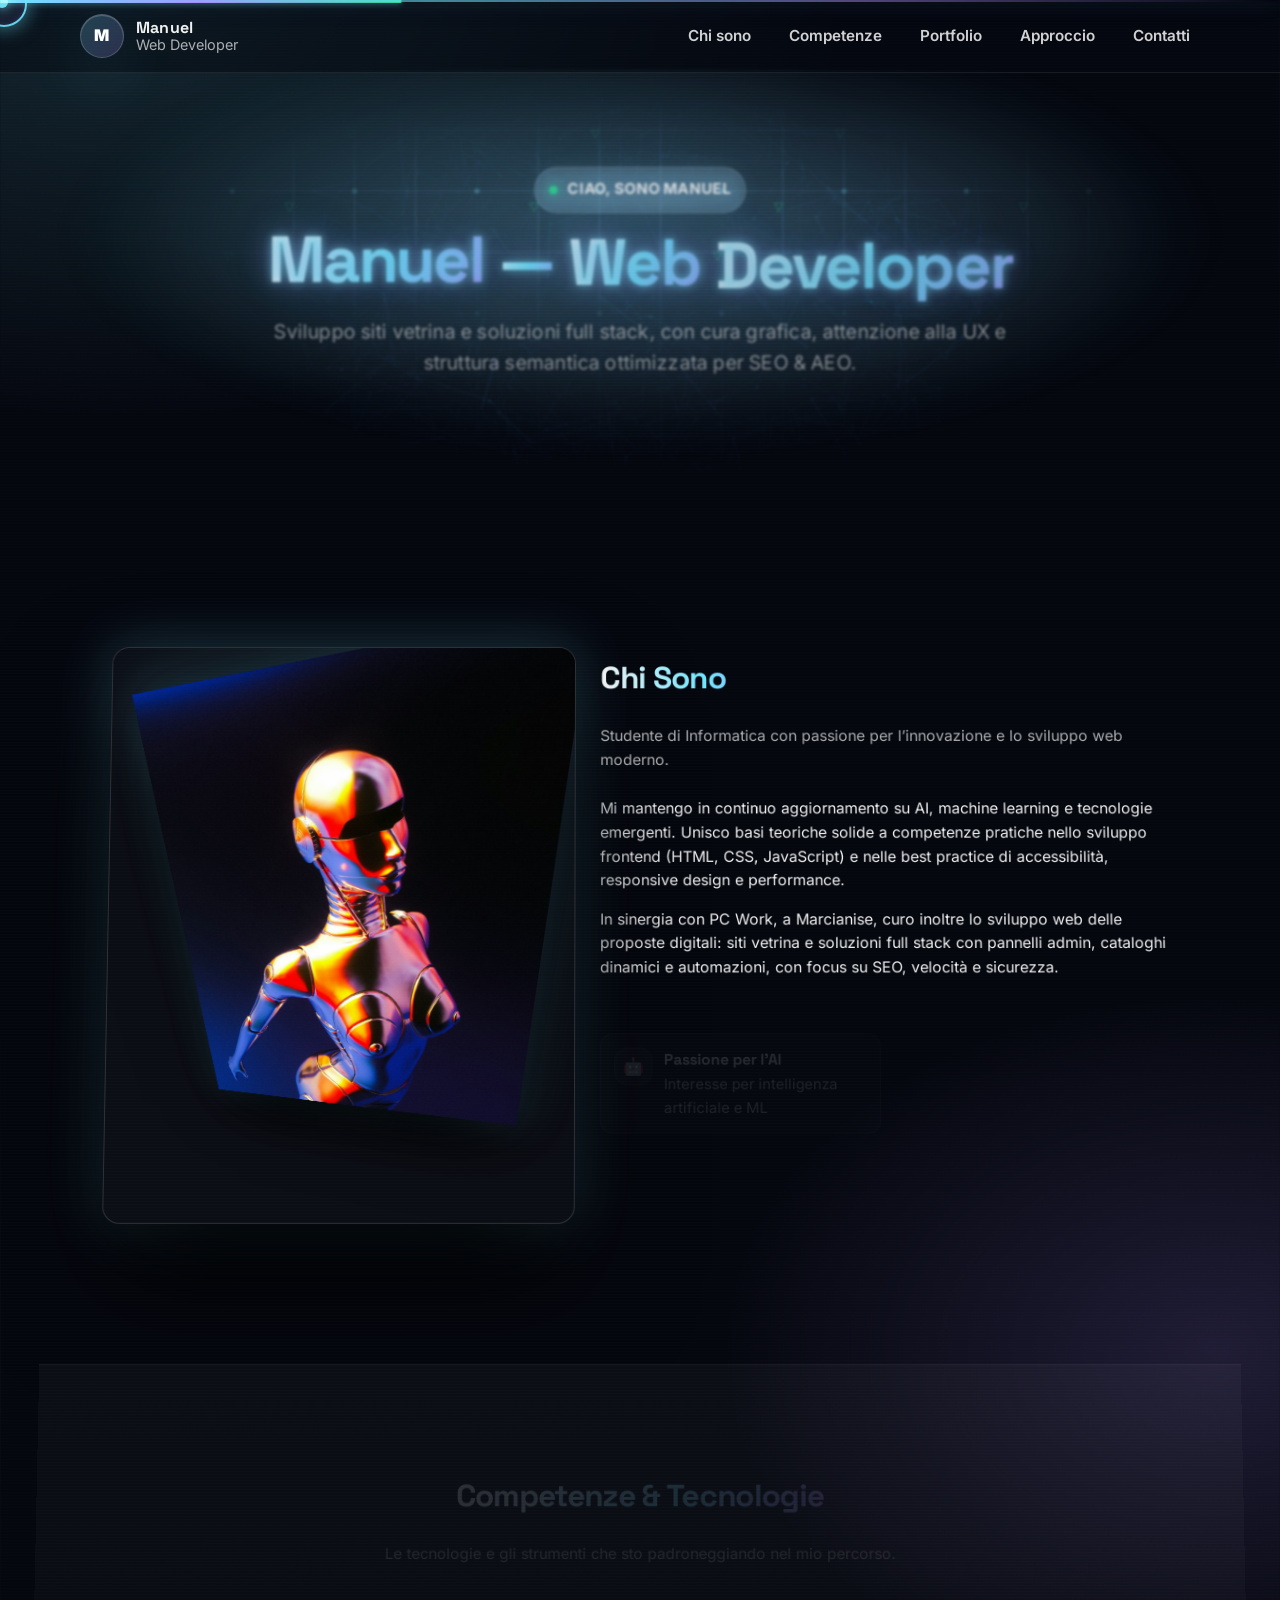
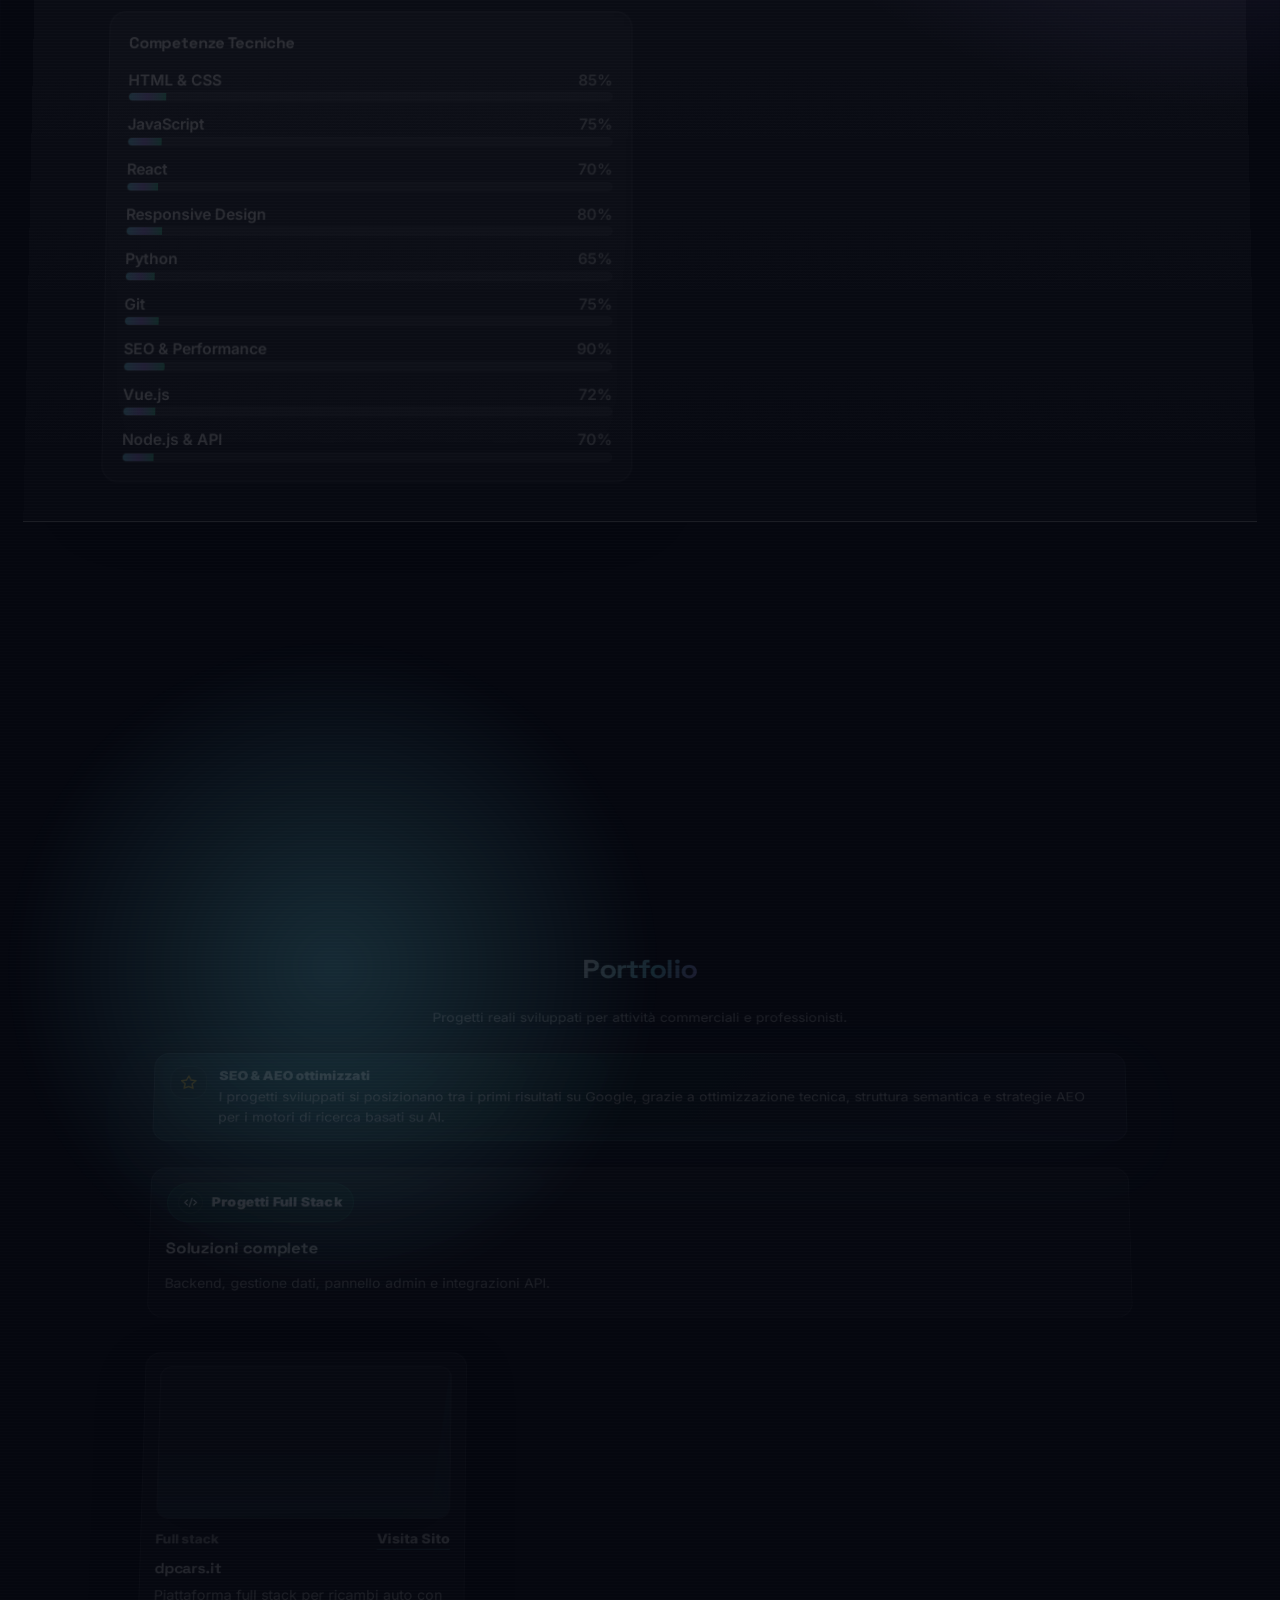
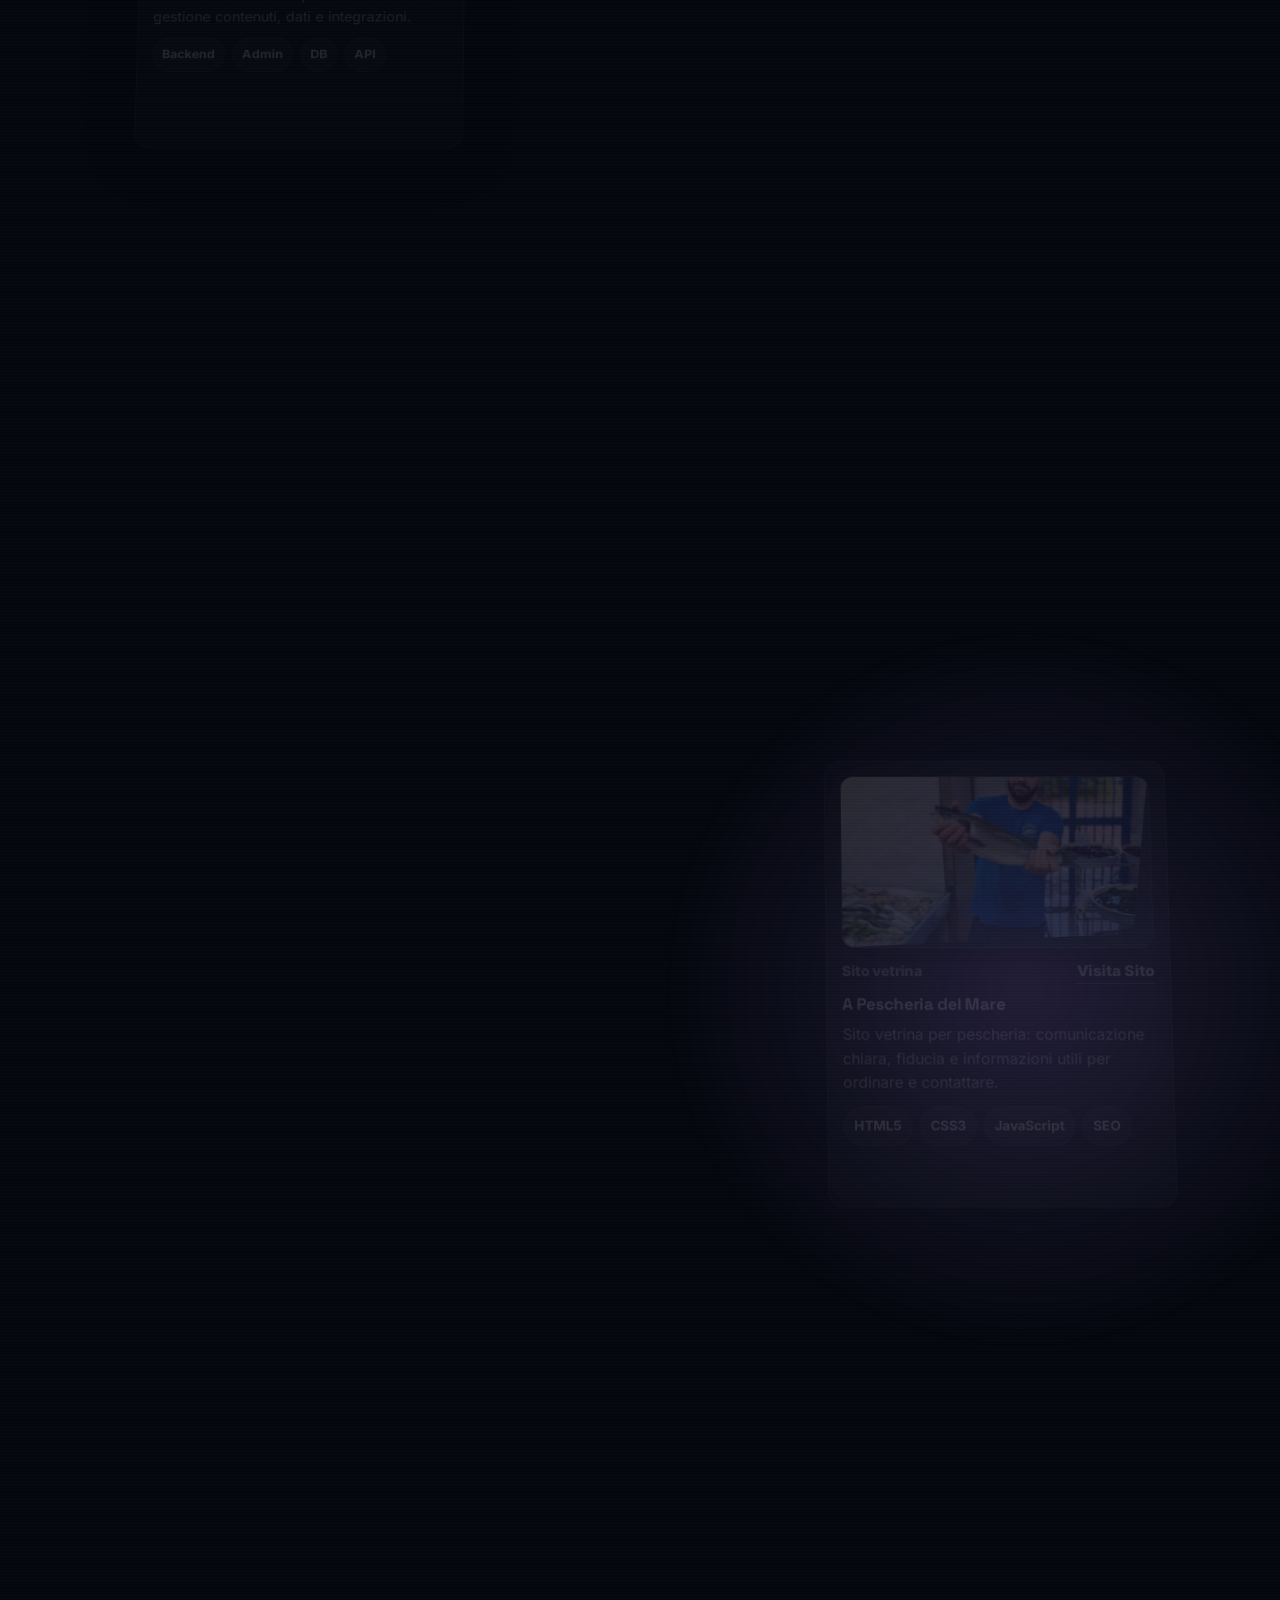
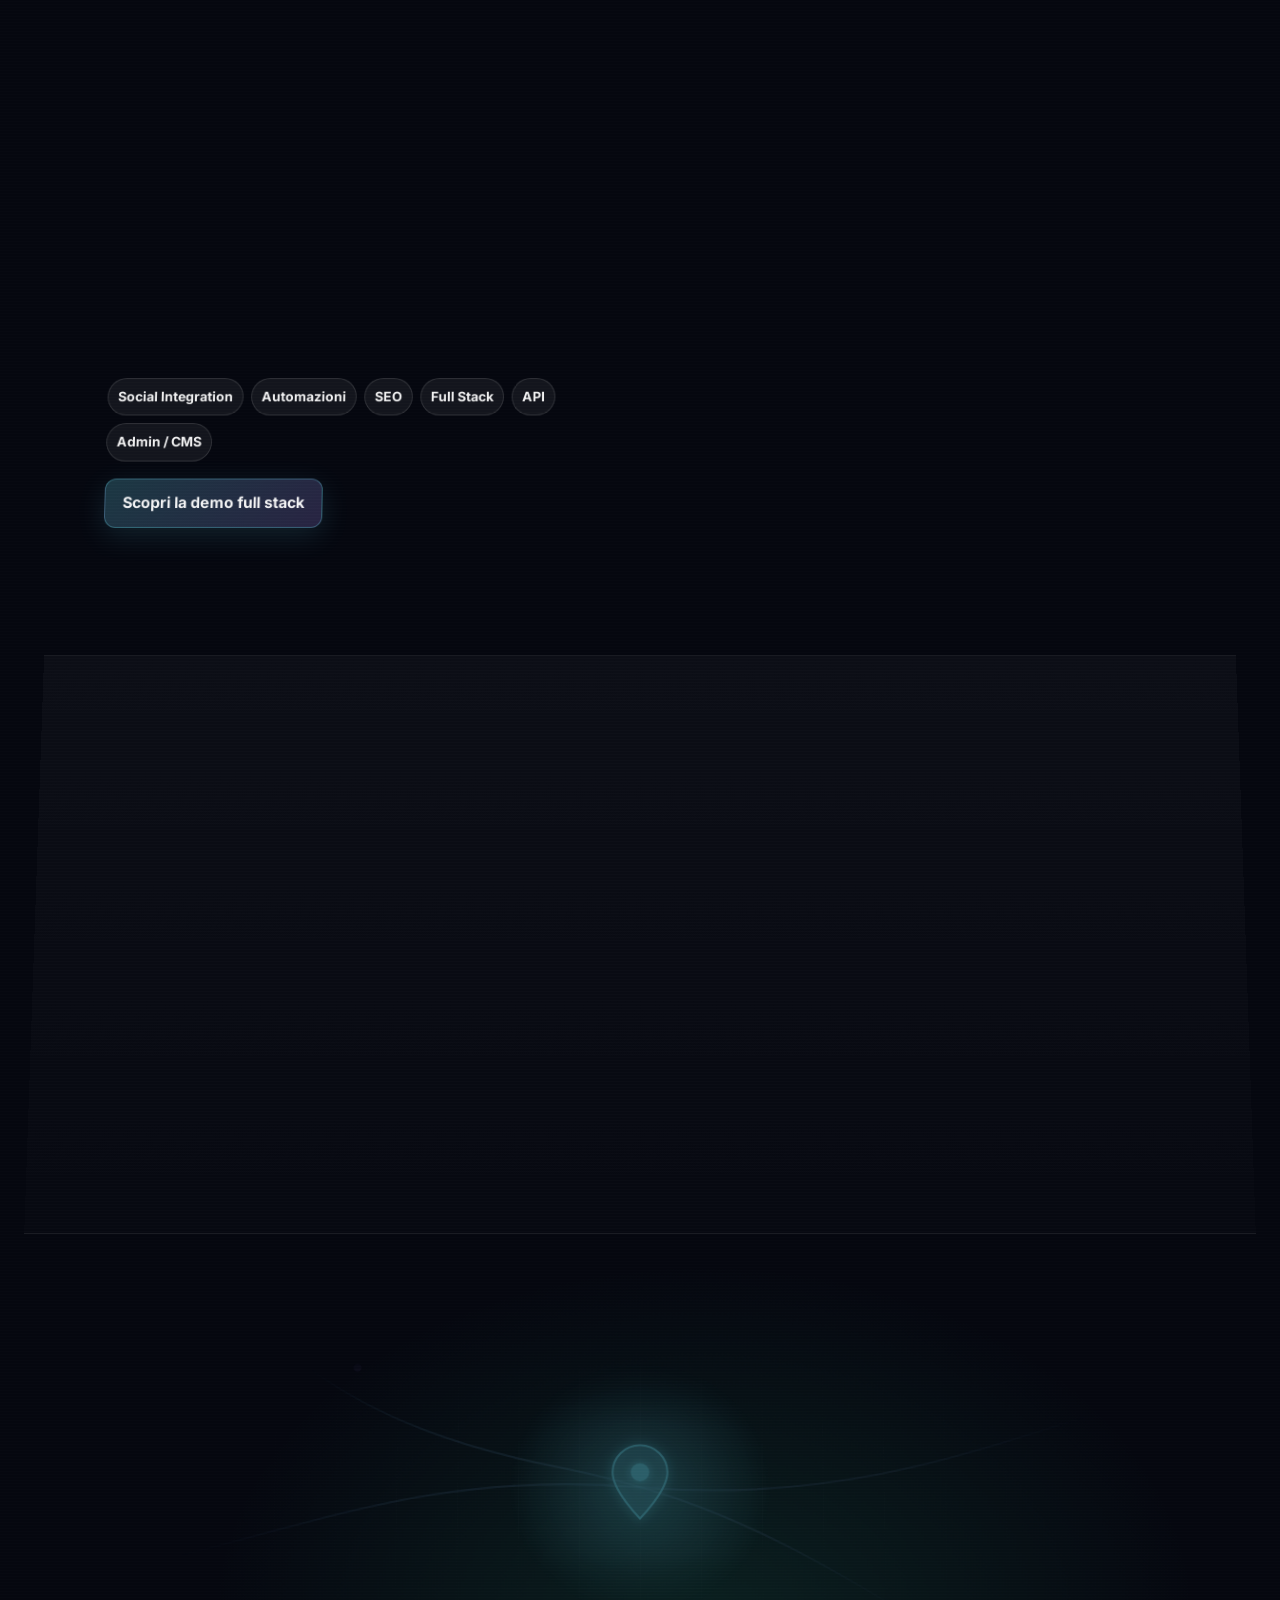
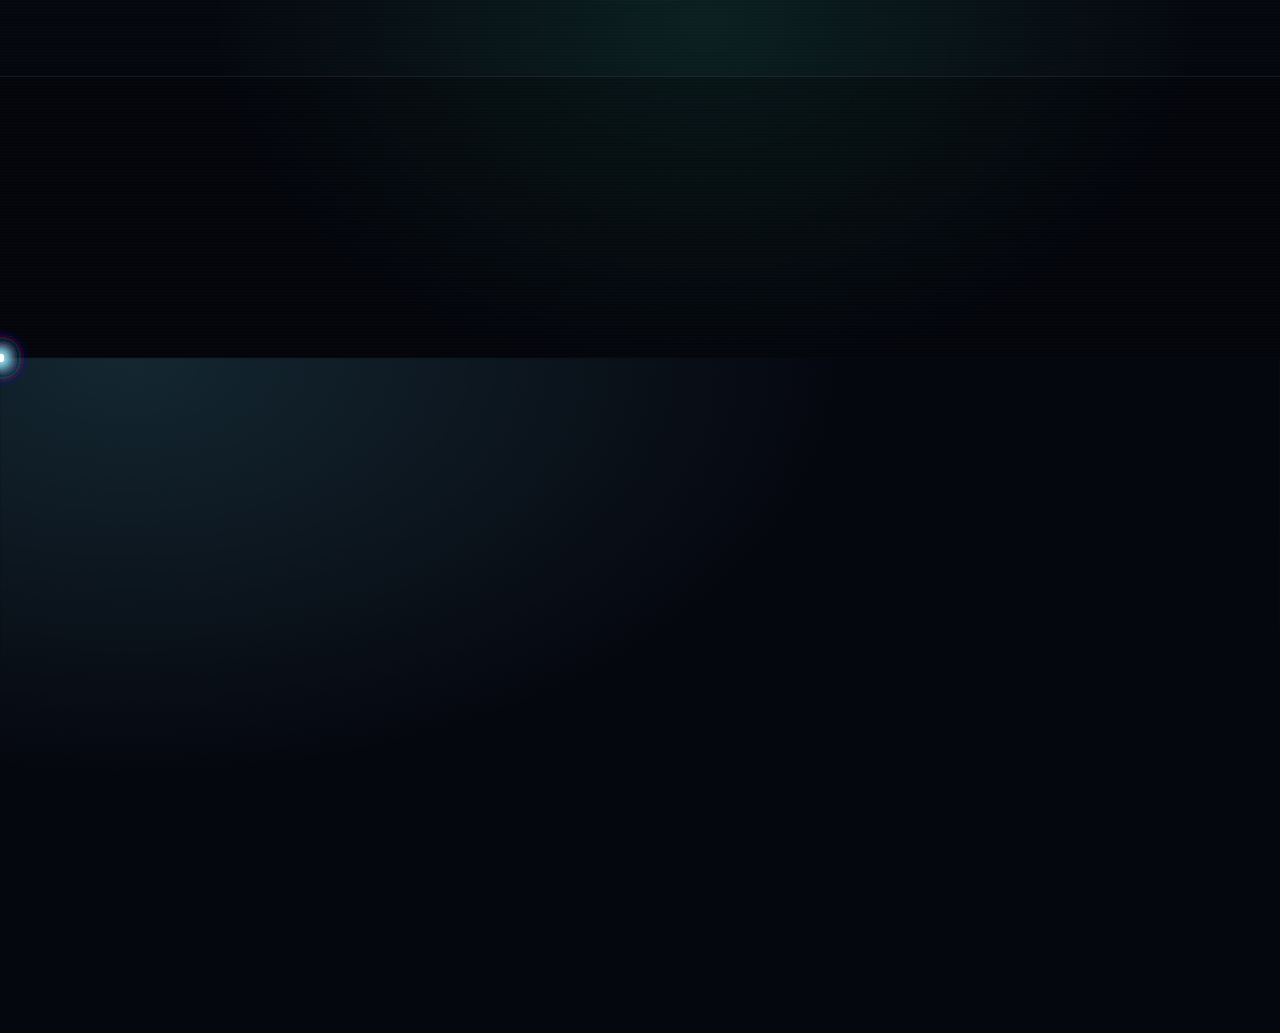
==== commit 26de0348: "Add immersive 3D, parallax, and interactive web animations - Convert portrait/portfolio/ecosystem vi" ====
--- a/index.html
+++ b/index.html
@@ -69,15 +69,28 @@
 
       <section class="section" id="about" aria-labelledby="about-title">
         <div class="container two-col">
-          <div class="media-card">
-            <img
-              src="./assets/img/portrait.jpg"
-              alt="Robot futuristico nell'oscurità, concetto di intelligenza artificiale e tecnologie emergenti"
-              width="1200"
-              height="1500"
-              loading="lazy"
-              decoding="async"
-            />
+          <div class="media-card" style="perspective: 320px;">
+            <div class="flip-inner">
+              <img
+                class="flip-face flip-front"
+                src="./assets/img/portrait.jpg"
+                alt="Robot futuristico nell'oscurità, concetto di intelligenza artificiale e tecnologie emergenti"
+                width="1200"
+                height="1500"
+                loading="lazy"
+                decoding="async"
+              />
+              <img
+                class="flip-face flip-back"
+                src="./assets/img/portrait.jpg"
+                alt=""
+                aria-hidden="true"
+                width="1200"
+                height="1500"
+                loading="lazy"
+                decoding="async"
+              />
+            </div>
           </div>
 
           <div>
@@ -257,8 +270,9 @@
 
             <div class="project-grid">
               <article class="project">
-                <figure class="project-media">
-                  <img
+                <figure class="project-media" style="perspective: 320px;">
+    <div class="flip-inner">
+      <img class="flip-face flip-front"
                     src="./assets/img/dpcars.jpg"
                     alt="Pagani Utopia, supercar di lusso nera: piattaforma automotive dpcars.it"
                     width="1280"
@@ -266,7 +280,16 @@
                     loading="lazy"
                     decoding="async"
                   />
-                </figure>
+      <img class="flip-face flip-back"
+                    src="./assets/img/dpcars.jpg"
+                    alt=""
+                    width="1280"
+                    height="720"
+                    loading="lazy"
+                    decoding="async"
+                  / aria-hidden="true">
+    </div>
+  </figure>
                 <div class="project-meta">
                   <span class="project-kicker">Full stack</span>
                   <a class="project-link" href="https://dpcars.it" target="_blank" rel="noopener noreferrer">Visita Sito</a>
@@ -282,8 +305,9 @@
               </article>
 
               <article class="project">
-                <figure class="project-media">
-                  <img
+                <figure class="project-media" style="perspective: 320px;">
+    <div class="flip-inner">
+      <img class="flip-face flip-front"
                     src="./assets/img/road-runner.jpg"
                     alt="Ducati in primo piano su fondo nero, moto dal look premium per il sito road-runner.it"
                     width="1280"
@@ -291,7 +315,16 @@
                     loading="lazy"
                     decoding="async"
                   />
-                </figure>
+      <img class="flip-face flip-back"
+                    src="./assets/img/road-runner.jpg"
+                    alt=""
+                    width="1280"
+                    height="720"
+                    loading="lazy"
+                    decoding="async"
+                  / aria-hidden="true">
+    </div>
+  </figure>
                 <div class="project-meta">
                   <span class="project-kicker">Full stack</span>
                   <a class="project-link" href="https://road-runner.it" target="_blank" rel="noopener noreferrer">Visita Sito</a>
@@ -307,8 +340,9 @@
               </article>
 
               <article class="project">
-                <figure class="project-media">
-                  <img
+                <figure class="project-media" style="perspective: 320px;">
+    <div class="flip-inner">
+      <img class="flip-face flip-front"
                     src="./assets/projects/liquid-premium-hub.jpg"
                     alt="Immagine demo Liquid Premium Hub"
                     width="1280"
@@ -316,7 +350,16 @@
                     loading="lazy"
                     decoding="async"
                   />
-                </figure>
+      <img class="flip-face flip-back"
+                    src="./assets/projects/liquid-premium-hub.jpg"
+                    alt=""
+                    width="1280"
+                    height="720"
+                    loading="lazy"
+                    decoding="async"
+                  / aria-hidden="true">
+    </div>
+  </figure>
                 <div class="project-meta">
                   <span class="project-kicker">Full stack demo</span>
                   <a class="project-link" href="https://demomisterdrink.netlify.app/" target="_blank" rel="noopener noreferrer">Vedi Demo</a>
@@ -333,8 +376,9 @@
               </article>
 
               <article class="project">
-                <figure class="project-media">
-                  <img
+                <figure class="project-media" style="perspective: 320px;">
+    <div class="flip-inner">
+      <img class="flip-face flip-front"
                     src="./assets/projects/farcomarredi.jpg"
                     alt="Arredi su misura per barber shop, uffici e negozi: anteprima del sito Farcom Design"
                     width="1280"
@@ -342,7 +386,16 @@
                     loading="lazy"
                     decoding="async"
                   />
-                </figure>
+      <img class="flip-face flip-back"
+                    src="./assets/projects/farcomarredi.jpg"
+                    alt=""
+                    width="1280"
+                    height="720"
+                    loading="lazy"
+                    decoding="async"
+                  / aria-hidden="true">
+    </div>
+  </figure>
                 <div class="project-meta">
                   <span class="project-kicker">Full stack</span>
                   <a class="project-link" href="https://www.farcomarredi.it" target="_blank" rel="noopener noreferrer">Visita Sito</a>
@@ -382,8 +435,9 @@
 
             <div class="project-grid">
               <article class="project">
-                <figure class="project-media">
-                  <img
+                <figure class="project-media" style="perspective: 320px;">
+    <div class="flip-inner">
+      <img class="flip-face flip-front"
                     src="./assets/projects/new-drink-store.jpg"
                     alt="Anteprima del sito New Drink Store"
                     width="1280"
@@ -391,7 +445,16 @@
                     loading="lazy"
                     decoding="async"
                   />
-                </figure>
+      <img class="flip-face flip-back"
+                    src="./assets/projects/new-drink-store.jpg"
+                    alt=""
+                    width="1280"
+                    height="720"
+                    loading="lazy"
+                    decoding="async"
+                  / aria-hidden="true">
+    </div>
+  </figure>
                 <div class="project-meta">
                   <span class="project-kicker">Sito vetrina</span>
                   <a class="project-link" href="https://newdrinkstore.netlify.app/" target="_blank" rel="noopener noreferrer">Visita Sito</a>
@@ -407,8 +470,9 @@
               </article>
 
               <article class="project">
-                <figure class="project-media">
-                  <img
+                <figure class="project-media" style="perspective: 320px;">
+    <div class="flip-inner">
+      <img class="flip-face flip-front"
                     src="./assets/projects/pizzeria-la-romana.jpg"
                     alt="Anteprima del sito Pizzeria La Romana"
                     width="1280"
@@ -416,7 +480,16 @@
                     loading="lazy"
                     decoding="async"
                   />
-                </figure>
+      <img class="flip-face flip-back"
+                    src="./assets/projects/pizzeria-la-romana.jpg"
+                    alt=""
+                    width="1280"
+                    height="720"
+                    loading="lazy"
+                    decoding="async"
+                  / aria-hidden="true">
+    </div>
+  </figure>
                 <div class="project-meta">
                   <span class="project-kicker">Sito vetrina</span>
                   <a class="project-link" href="https://pizzerialaromana.netlify.app/" target="_blank" rel="noopener noreferrer">Visita Sito</a>
@@ -432,8 +505,9 @@
               </article>
 
               <article class="project">
-                <figure class="project-media focus-bottom">
-                  <img
+                <figure class="project-media focus-bottom" style="perspective: 320px;">
+    <div class="flip-inner">
+      <img class="flip-face flip-front"
                     src="./assets/projects/a-pescheria.jpg"
                     alt="Anteprima del sito A Pescheria del Mare"
                     width="1280"
@@ -441,7 +515,16 @@
                     loading="lazy"
                     decoding="async"
                   />
-                </figure>
+      <img class="flip-face flip-back"
+                    src="./assets/projects/a-pescheria.jpg"
+                    alt=""
+                    width="1280"
+                    height="720"
+                    loading="lazy"
+                    decoding="async"
+                  / aria-hidden="true">
+    </div>
+  </figure>
                 <div class="project-meta">
                   <span class="project-kicker">Sito vetrina</span>
                   <a class="project-link" href="https://addofiglemichele.netlify.app/" target="_blank" rel="noopener noreferrer">Visita Sito</a>
@@ -549,8 +632,9 @@
               </div>
             </div>
 
-            <figure class="eco-visual">
-              <img
+            <figure class="eco-visual" style="perspective: 600px;">
+  <div class="flip-inner">
+    <img class="flip-face flip-front"
                 src="./assets/img/ecosystem-visual.svg"
                 alt="Ecosistema digitale: il sito al centro collegato a social, SEO, automazioni e contatti"
                 width="640"
@@ -558,7 +642,16 @@
                 loading="lazy"
                 decoding="async"
               />
-            </figure>
+    <img class="flip-face flip-back"
+                src="./assets/img/ecosystem-visual.svg"
+                alt=""
+                width="640"
+                height="520"
+                loading="lazy"
+                decoding="async"
+              / aria-hidden="true">
+  </div>
+</figure>
           </div>
         </div>
       </section>
--- a/styles.css
+++ b/styles.css
@@ -487,15 +487,35 @@
   overflow: hidden;
   border: 1px solid rgba(255, 255, 255, 0.14);
   background: rgba(255, 255, 255, 0.03);
-  box-shadow: 0 22px 70px var(--shadow);
-}
+  box-shadow: 0 60px 120px rgba(0, 0, 0, 0.85), 0 0 60px rgba(110, 231, 255, 0.25);
+  aspect-ratio: 4 / 5;
+  transform-style: preserve-3d;
+}
+
 
 .media-card::after {
-  content: "";
+  content: none;
+}
+
+.flip-inner {
+  position: relative;
+  width: 100%;
+  height: 100%;
+  transform-style: preserve-3d;
+}
+
+.flip-face {
   position: absolute;
   inset: 0;
-  background: linear-gradient(180deg, transparent 55%, rgba(110, 231, 255, 0.12));
-  pointer-events: none;
+  width: 100%;
+  height: 100%;
+  object-fit: cover;
+  backface-visibility: hidden;
+  box-shadow: 0 60px 120px rgba(0, 0, 0, 0.85), 0 0 60px rgba(110, 231, 255, 0.25);
+}
+
+.flip-back {
+  transform: rotateY(180deg);
 }
 
 .feature-grid {
@@ -792,9 +812,13 @@
   opacity: 1;
 }
 
-.project-media img {
+.project-media .flip-inner {
   width: 100%;
   aspect-ratio: 16 / 9;
+  transform-style: preserve-3d;
+}
+
+.project-media .flip-face {
   object-fit: cover;
   will-change: transform;
 }
@@ -803,12 +827,12 @@
   transform: scale(1.05);
 }
 
-.project-media.contain img {
+.project-media.contain .flip-face {
   object-fit: contain;
   padding: 18px;
 }
 
-.project-media.focus-bottom img {
+.project-media.focus-bottom .flip-face {
   object-position: 50% 80%;
 }
 
@@ -953,15 +977,22 @@
 .eco-visual {
   margin: 0;
   border-radius: var(--radius);
-  overflow: hidden;
+  overflow: visible;
   border: 1px solid rgba(255, 255, 255, 0.12);
   background: rgba(255, 255, 255, 0.03);
   box-shadow: 0 22px 70px rgba(0, 0, 0, 0.4);
-}
-
-.eco-visual img {
+  transform-style: preserve-3d;
+}
+
+.eco-visual .flip-inner {
   width: 100%;
-  height: auto;
+  aspect-ratio: 640 / 520;
+  transform-style: preserve-3d;
+}
+
+.eco-visual .flip-face {
+  object-fit: cover;
+  will-change: transform;
 }
 
 /* ---- Partners ---- */
@@ -1384,4 +1415,255 @@
   .top-nav {
     display: none;
   }
-}+}
+
+@media (max-width: 600px) {
+  .feature-grid {
+    grid-template-columns: 1fr;
+  }
+
+  .feature-text {
+    min-width: 0;
+  }
+}
+/* ---- High-tech global effects ---- */
+body::before {
+  content: "";
+  position: fixed;
+  inset: 0;
+  pointer-events: none;
+  z-index: 999;
+  background: repeating-linear-gradient(
+    0deg,
+    rgba(255, 255, 255, 0.03) 0,
+    rgba(255, 255, 255, 0.03) 1px,
+    transparent 1px,
+    transparent 3px
+  );
+  mix-blend-mode: overlay;
+  animation: scan-move 6s linear infinite;
+  opacity: 0.35;
+}
+
+@keyframes scan-move {
+  0% { transform: translateY(0); }
+  100% { transform: translateY(12px); }
+}
+
+@keyframes neon-pulse {
+  0%, 100% { box-shadow: 0 0 10px rgba(110, 231, 255, 0.45), 0 0 30px rgba(110, 231, 255, 0.12); }
+  50% { box-shadow: 0 0 22px rgba(110, 231, 255, 0.85), 0 0 60px rgba(167, 139, 250, 0.35); }
+}
+
+.btn.primary {
+  animation: neon-pulse 2.6s ease-in-out infinite;
+}
+
+.card, .feature, .project, .contact-card {
+  transition: transform 240ms ease, box-shadow 240ms ease, border-color 240ms ease;
+}
+
+.card:hover, .feature:hover, .project:hover, .contact-card:hover {
+  transform: translateY(-6px);
+  box-shadow: 0 18px 50px rgba(110, 231, 255, 0.18);
+  border-color: rgba(110, 231, 255, 0.35);
+}
+
+@keyframes glitch {
+  0%, 92%, 100% { transform: translate(0); opacity: 1; }
+  93% { transform: translate(-3px, 1px); opacity: 0.85; clip-path: inset(0 0 40% 0); }
+  95% { transform: translate(3px, -1px); opacity: 0.9; clip-path: inset(60% 0 0 0); }
+  97% { transform: translate(-2px, 2px); opacity: 0.8; clip-path: inset(30% 0 30% 0); }
+}
+
+.hero-title {
+  position: relative;
+  display: inline-block;
+  animation: glitch 5s ease-in-out infinite;
+}
+
+
+.brand-mark {
+  animation: neon-pulse 2.2s ease-in-out infinite;
+}
+
+/* ---- Extra wow effects ---- */
+.hero::after {
+  content: "";
+  position: absolute;
+  inset: 0;
+  pointer-events: none;
+  z-index: 0;
+  background:
+    linear-gradient(90deg, rgba(110, 231, 255, 0.08) 1px, transparent 1px),
+    linear-gradient(180deg, rgba(167, 139, 250, 0.07) 1px, transparent 1px);
+  background-size: 60px 60px;
+  mask-image: radial-gradient(ellipse at center, black 30%, transparent 75%);
+  animation: grid-drift 18s linear infinite;
+  opacity: 0.45;
+}
+
+@keyframes grid-drift {
+  0% { background-position: 0 0; }
+  100% { background-position: 60px 60px; }
+}
+
+.hero-title {
+  text-shadow:
+    0 0 10px rgba(110, 231, 255, 0.7),
+    0 0 28px rgba(167, 139, 250, 0.5),
+    0 0 60px rgba(110, 231, 255, 0.25);
+  animation: glitch 5s ease-in-out infinite, hueShift 12s linear infinite;
+}
+
+@keyframes hueShift {
+  0% { filter: hue-rotate(0deg) saturate(1.1); }
+  100% { filter: hue-rotate(360deg) saturate(1.1); }
+}
+
+
+.h2 {
+  position: relative;
+  display: inline-block;
+}
+
+.h2::after {
+  content: "";
+  position: absolute;
+  left: 0;
+  bottom: -6px;
+  width: 0;
+  height: 2px;
+  background: linear-gradient(90deg, var(--primary), var(--primary2));
+  box-shadow: 0 0 10px rgba(110, 231, 255, 0.7);
+  animation: underline-grow 2.8s ease-in-out infinite;
+}
+
+@keyframes underline-grow {
+  0%, 100% { width: 0; opacity: 0.4; }
+  50% { width: 100%; opacity: 1; }
+}
+
+.skill-chip, .chip {
+  animation: chip-float 3.6s ease-in-out infinite;
+}
+
+@keyframes chip-float {
+  0%, 100% { transform: translateY(0); }
+  50% { transform: translateY(-4px); }
+}
+
+.card:hover, .project:hover {
+  animation: pulse-border 1.2s ease-in-out infinite;
+}
+
+@keyframes pulse-border {
+  0%, 100% { border-color: rgba(110, 231, 255, 0.35); }
+  50% { border-color: rgba(167, 139, 250, 0.6); }
+}
+
+/* ---- Wow: custom cursor ---- */
+@media (pointer: fine) {
+  body { cursor: auto; }
+  a, button, .btn, .project, .feature, .card, .chip { cursor: pointer; }
+  .cursor-dot, .cursor-ring {
+    position: fixed;
+    top: 0; left: 0;
+    pointer-events: none;
+    z-index: 9999;
+    will-change: transform;
+    mix-blend-mode: screen;
+  }
+  .cursor-dot {
+    width: 12px; height: 12px;
+    border-radius: 50%;
+    background: #6ee7ff;
+    box-shadow: 0 0 14px #6ee7ff, 0 0 28px #a78bfa;
+    opacity: 0.95;
+  }
+  .cursor-ring {
+    width: 46px; height: 46px;
+    margin-left: -19px; margin-top: -19px;
+    border: 2px solid rgba(110, 231, 255, 0.9);
+    border-radius: 50%;
+    box-shadow: 0 0 20px rgba(110, 231, 255, 0.55), inset 0 0 12px rgba(167, 139, 250, 0.25);
+    transition: width 200ms ease, height 200ms ease, margin 200ms ease, border-color 200ms ease;
+    mix-blend-mode: normal;
+  }
+  .cursor-ring.is-hover {
+    width: 70px; height: 70px;
+    margin-left: -31px; margin-top: -31px;
+    border-color: rgba(167, 139, 250, 0.8);
+  }
+}
+
+/* ---- Immersive pointer-reactive background ---- */
+.immersive-layer {
+  position: fixed;
+  inset: -10%;
+  pointer-events: none;
+  z-index: -1;
+  background:
+    radial-gradient(500px 500px at 30% 40%, rgba(110, 231, 255, 0.16), transparent 65%),
+    radial-gradient(600px 600px at 75% 60%, rgba(167, 139, 250, 0.14), transparent 60%);
+  filter: blur(10px);
+  will-change: transform;
+  transition: opacity 300ms ease;
+}
+
+/* ---- Wow: sweeping scan beam ---- */
+.scan-beam {
+  position: fixed;
+  left: 0; right: 0;
+  height: 2px;
+  top: 0;
+  pointer-events: none;
+  z-index: 998;
+  background: linear-gradient(90deg, transparent, rgba(110, 231, 255, 0.95), rgba(167, 139, 250, 0.8), transparent);
+  box-shadow: 0 0 18px rgba(110, 231, 255, 0.55), 0 0 40px rgba(167, 139, 250, 0.35);
+  animation: scan-sweep 7s ease-in-out infinite;
+  opacity: 0.6;
+}
+
+@keyframes scan-sweep {
+  0% { transform: translateY(-10vh); }
+  50% { transform: translateY(110vh); }
+  100% { transform: translateY(110vh); }
+}
+
+/* ---- Wow: cursor trail ---- */
+.trail-dot {
+  position: fixed;
+  width: 8px; height: 8px;
+  margin-left: -4px; margin-top: -4px;
+  border-radius: 50%;
+  pointer-events: none;
+  z-index: 9998;
+  mix-blend-mode: screen;
+  box-shadow: 0 0 14px rgba(110, 231, 255, 0.8), 0 0 28px rgba(167, 139, 250, 0.45);
+  transition: opacity 400ms ease;
+}
+
+/* ---- Wow: shimmering gradient titles ---- */
+.h2 {
+  background: linear-gradient(90deg, rgba(255,255,255,0.95), var(--primary), var(--primary2), rgba(255,255,255,0.95));
+  background-size: 250% 100%;
+  -webkit-background-clip: text;
+  background-clip: text;
+  color: transparent;
+  animation: text-shimmer 5s linear infinite;
+}
+
+@keyframes text-shimmer {
+  0% { background-position: 0% 50%; }
+  100% { background-position: 250% 50%; }
+}
+
+/* ---- Global 3D stage ---- */
+html {
+  perspective: 1400px;
+}
+
+body {
+  transform-style: preserve-3d;
+}
